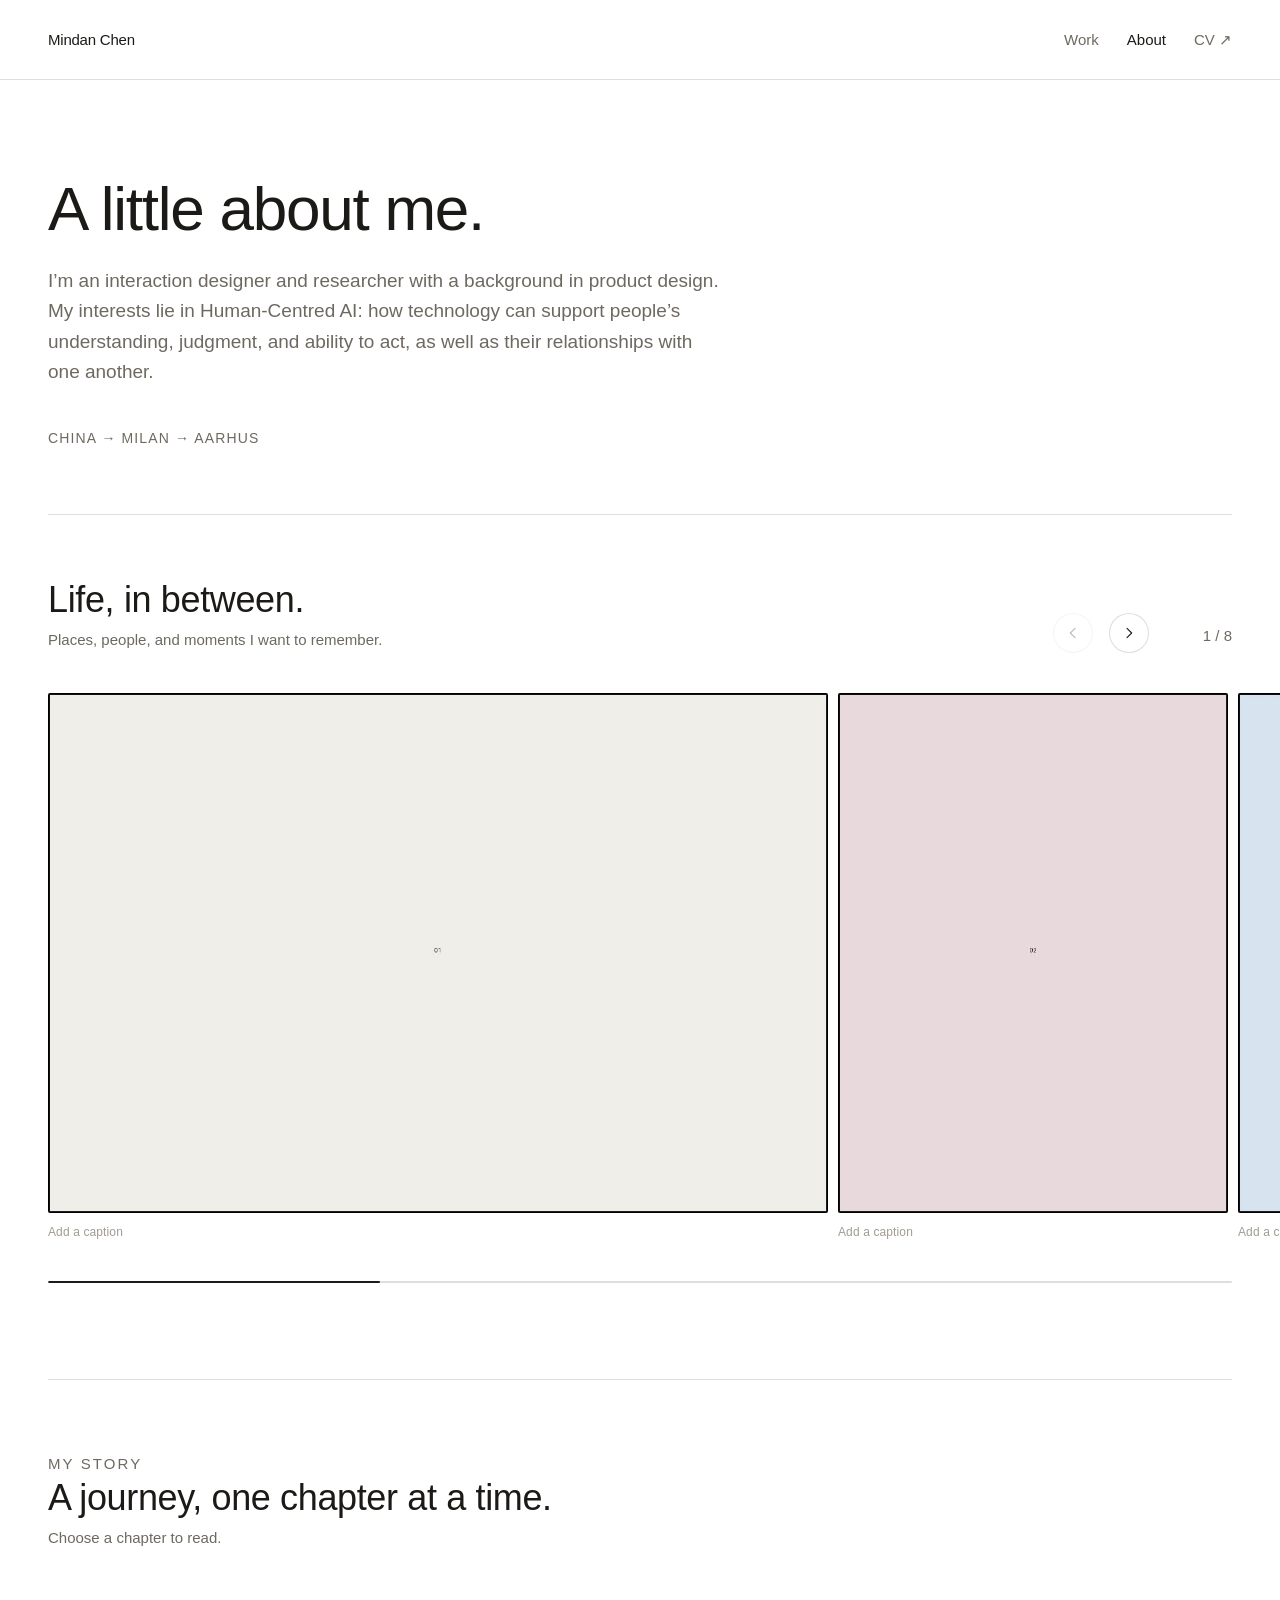
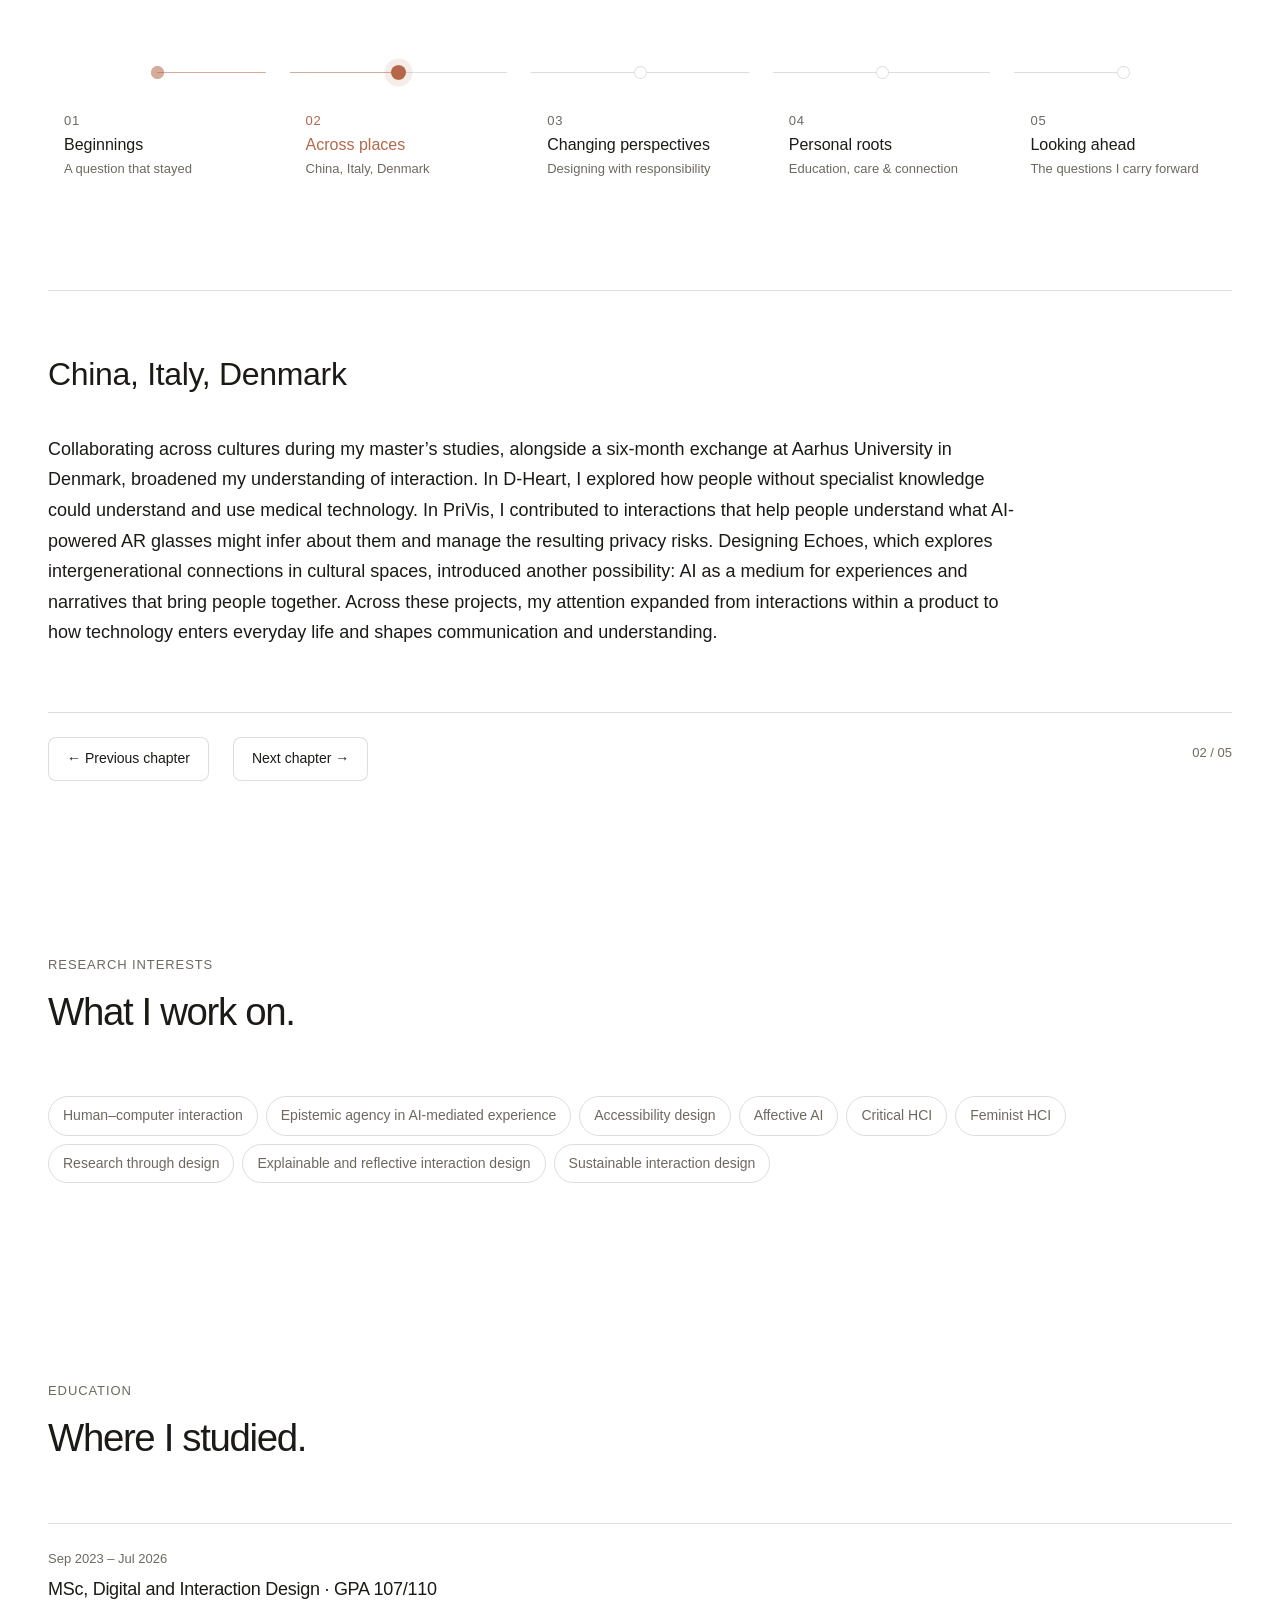
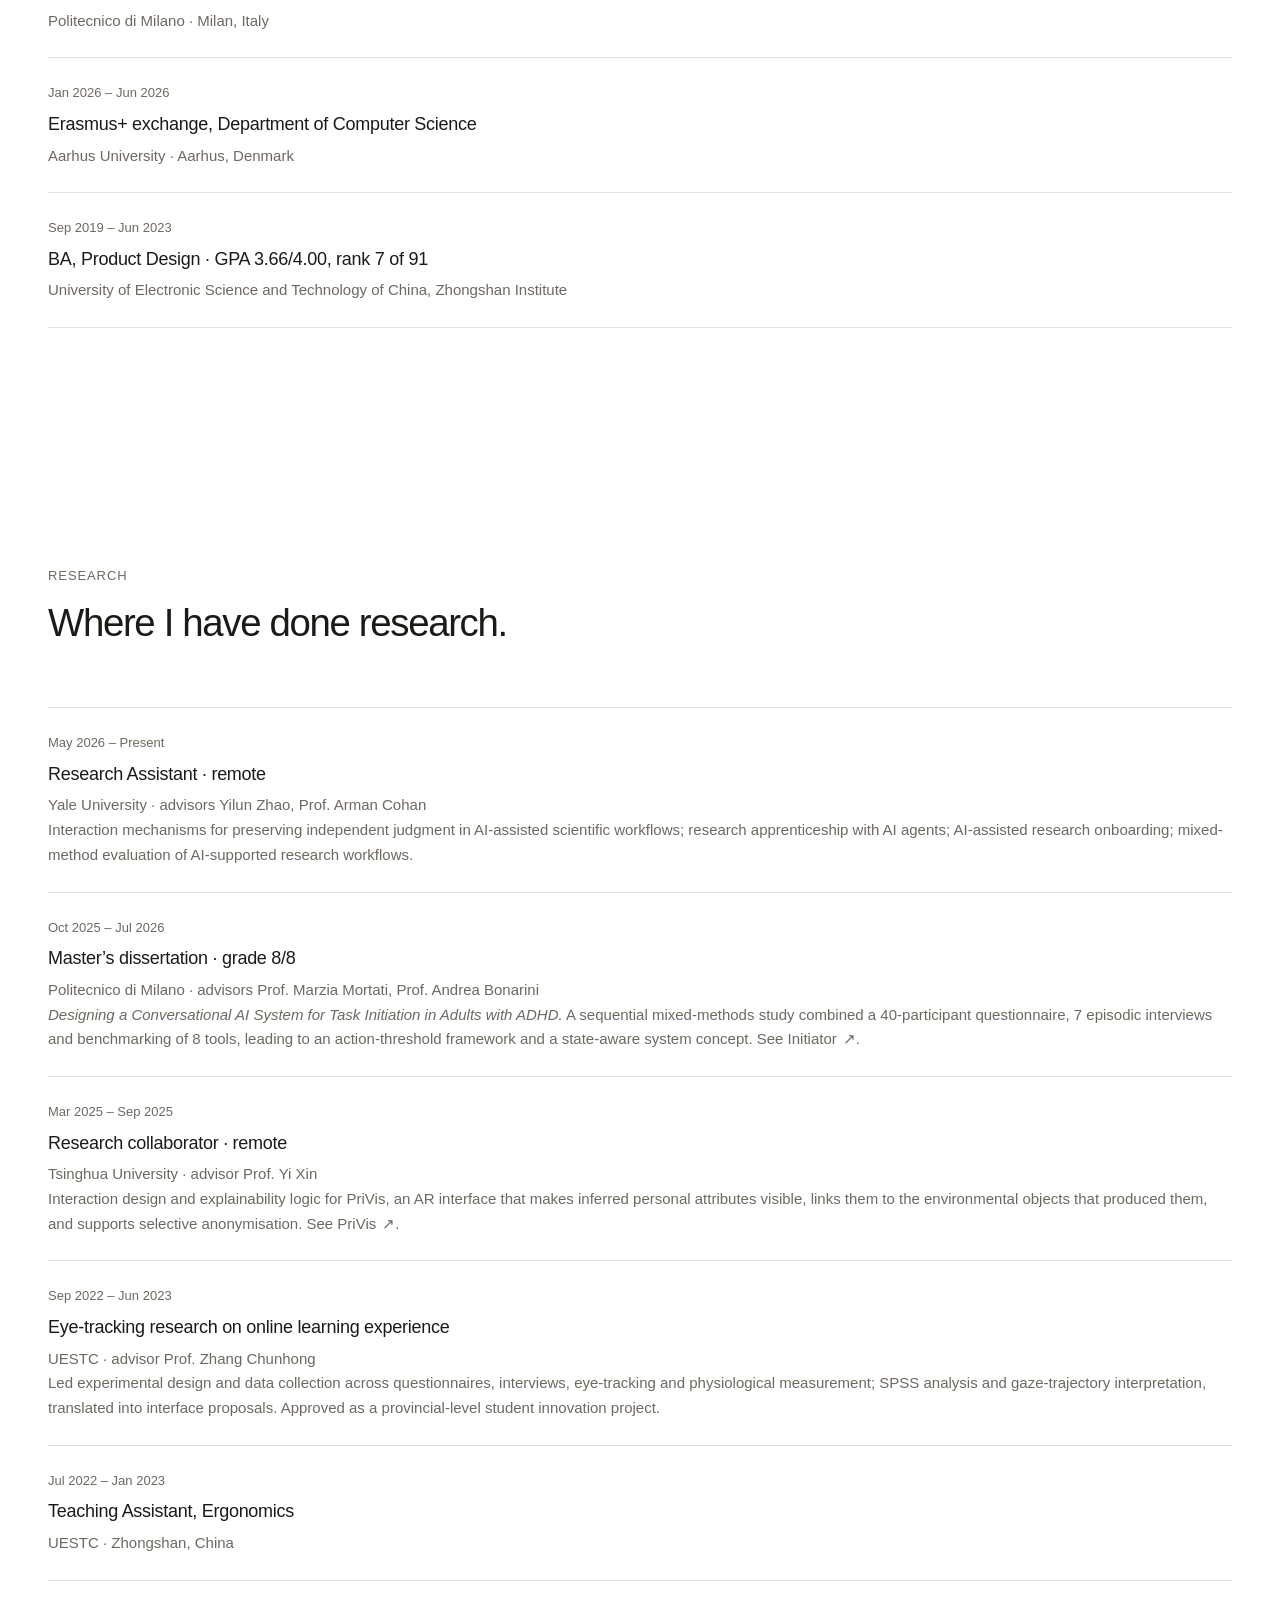
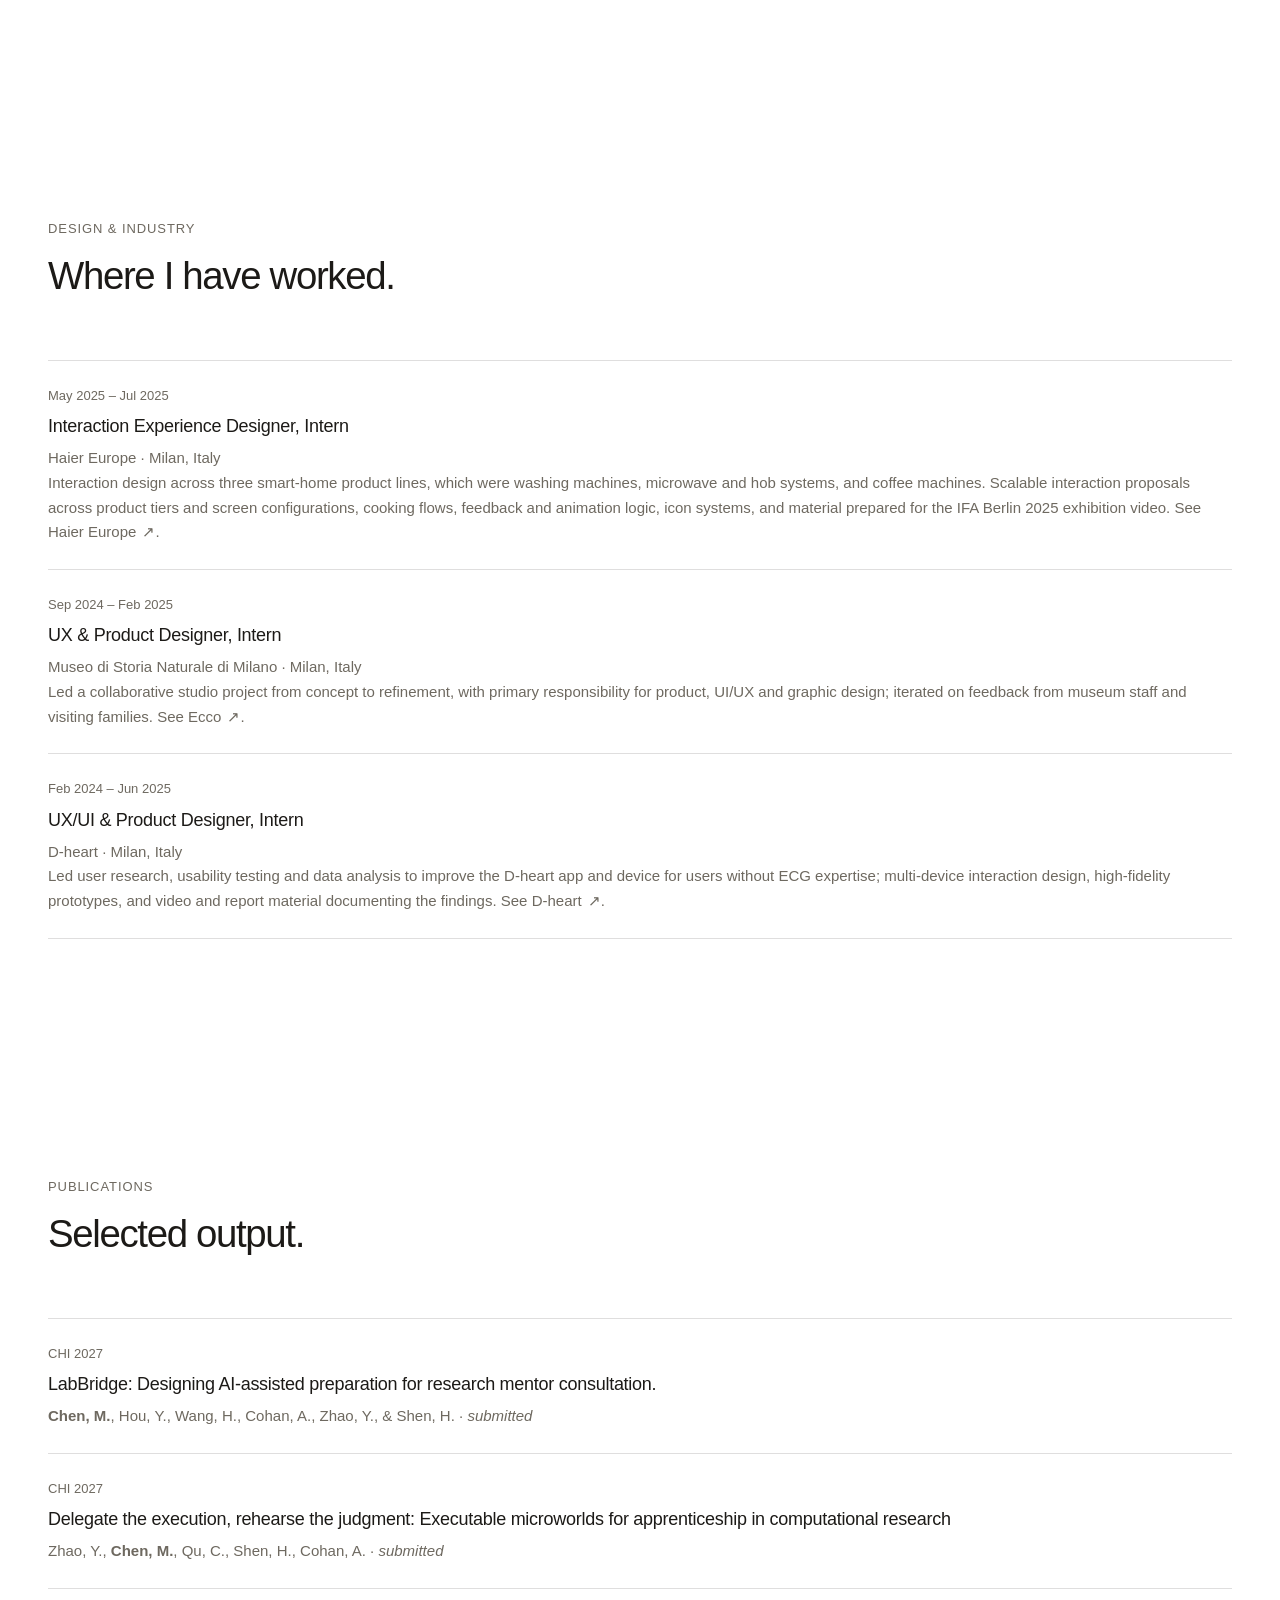
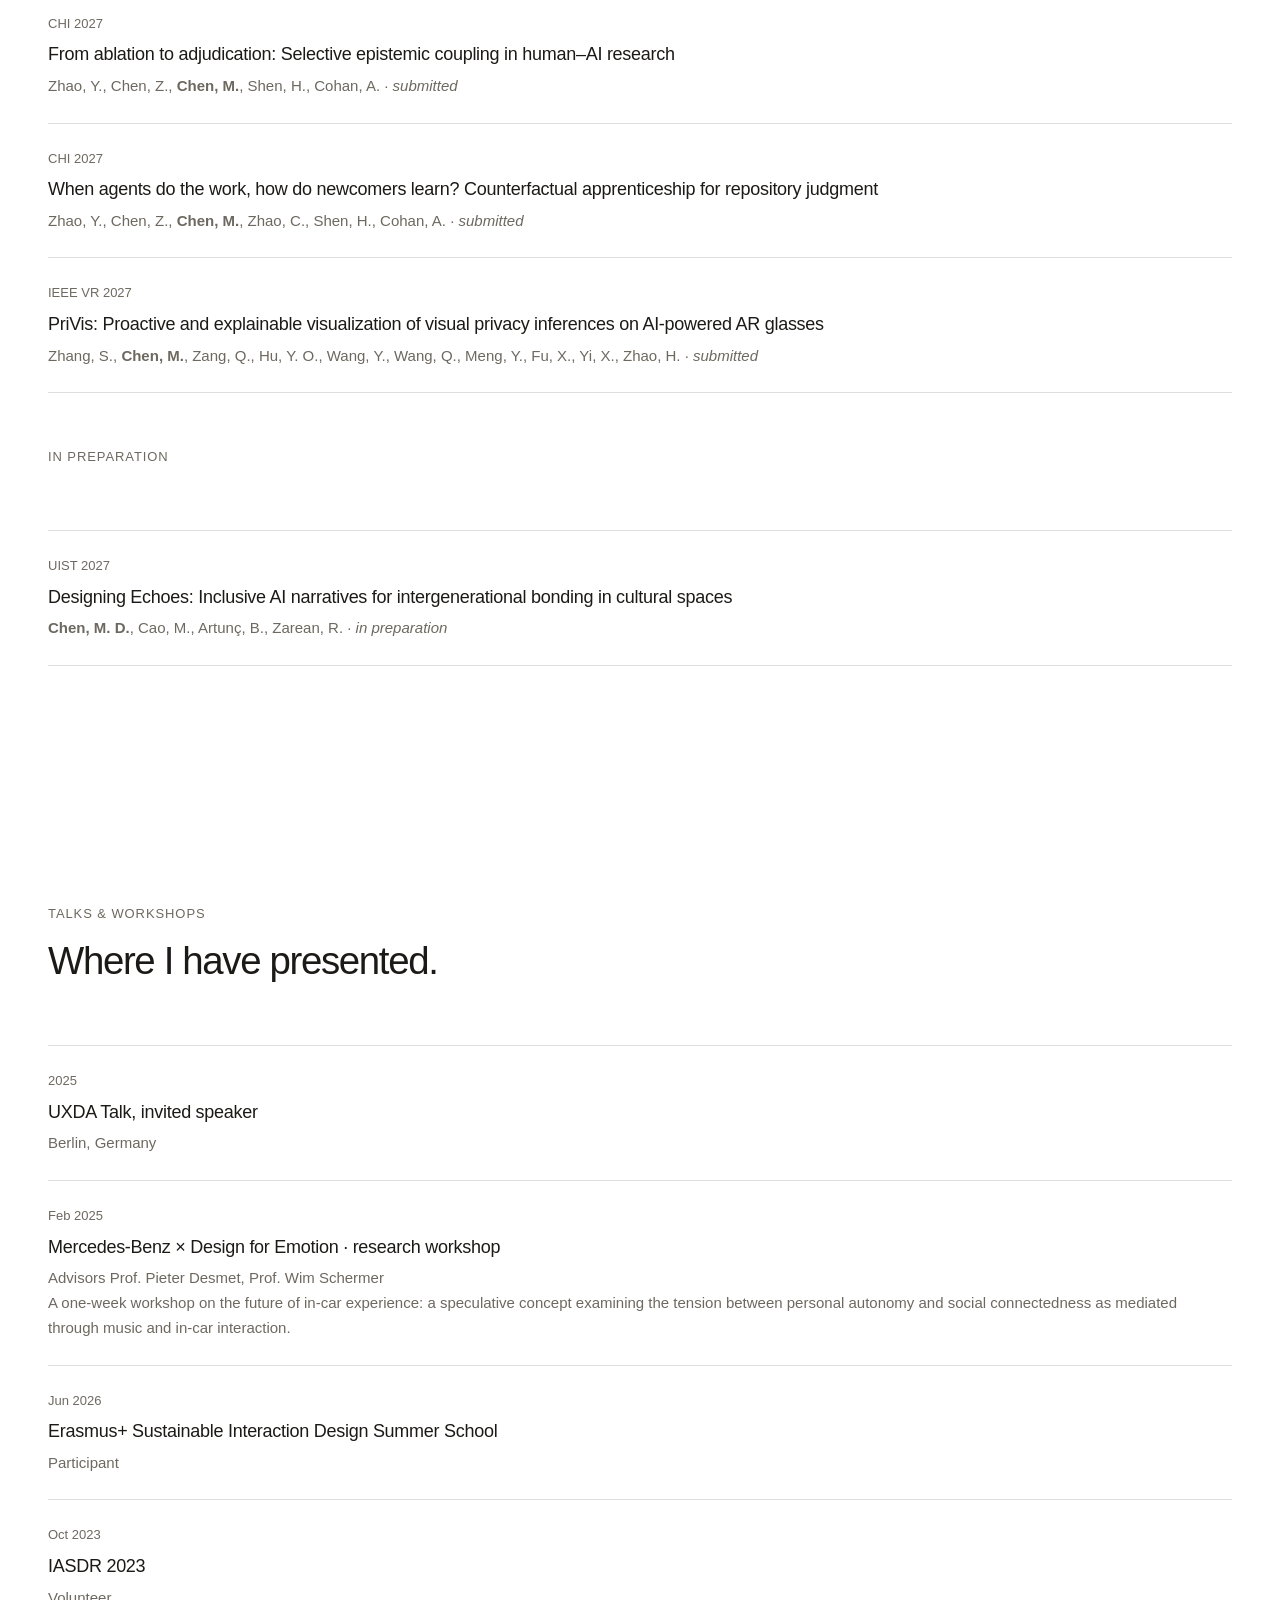
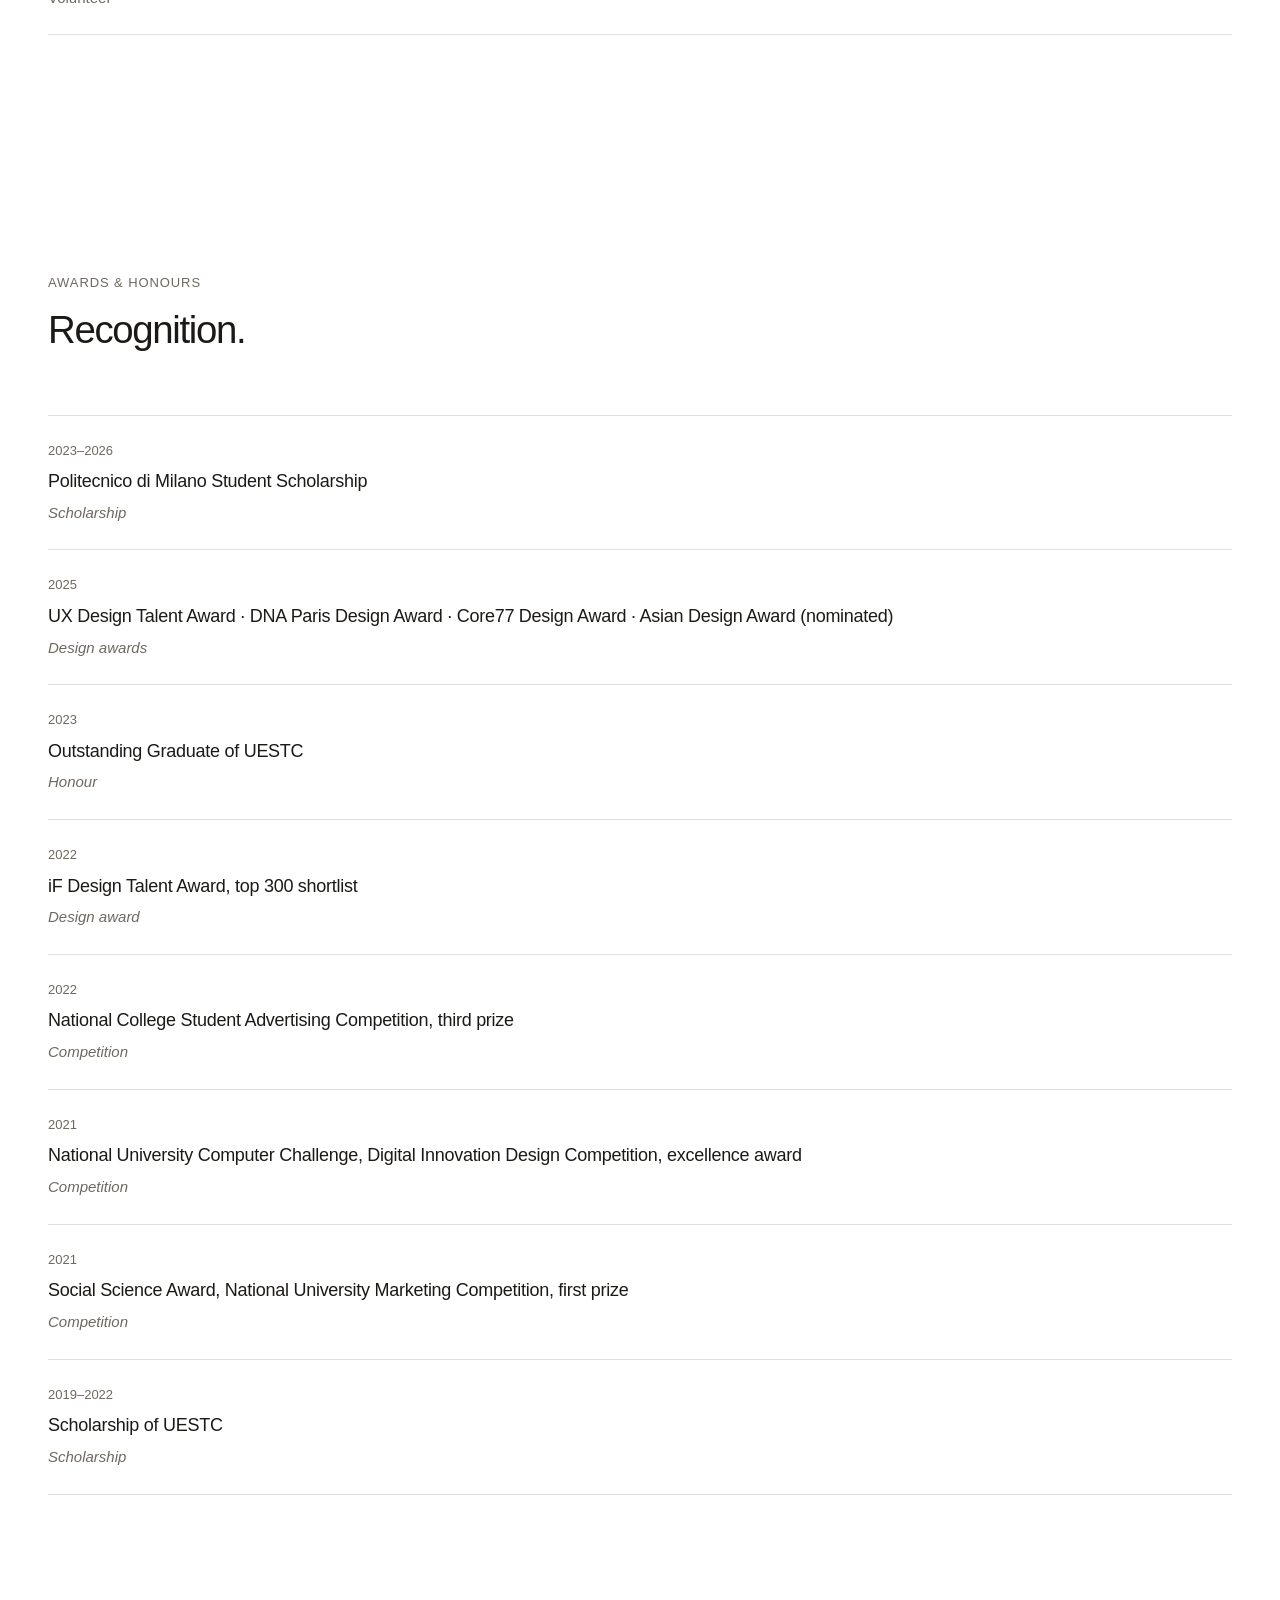
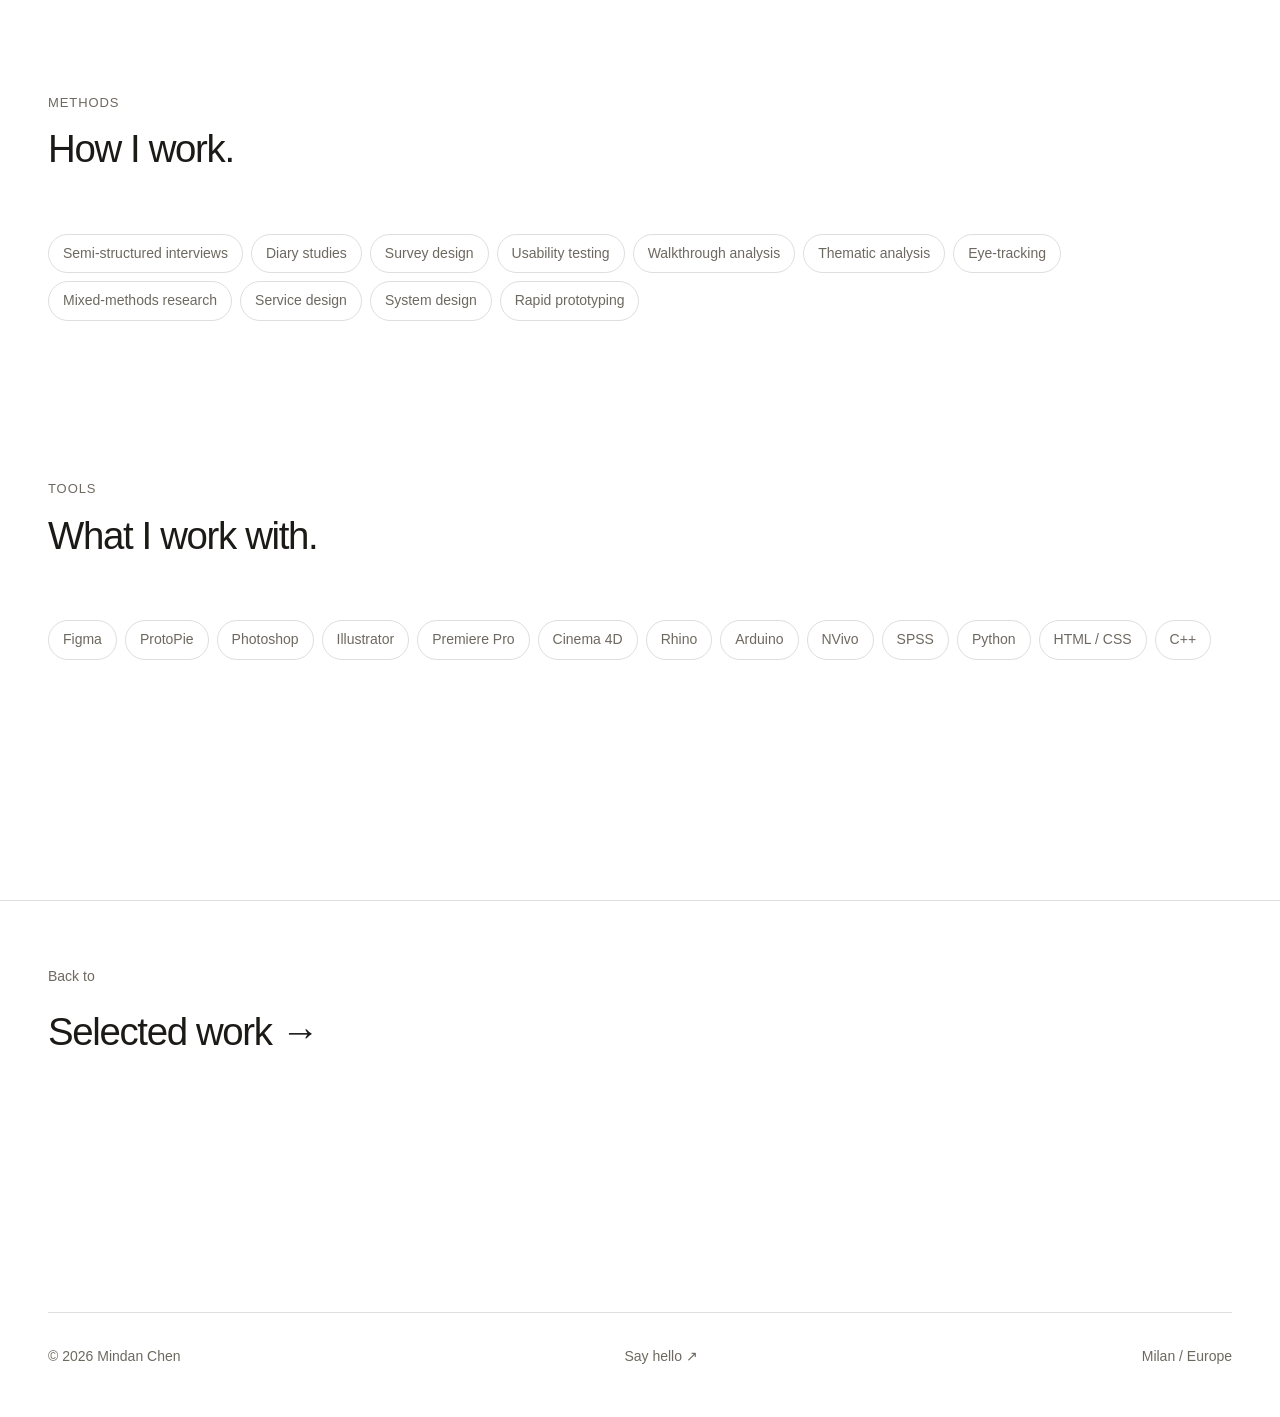
==== about.html @ dd97cf5a "Put the About background sections back Removing them was my reading of "do not duplicate my entire C" ====
<!DOCTYPE html>
<html lang="en">

<head>

  <meta charset="UTF-8">
  <meta name="viewport" content="width=device-width, initial-scale=1.0">

  <!-- Set before first paint: scoping the reveal styles to .js means
       nothing is ever hidden if this script does not run. -->
  <script>document.documentElement.className += " js";</script>

  <title>About &middot; Mindan Chen</title>
  <meta name="description" content="Mindan Chen is an interaction designer and HCAI (human-centred AI) researcher working on how technology supports people's understanding, judgment and ability to act.">

  <link rel="stylesheet" href="css/global.css">
  <link rel="stylesheet" href="css/project.css">
  <link rel="stylesheet" href="css/about.css">

</head>

<body>

<a class="skip-link" href="#main">Skip to content</a>

<header class="site-header">

  <nav class="site-nav">

    <a class="site-logo" href="index.html">Mindan Chen</a>

    <div class="nav-links">
      <a data-nav="work"  href="index.html#work">Work</a>
      <a data-nav="about" href="about.html">About</a>
      <!-- The href is written by js/about.js from the CV_URL value at the top
           of that file. With no URL set this stays plain text rather than a
           link that goes nowhere. -->
      <a data-cv-link aria-disabled="true">CV &#8599;</a>
    </div>

  </nav>

</header>


<main id="main">


<!-- ============ INTRO ============ -->

<section class="ab-intro page">

  <h1 data-reveal>A little about me.</h1>

  <p data-reveal data-delay="1">I&rsquo;m an interaction designer and researcher with a background in product design. My interests lie in Human-Centred AI: how technology can support people&rsquo;s understanding, judgment, and ability to act, as well as their relationships with one another.</p>

  <p class="ab-route" data-reveal data-delay="2">China &rarr; Milan &rarr; Aarhus</p>

</section>


<!-- ============ LIFE GALLERY ============ -->

<section class="ab-gallery page">

  <div class="ab-head" data-reveal>
    <div>
      <h2>Life, in between.</h2>
      <p>Places, people, and moments I want to remember.</p>
    </div>

    <div class="lg-controls">
      <button class="lg-arrow" type="button" data-gallery-prev aria-label="Scroll gallery left">
        <svg viewBox="0 0 24 24" fill="none" stroke="currentColor" stroke-width="1.6" aria-hidden="true">
          <path d="M15 5l-7 7 7 7" stroke-linecap="round" stroke-linejoin="round"/>
        </svg>
      </button>
      <button class="lg-arrow" type="button" data-gallery-next aria-label="Scroll gallery right">
        <svg viewBox="0 0 24 24" fill="none" stroke="currentColor" stroke-width="1.6" aria-hidden="true">
          <path d="M9 5l7 7-7 7" stroke-linecap="round" stroke-linejoin="round"/>
        </svg>
      </button>
      <p class="lg-counter" data-gallery-counter aria-live="polite">1 / 8</p>
    </div>
  </div>

  <!-- Figures are built by js/about.js from the GALLERY array in that file. -->
  <div class="lg-track" data-gallery-track role="region" aria-label="Life gallery, scrolls horizontally" tabindex="0"></div>

  <div class="lg-bar" data-gallery-bar aria-hidden="true"></div>

</section>


<!-- ============ STORY ============ -->

<section class="ab-story page">

  <div class="ab-head" data-reveal>
    <div>
      <p class="ab-eyebrow">My story</p>
      <h2>A journey, one chapter at a time.</h2>
      <p>Choose a chapter to read.</p>
    </div>
  </div>

  <div class="st-rail" data-story-rail role="tablist" aria-label="Story chapters">

    <button class="st-tab" type="button" data-story-tab role="tab"
            id="st-tab-1" aria-controls="st-panel-1" aria-selected="false" tabindex="-1">
      <span class="st-tab-num">01</span>
      <span class="st-tab-title">Beginnings</span>
      <span class="st-tab-sub">A question that stayed</span>
    </button>

    <button class="st-tab" type="button" data-story-tab role="tab"
            id="st-tab-2" aria-controls="st-panel-2" aria-selected="true" tabindex="0">
      <span class="st-tab-num">02</span>
      <span class="st-tab-title">Across places</span>
      <span class="st-tab-sub">China, Italy, Denmark</span>
    </button>

    <button class="st-tab" type="button" data-story-tab role="tab"
            id="st-tab-3" aria-controls="st-panel-3" aria-selected="false" tabindex="-1">
      <span class="st-tab-num">03</span>
      <span class="st-tab-title">Changing perspectives</span>
      <span class="st-tab-sub">Designing with responsibility</span>
    </button>

    <button class="st-tab" type="button" data-story-tab role="tab"
            id="st-tab-4" aria-controls="st-panel-4" aria-selected="false" tabindex="-1">
      <span class="st-tab-num">04</span>
      <span class="st-tab-title">Personal roots</span>
      <span class="st-tab-sub">Education, care &amp; connection</span>
    </button>

    <button class="st-tab" type="button" data-story-tab role="tab"
            id="st-tab-5" aria-controls="st-panel-5" aria-selected="false" tabindex="-1">
      <span class="st-tab-num">05</span>
      <span class="st-tab-title">Looking ahead</span>
      <span class="st-tab-sub">The questions I carry forward</span>
    </button>

  </div>

  <div class="st-panels">

    <div class="st-panel" data-story-panel role="tabpanel"
         id="st-panel-1" aria-labelledby="st-tab-1" tabindex="0" hidden>
      <h3>A question that stayed with me</h3>
      <p>My path into interaction design began while I was teaching art part-time during my undergraduate studies. Working with an autistic child made me wonder how my design skills could respond to the support he needed in everyday life. That question led me from product design towards digital and interaction design, and eventually to further study at Politecnico di Milano.</p>
    </div>

    <div class="st-panel" data-story-panel role="tabpanel"
         id="st-panel-2" aria-labelledby="st-tab-2" tabindex="0">
      <h3>China, Italy, Denmark</h3>
      <p>Collaborating across cultures during my master&rsquo;s studies, alongside a six-month exchange at Aarhus University in Denmark, broadened my understanding of interaction. In D-Heart, I explored how people without specialist knowledge could understand and use medical technology. In PriVis, I contributed to interactions that help people understand what AI-powered AR glasses might infer about them and manage the resulting privacy risks. Designing Echoes, which explores intergenerational connections in cultural spaces, introduced another possibility: AI as a medium for experiences and narratives that bring people together. Across these projects, my attention expanded from interactions within a product to how technology enters everyday life and shapes communication and understanding.</p>
    </div>

    <div class="st-panel" data-story-panel role="tabpanel"
         id="st-panel-3" aria-labelledby="st-tab-3" tabindex="0" hidden>
      <h3>Designing with responsibility</h3>
      <p>The pace of technological change has sometimes unsettled me. Just as I became comfortable with one tool, something new would emerge. Reading Don Norman&rsquo;s <em>Design for a Better World</em> and attending an EU-supported summer school in sustainable interaction design helped me reconsider how I judge the value of design. I became more attentive to what an experience means in someone&rsquo;s life, whose needs it overlooks, and the resources and consequences it carries over time. When I encounter a new technology, I now begin by understanding the problem worth addressing and considering how that technology might contribute.</p>
      <p>The Business and Innovation course helped me understand the conditions an idea needs to become viable: the value it creates, the resources it requires, and the partnerships that can sustain it. During my thesis, I also became more attentive to how policy and public research support affect whether a proposal can be implemented and accessed. Research made me more conscious of my own influence, too: the assumptions embedded in my questions, how explanations or prompts might shape participants&rsquo; responses, and the importance of respecting their pace and choices. I want people with lived experience to help define the questions and determine what support would be valuable to them.</p>
    </div>

    <div class="st-panel" data-story-panel role="tabpanel"
         id="st-panel-4" aria-labelledby="st-tab-4" tabindex="0" hidden>
      <h3>Education, care &amp; connection</h3>
      <p>My interest in education has a personal foundation. As a first-generation university graduate, I am grateful for the opportunities education has given me and have experienced how it can expand the futures a person can imagine and pursue. Studying in China, Italy, and Denmark exposed me to different ways of knowing and living, while making me more attentive to unequal access to opportunity. In my research, I want to examine the language, abilities, and resources that learning tools assume, and whether those assumptions make support harder for some people to access. I care about whose experiences are heard in the process.</p>
      <p>My interest in healthcare, ageing well, and intergenerational relationships is also closely connected to my family. In 2026, my maternal grandmother passed away after an illness. I was in Europe and learned of her death only shortly before her cremation. I attended her funeral through a phone screen. It was the first time I had faced death so personally. My paternal grandfather also suffered a sudden brain haemorrhage and remains unconscious in hospital. I am still learning how to live with loss and uncertainty, and becoming more aware of how illness and ageing affect the ways families communicate, care for one another, and remain close. Alongside my project experience, these feelings continue to shape my concern for dignity, choice, and connection as people&rsquo;s health changes.</p>
    </div>

    <div class="st-panel" data-story-panel role="tabpanel"
         id="st-panel-5" aria-labelledby="st-tab-5" tabindex="0" hidden>
      <h3>The questions I carry forward</h3>
      <p>Today, I want to continue exploring HCAI in education and healthcare. From supporting task initiation for adults with ADHD to investigating AI&rsquo;s role in helping research newcomers learn, I am interested in how people can receive assistance while continuing to develop their own capabilities and exercise independent judgment. I also want to understand how technology shapes relationships in learning, caregiving, and intergenerational interaction. Through user research, interaction prototypes, and evaluation in the settings where these technologies are used, I hope to explore support that fits people&rsquo;s lives and is accessible to more of them.</p>
      <p>Underlying these explorations is a belief I have long held: to do what I can with the knowledge, abilities, and opportunities I have to contribute to society. I know that reaching this point has depended on the support of many people. Working and spending time with friends from countries affected by war has also deepened my appreciation for the opportunities to live safely, continue learning, and have choices about the future. I feel grateful for these opportunities and a clear sense of responsibility. I want to make thoughtful use of what I have, understand other people&rsquo;s circumstances, and turn that understanding into action. Whatever the scale of my contribution, helping people access more support, participate more fully, and have greater choice is work I want to keep pursuing.</p>
    </div>

    <div class="st-nav">
      <button type="button" data-story-prev>&larr; Previous chapter</button>
      <button type="button" data-story-next>Next chapter &rarr;</button>
      <p class="st-position" data-story-position aria-live="polite">02 / 05</p>
    </div>

  </div>

</section>


<!-- ============ BACKGROUND ============
     The credentials, kept below the story rather than above it. The full
     record lives in the CV; this is the summary a reader wants without
     leaving the page.
     ============================================================ -->

<section class="project-section compact page">

    <div class="section-heading" data-reveal>
      <p class="eyebrow">Research interests</p>
      <h2>What I work on.</h2>
    </div>

    <div class="tag-row" data-reveal>
      <span class="tag">Human&ndash;computer interaction</span>
      <span class="tag">Epistemic agency in AI-mediated experience</span>
      <span class="tag">Accessibility design</span>
      <span class="tag">Affective AI</span>
      <span class="tag">Critical HCI</span>
      <span class="tag">Feminist HCI</span>
      <span class="tag">Research through design</span>
      <span class="tag">Explainable and reflective interaction design</span>
      <span class="tag">Sustainable interaction design</span>
    </div>

  </section>

  <!-- ============ EDUCATION ============ -->

  <section class="project-section page">

    <div class="section-heading" data-reveal>
      <p class="eyebrow">Education</p>
      <h2>Where I studied.</h2>
    </div>

    <ul class="about-list" data-reveal>

      <li>
        <p class="about-year">Sep 2023 &ndash; Jul 2026</p>
        <p class="about-role">MSc, Digital and Interaction Design &middot; GPA 107/110</p>
        <p class="about-place">Politecnico di Milano &middot; Milan, Italy</p>
      </li>

      <li>
        <p class="about-year">Jan 2026 &ndash; Jun 2026</p>
        <p class="about-role">Erasmus+ exchange, Department of Computer Science</p>
        <p class="about-place">Aarhus University &middot; Aarhus, Denmark</p>
      </li>

      <li>
        <p class="about-year">Sep 2019 &ndash; Jun 2023</p>
        <p class="about-role">BA, Product Design &middot; GPA 3.66/4.00, rank 7 of 91</p>
        <p class="about-place">University of Electronic Science and Technology of China, Zhongshan Institute</p>
      </li>

    </ul>

  </section>

  <!-- ============ RESEARCH ============ -->

  <section class="project-section page">

    <div class="section-heading" data-reveal>
      <p class="eyebrow">Research</p>
      <h2>Where I have done research.</h2>
    </div>

    <ul class="about-list" data-reveal>

      <li>
        <p class="about-year">May 2026 &ndash; Present</p>
        <p class="about-role">Research Assistant &middot; remote</p>
        <p class="about-place">
          Yale University &middot; advisors Yilun Zhao, Prof. Arman Cohan<br>
          Interaction mechanisms for preserving independent judgment in AI-assisted scientific workflows;
          research apprenticeship with AI agents; AI-assisted research onboarding; mixed-method evaluation
          of AI-supported research workflows.
        </p>
      </li>

      <li>
        <p class="about-year">Oct 2025 &ndash; Jul 2026</p>
        <p class="about-role">Master&rsquo;s dissertation &middot; grade 8/8</p>
        <p class="about-place">
          Politecnico di Milano &middot; advisors Prof. Marzia Mortati, Prof. Andrea Bonarini<br>
          <em>Designing a Conversational AI System for Task Initiation in Adults with ADHD.</em>
          A sequential mixed-methods study combined a 40-participant questionnaire, 7 episodic interviews and benchmarking of 8 tools, leading to an action-threshold framework and a state-aware
          system concept. See <a class="text-link" href="initiator.html">Initiator</a>.
        </p>
      </li>

      <li>
        <p class="about-year">Mar 2025 &ndash; Sep 2025</p>
        <p class="about-role">Research collaborator &middot; remote</p>
        <p class="about-place">
          Tsinghua University &middot; advisor Prof. Yi Xin<br>
          Interaction design and explainability logic for PriVis, an AR interface that makes inferred
          personal attributes visible, links them to the environmental objects that produced them, and
          supports selective anonymisation. See <a class="text-link" href="privis.html">PriVis</a>.
        </p>
      </li>

      <li>
        <p class="about-year">Sep 2022 &ndash; Jun 2023</p>
        <p class="about-role">Eye-tracking research on online learning experience</p>
        <p class="about-place">
          UESTC &middot; advisor Prof. Zhang Chunhong<br>
          Led experimental design and data collection across questionnaires, interviews, eye-tracking and
          physiological measurement; SPSS analysis and gaze-trajectory interpretation, translated into
          interface proposals. Approved as a provincial-level student innovation project.
        </p>
      </li>

      <li>
        <p class="about-year">Jul 2022 &ndash; Jan 2023</p>
        <p class="about-role">Teaching Assistant, Ergonomics</p>
        <p class="about-place">UESTC &middot; Zhongshan, China</p>
      </li>

    </ul>

  </section>

  <!-- ============ DESIGN & INDUSTRY ============ -->

  <section class="project-section page">

    <div class="section-heading" data-reveal>
      <p class="eyebrow">Design &amp; industry</p>
      <h2>Where I have worked.</h2>
    </div>

    <ul class="about-list" data-reveal>

      <li>
        <p class="about-year">May 2025 &ndash; Jul 2025</p>
        <p class="about-role">Interaction Experience Designer, Intern</p>
        <p class="about-place">
          Haier Europe &middot; Milan, Italy<br>
          Interaction design across three smart-home product lines, which were washing machines,
          microwave and hob systems, and coffee machines. Scalable interaction proposals across product tiers and screen
          configurations, cooking flows, feedback and animation logic, icon systems, and material prepared
          for the IFA Berlin 2025 exhibition video. See <a class="text-link" href="haier.html">Haier Europe</a>.
        </p>
      </li>

      <li>
        <p class="about-year">Sep 2024 &ndash; Feb 2025</p>
        <p class="about-role">UX &amp; Product Designer, Intern</p>
        <p class="about-place">
          Museo di Storia Naturale di Milano &middot; Milan, Italy<br>
          Led a collaborative studio project from concept to refinement, with primary responsibility for
          product, UI/UX and graphic design; iterated on feedback from museum staff and visiting families.
          See <a class="text-link" href="ecco.html">Ecco</a>.
        </p>
      </li>

      <li>
        <p class="about-year">Feb 2024 &ndash; Jun 2025</p>
        <p class="about-role">UX/UI &amp; Product Designer, Intern</p>
        <p class="about-place">
          D-heart &middot; Milan, Italy<br>
          Led user research, usability testing and data analysis to improve the D-heart app and device for
          users without ECG expertise; multi-device interaction design, high-fidelity prototypes, and video
          and report material documenting the findings. See <a class="text-link" href="d-heart.html">D-heart</a>.
        </p>
      </li>

    </ul>

  </section>

  <!-- ============ PUBLICATIONS ============ -->

  <section class="project-section page">

    <div class="section-heading" data-reveal>
      <p class="eyebrow">Publications</p>
      <h2>Selected output.</h2>
    </div>

    <ul class="about-list" data-reveal>

      <li>
        <p class="about-year">CHI 2027</p>
        <p class="about-role">LabBridge: Designing AI-assisted preparation for research mentor consultation.</p>
        <p class="about-place"><strong>Chen, M.</strong>, Hou, Y., Wang, H., Cohan, A., Zhao, Y., & Shen, H.  &middot; <em>submitted</em></p>
      </li>

      <li>
        <p class="about-year">CHI 2027</p>
        <p class="about-role">Delegate the execution, rehearse the judgment: Executable microworlds for apprenticeship in computational research</p>
        <p class="about-place">Zhao, Y., <strong>Chen, M.</strong>, Qu, C., Shen, H., Cohan, A. &middot; <em>submitted</em></p>
      </li>

      <li>
        <p class="about-year">CHI 2027</p>
        <p class="about-role">From ablation to adjudication: Selective epistemic coupling in human&ndash;AI research</p>
        <p class="about-place">Zhao, Y., Chen, Z., <strong>Chen, M.</strong>, Shen, H., Cohan, A. &middot; <em>submitted</em></p>
      </li>

      <li>
        <p class="about-year">CHI 2027</p>
        <p class="about-role">When agents do the work, how do newcomers learn? Counterfactual apprenticeship for repository judgment</p>
        <p class="about-place">Zhao, Y., Chen, Z., <strong>Chen, M.</strong>, Zhao, C., Shen, H., Cohan, A. &middot; <em>submitted</em></p>
      </li>

      <li>
        <p class="about-year">IEEE VR 2027</p>
        <p class="about-role">PriVis: Proactive and explainable visualization of visual privacy inferences on AI-powered AR glasses</p>
        <p class="about-place">
          Zhang, S., <strong>Chen, M.</strong>, Zang, Q., Hu, Y.&nbsp;O., Wang, Y., Wang, Q., Meng, Y., Fu, X., Yi, X., Zhao, H. &middot; <em>submitted</em>
        </p>
      </li>

    </ul>

    <div class="section-heading" data-reveal style="margin-top: 56px;">
      <p class="eyebrow">In preparation</p>
    </div>

    <ul class="about-list" data-reveal>

      <li>
        <p class="about-year">UIST 2027</p>
        <p class="about-role">Designing Echoes: Inclusive AI narratives for intergenerational bonding in cultural spaces</p>
        <p class="about-place"><strong>Chen, M.&nbsp;D.</strong>, Cao, M., Artunç, B., Zarean, R. &middot; <em>in preparation</em></p>
      </li>

    </ul>

  </section>

  <!-- ============ TALKS & WORKSHOPS ============ -->

  <section class="project-section page">

    <div class="section-heading" data-reveal>
      <p class="eyebrow">Talks &amp; workshops</p>
      <h2>Where I have presented.</h2>
    </div>

    <ul class="about-list" data-reveal>

      <li>
        <p class="about-year">2025</p>
        <p class="about-role">UXDA Talk, invited speaker</p>
        <p class="about-place">Berlin, Germany</p>
      </li>

      <li>
        <p class="about-year">Feb 2025</p>
        <p class="about-role">Mercedes-Benz &times; Design for Emotion &middot; research workshop</p>
        <p class="about-place">
          Advisors Prof. Pieter Desmet, Prof. Wim Schermer<br>
          A one-week workshop on the future of in-car experience: a speculative concept examining the
          tension between personal autonomy and social connectedness as mediated through music and
          in-car interaction.
        </p>
      </li>

      <li>
        <p class="about-year">Jun 2026</p>
        <p class="about-role">Erasmus+ Sustainable Interaction Design Summer School</p>
        <p class="about-place">Participant</p>
      </li>

      <li>
        <p class="about-year">Oct 2023</p>
        <p class="about-role">IASDR 2023</p>
        <p class="about-place">Volunteer</p>
      </li>

    </ul>

  </section>

  <!-- ============ AWARDS ============ -->

  <section class="project-section page">

    <div class="section-heading" data-reveal>
      <p class="eyebrow">Awards &amp; honours</p>
      <h2>Recognition.</h2>
    </div>

    <ul class="about-list" data-reveal>

      <li>
        <p class="about-year">2023&ndash;2026</p>
        <p class="about-role">Politecnico di Milano Student Scholarship</p>
        <p class="about-place"><em>Scholarship</em></p>
      </li>

      <li>
        <p class="about-year">2025</p>
        <p class="about-role">UX Design Talent Award &middot; DNA Paris Design Award &middot; Core77 Design Award &middot; Asian Design Award (nominated)</p>
        <p class="about-place"><em>Design awards</em></p>
      </li>

      <li>
        <p class="about-year">2023</p>
        <p class="about-role">Outstanding Graduate of UESTC</p>
        <p class="about-place"><em>Honour</em></p>
      </li>

      <li>
        <p class="about-year">2022</p>
        <p class="about-role">iF Design Talent Award, top 300 shortlist</p>
        <p class="about-place"><em>Design award</em></p>
      </li>

      <li>
        <p class="about-year">2022</p>
        <p class="about-role">National College Student Advertising Competition, third prize</p>
        <p class="about-place"><em>Competition</em></p>
      </li>

      <li>
        <p class="about-year">2021</p>
        <p class="about-role">National University Computer Challenge, Digital Innovation Design Competition, excellence award</p>
        <p class="about-place"><em>Competition</em></p>
      </li>

      <li>
        <p class="about-year">2021</p>
        <p class="about-role">Social Science Award, National University Marketing Competition, first prize</p>
        <p class="about-place"><em>Competition</em></p>
      </li>

      <li>
        <p class="about-year">2019&ndash;2022</p>
        <p class="about-role">Scholarship of UESTC</p>
        <p class="about-place"><em>Scholarship</em></p>
      </li>

    </ul>

  </section>

  <!-- ============ SKILLS ============ -->

  <section class="project-section compact page">

    <div class="section-heading" data-reveal>
      <p class="eyebrow">Methods</p>
      <h2>How I work.</h2>
    </div>

    <div class="tag-row" data-reveal>
      <span class="tag">Semi-structured interviews</span>
      <span class="tag">Diary studies</span>
      <span class="tag">Survey design</span>
      <span class="tag">Usability testing</span>
      <span class="tag">Walkthrough analysis</span>
      <span class="tag">Thematic analysis</span>
      <span class="tag">Eye-tracking</span>
      <span class="tag">Mixed-methods research</span>
      <span class="tag">Service design</span>
      <span class="tag">System design</span>
      <span class="tag">Rapid prototyping</span>
    </div>

  </section>

  <section class="project-section compact page">

    <div class="section-heading" data-reveal>
      <p class="eyebrow">Tools</p>
      <h2>What I work with.</h2>
    </div>

    <div class="tag-row" data-reveal>
      <span class="tag">Figma</span>
      <span class="tag">ProtoPie</span>
      <span class="tag">Photoshop</span>
      <span class="tag">Illustrator</span>
      <span class="tag">Premiere Pro</span>
      <span class="tag">Cinema 4D</span>
      <span class="tag">Rhino</span>
      <span class="tag">Arduino</span>
      <span class="tag">NVivo</span>
      <span class="tag">SPSS</span>
      <span class="tag">Python</span>
      <span class="tag">HTML / CSS</span>
      <span class="tag">C++</span>
    </div>

  </section>

  <a class="next-project page" href="index.html#work" data-reveal>
    <p class="next-project-label">Back to</p>
    <h2>Selected work &rarr;</h2>
  </a>


</main>


<!-- The enlarged photo view. <dialog> handles the backdrop, focus trap and
     Escape natively, so there is no focus-management code to keep correct. -->
<dialog class="lg-dialog" data-gallery-dialog aria-label="Enlarged photograph">
  <figure class="lg-dialog-inner">
    <button class="lg-close" type="button" data-gallery-dialog-close aria-label="Close enlarged photograph">
      <svg viewBox="0 0 24 24" fill="none" stroke="currentColor" stroke-width="1.6" aria-hidden="true">
        <path d="M6 6l12 12M18 6L6 18" stroke-linecap="round"/>
      </svg>
    </button>
    <img data-gallery-dialog-img alt="" width="1600" height="900">
    <figcaption data-gallery-dialog-caption></figcaption>
  </figure>
</dialog>


<footer class="site-footer page">

  <div class="footer-inner">
    <p>&copy; <span data-year>2026</span> Mindan Chen</p>
    <p><a href="mailto:mindan.chen@mail.polimi.it">Say hello &#8599;</a></p>
    <p>Milan / Europe</p>
  </div>

</footer>


<script src="js/main.js"></script>
<script src="js/about.js"></script>

</body>
</html>
---- css/global.css ----
/* ========================================
   GLOBAL
======================================== */

:root {
  /* Colors — tuned to Pantone's Cloud Dancer pastel family.
     The neutrals carry a little warmth rather than being pure grey, so they
     sit at the same temperature as the ground instead of reading cold on it. */
  --color-bg: #ffffff;
  --color-surface: #fbfaf7;             /* a faint warm tint, so cards read against the white */
  --color-text: #1c1a17;
  --color-secondary: #6e6960;           /* 5.13:1 on white */
  --color-tertiary: #a29c92;            /* decorative bar fill, never text */
  --color-line: rgba(28, 26, 23, 0.14);

  /* The pastels Pantone pairs with Cloud Dancer. Available for use;
     applied sparingly, because the project pages carry their own palettes. */
  --pantone-cloud-dancer: #f0eee9;      /* 11-4201 */
  --pantone-lemon-icing:  #f4eccc;      /* 11-0515 */
  --pantone-nimbus-cloud: #d5d5d7;      /* 13-4108 */
  --pantone-raindrops:    #e8d9dc;      /* 11-1400 Raindrops on Roses */
  --pantone-ice-melt:     #d7e4f0;      /* 13-4306 */
  --pantone-peach-dust:   #ecdace;      /* 12-1107 */
  --pantone-almost-aqua:  #cbd3c2;      /* 13-6006 */
  --pantone-orchid-tint:  #dad4dc;      /* 13-3802 */

  --color-accent: var(--pantone-almost-aqua);

  /* Layout */
  --page-max: 1600px;
  --page-padding: 48px;

  --reading-width: 680px;
  --content-width: 1120px;

  /* Spacing */
  --space-xxs: 4px;
  --space-xs: 8px;
  --space-sm: 16px;
  --space-md: 24px;
  --space-lg: 40px;
  --space-xl: 64px;
  --space-2xl: 96px;
  --space-3xl: 120px;
  --space-4xl: 160px;

  /* Figures. Many boards and charts are white artwork on a white page, so each
     one needs its own edge: a rounded corner, a hairline to draw the boundary,
     and a soft shadow to lift it off the paper. */
  --radius-figure: 12px;
  --ring-figure: 0 0 0 1px rgba(28, 26, 23, 0.11);
  --shadow-figure: 0 1px 2px rgba(28, 26, 23, 0.05), 0 12px 32px rgba(28, 26, 23, 0.10);

  /* Radius */
  --radius-sm: 8px;
  --radius-md: 14px;
  --radius-lg: 20px;

  /* Motion */
  --ease: cubic-bezier(0.22, 1, 0.36, 1);
}


/* ========================================
   RESET
======================================== */

*,
*::before,
*::after {
  box-sizing: border-box;
}

html {
  scroll-behavior: smooth;
}

body {
  margin: 0;
  background: var(--color-bg);
  color: var(--color-text);

  font-family:
    "Helvetica Neue",
    Helvetica,
    Arial,
    "PingFang SC",
    "Hiragino Sans GB",
    sans-serif;

  font-size: 17px;
  line-height: 1.55;

  -webkit-font-smoothing: antialiased;
  text-rendering: optimizeLegibility;
}

img,
video {
  display: block;
  max-width: 100%;
}

img {
  height: auto;
}

a {
  color: inherit;
  text-decoration: none;
}

button,
input,
textarea {
  font: inherit;
}

h1,
h2,
h3,
h4,
p {
  margin-top: 0;
}

::selection {
  background: #111;
  color: #fff;
}


/* ========================================
   PAGE CONTAINER
======================================== */

.page {
  width: 100%;
  max-width: var(--page-max);
  margin: 0 auto;
  padding-left: var(--page-padding);
  padding-right: var(--page-padding);
}

.reading {
  width: 100%;
  max-width: var(--reading-width);
}

.content-width {
  width: 100%;
  max-width: var(--content-width);
  margin-left: auto;
  margin-right: auto;
}


/* ========================================
   NAVIGATION
======================================== */

.site-header {
  width: 100%;
  height: 80px;

  /* Sticky from the start; only the surface changes on scroll, so the page
     never jumps when the header changes position. */
  position: sticky;
  top: 0;
  z-index: 100;

  background: transparent;
  border-bottom: 1px solid transparent;

  transition:
    background 0.3s ease,
    backdrop-filter 0.3s ease,
    border-color 0.3s ease;
}

.site-header.scrolled {
  /* Must track --color-bg: alpha means it cannot use the variable directly. */
  background: rgba(255, 255, 255, 0.85);
  border-bottom-color: var(--color-line);

  backdrop-filter: blur(16px);
  -webkit-backdrop-filter: blur(16px);
}

.site-nav {
  width: 100%;
  max-width: var(--page-max);
  height: 100%;

  margin: 0 auto;

  padding-left: var(--page-padding);
  padding-right: var(--page-padding);

  display: flex;
  align-items: center;
  justify-content: space-between;
}

.site-logo {
  font-size: 15px;
  font-weight: 500;
  letter-spacing: -0.015em;
}

.nav-links {
  display: flex;
  gap: 28px;
  align-items: center;

  font-size: 15px;
}

.nav-links a {
  color: var(--color-secondary);

  transition:
    color 0.25s ease,
    opacity 0.25s ease;
}

.nav-links a:hover,
.nav-links a.active {
  color: var(--color-text);
}


/* ========================================
   TYPOGRAPHY
======================================== */

.display {
  font-size: clamp(54px, 6vw, 92px);
  line-height: 0.96;
  letter-spacing: -0.048em;
  font-weight: 500;
}

.display-small {
  font-size: clamp(42px, 4.5vw, 68px);
  line-height: 1;
  letter-spacing: -0.042em;
  font-weight: 500;
}

h1 {
  font-size: clamp(48px, 5vw, 80px);
  line-height: 0.98;
  letter-spacing: -0.045em;
  font-weight: 500;
}

h2 {
  font-size: clamp(34px, 3vw, 46px);
  line-height: 1.05;
  letter-spacing: -0.035em;
  font-weight: 500;
}

h3 {
  font-size: 26px;
  line-height: 1.2;
  letter-spacing: -0.025em;
  font-weight: 500;
}

h4 {
  font-size: 18px;
  line-height: 1.35;
  letter-spacing: -0.015em;
  font-weight: 500;
}

p {
  font-size: 17px;
  line-height: 1.65;
  color: var(--color-text);
}

.text-large {
  font-size: 22px;
  line-height: 1.5;
  letter-spacing: -0.02em;
}

.text-small {
  font-size: 14px;
  line-height: 1.5;
}

.caption {
  margin-top: 12px;

  font-size: 13px;
  line-height: 1.45;

  color: var(--color-secondary);
}

.eyebrow {
  margin-bottom: 18px;

  font-size: 13px;
  line-height: 1.3;

  color: var(--color-secondary);

  text-transform: uppercase;
  letter-spacing: 0.07em;
}

.muted {
  color: var(--color-secondary);
}


/* ========================================
   LINKS / BUTTONS
======================================== */

.text-link {
  display: inline-flex;
  align-items: center;
  gap: 6px;

  font-size: 15px;

  white-space: nowrap;
}

.text-link::after {
  content: "\2197";
  transition: transform 0.25s ease;
}

.text-link:hover::after {
  transform: translate(2px, -2px);
}

.button {
  display: inline-flex;
  justify-content: center;
  align-items: center;

  min-height: 46px;

  padding: 0 22px;

  border-radius: 999px;

  background: var(--color-text);
  color: #fff;

  font-size: 15px;

  transition:
    transform 0.25s var(--ease),
    opacity 0.25s ease;
}

.button:hover {
  transform: translateY(-2px);
  opacity: 0.9;
}

.button-secondary {
  background: transparent;
  color: var(--color-text);

  border: 1px solid var(--color-line);
}


/* ========================================
   DIVIDER
======================================== */

.divider {
  width: 100%;
  height: 1px;
  background: var(--color-line);
}


/* ========================================
   FOOTER
======================================== */

.site-footer {
  margin-top: 160px;
  padding-bottom: 48px;
}

.footer-inner {
  padding-top: 32px;
  border-top: 1px solid var(--color-line);

  display: flex;
  justify-content: space-between;
  gap: 32px;
}

.footer-inner p {
  margin: 0;

  font-size: 14px;
  color: var(--color-secondary);
}


/* ========================================
   ACCESSIBILITY
======================================== */

.skip-link {
  position: absolute;
  left: -9999px;
  top: 0;
  z-index: 200;

  padding: 12px 18px;

  background: var(--color-surface);
  border: 1px solid var(--color-line);
  border-radius: var(--radius-sm);

  font-size: 14px;
}

.skip-link:focus {
  left: 16px;
  top: 16px;
}

:focus-visible {
  outline: 2px solid var(--color-text);
  outline-offset: 3px;
}

@media (prefers-reduced-motion: reduce) {

  html {
    scroll-behavior: auto;
  }

  *,
  *::before,
  *::after {
    animation-duration: 0.001ms !important;
    transition-duration: 0.001ms !important;
  }

}


/* ========================================
   MOTION

   Purely additive. The `.js` class is set by an inline script in <head>, so
   with JavaScript off nothing is ever hidden — the page just renders static.
   Reduced-motion users get the final state immediately.
======================================== */

.js [data-reveal] {
  opacity: 0;
  transform: translateY(18px);

  transition:
    opacity 0.65s var(--ease),
    transform 0.65s var(--ease);

  will-change: opacity, transform;
}

.js [data-reveal].is-visible {
  opacity: 1;
  transform: none;

  will-change: auto;
}

/* Stagger siblings: data-delay="1" | "2" | "3" */
.js [data-reveal][data-delay="1"] { transition-delay: 0.09s; }
.js [data-reveal][data-delay="2"] { transition-delay: 0.18s; }
.js [data-reveal][data-delay="3"] { transition-delay: 0.27s; }

/* Image reveal — the frame holds still while the picture settles back to 1.
   Only used on case-study media, never on home cards (those own their
   transform for the hover state). */
.js [data-reveal-image] {
  overflow: hidden;
}

.js [data-reveal-image] img {
  transform: scale(1.06);
  transition: transform 1.1s var(--ease);
}

.js [data-reveal-image].is-visible img {
  transform: scale(1);
}

@media (prefers-reduced-motion: reduce) {

  .js [data-reveal],
  .js [data-reveal].is-visible {
    opacity: 1 !important;
    transform: none !important;
  }

  .js [data-reveal-image] img {
    transform: none !important;
  }

}


/* ========================================
   RESPONSIVE
======================================== */

@media (max-width: 900px) {

  :root {
    --page-padding: 28px;
  }

  .site-header {
    height: 72px;
  }

  .display {
    font-size: clamp(46px, 9vw, 68px);
  }

  h1 {
    font-size: clamp(44px, 8vw, 64px);
  }

}


@media (max-width: 640px) {

  :root {
    --page-padding: 20px;

    --space-3xl: 80px;
    --space-4xl: 110px;
  }

  body {
    font-size: 16px;
  }

  .nav-links {
    gap: 16px;
    font-size: 14px;
  }

  .display {
    font-size: 46px;
  }

  h1 {
    font-size: 44px;
  }

  h2 {
    font-size: 32px;
  }

  h3 {
    font-size: 23px;
  }

  p {
    font-size: 16px;
  }

  .text-large {
    font-size: 19px;
  }

  .site-footer {
    margin-top: 110px;
  }

  .footer-inner {
    flex-direction: column;
    gap: 12px;
  }

}
---- css/project.css ----
/* ========================================
   PROJECT HERO
======================================== */

.project-hero {
  padding-top: 110px;
  padding-bottom: 80px;
}

.project-hero-meta {
  margin-bottom: 44px;

  display: flex;
  justify-content: space-between;
  gap: 40px;

  font-size: 14px;
  color: var(--color-secondary);
}

.project-hero-title {
  max-width: 1180px;

  margin-bottom: 56px;
}

.project-hero-description {
  max-width: 720px;

  margin: 0;

  font-size: 22px;
  line-height: 1.5;

  letter-spacing: -0.02em;

  color: var(--color-secondary);
}

.project-hero-image {
  width: 100%;

  margin-top: 88px;
}

.project-hero-image img {
  width: 100%;
}


/* ========================================
   PROJECT INFO
======================================== */

.project-info-block {
  padding-top: 64px;
  padding-bottom: 120px;
}

.project-info-grid {
  display: grid;
  grid-template-columns: 4fr 8fr;
  gap: 80px;
}

.project-meta-list {
  display: grid;
  gap: 28px;

  align-content: start;
}

.meta-item p {
  margin-bottom: 4px;

  font-size: 13px;
  color: var(--color-secondary);
}

.meta-item strong {
  font-size: 15px;
  font-weight: 500;
}


/* ========================================
   SECTIONS
======================================== */

.project-section {
  padding-top: 120px;
  padding-bottom: 120px;
}

.project-section.major {
  padding-top: 160px;
  padding-bottom: 160px;
}

.project-section.compact {
  padding-top: 80px;
  padding-bottom: 80px;
}

.section-heading {
  margin-bottom: 64px;
}

.section-heading .eyebrow {
  margin-bottom: 18px;
}

.section-heading h2 {
  max-width: 900px;
  margin-bottom: 24px;
}

.section-heading p {
  max-width: var(--reading-width);
  margin-bottom: 0;

  color: var(--color-secondary);
}


/* ========================================
   TEXT
======================================== */

.project-copy {
  width: 100%;
  max-width: var(--reading-width);
}

.project-copy.center {
  margin-left: auto;
  margin-right: auto;
}

.project-copy p + p {
  margin-top: 24px;
}

.project-copy p:last-child {
  margin-bottom: 0;
}

.project-copy h3 {
  margin-top: 56px;
  margin-bottom: 20px;
}


/* ========================================
   MEDIA WIDTH SYSTEM

   One of four widths, always. Never size an image inline.
======================================== */

.media {
  /* Most .media blocks are <figure>, which the browser gives a default
     40px side margin — enough to shunt the block right and hang it past
     the page margin. The width variants below re-centre with auto. */
  margin-inline: 0;

  margin-top: 56px;
  margin-bottom: 56px;
}

.media img,
.media video,
.media-stack img,
.text-media img,
.project-hero-image img {
  border-radius: var(--radius-figure);
  box-shadow: var(--ring-figure), var(--shadow-figure);
}

.media img,
.media video {
  width: 100%;
}

.media-full {
  width: 100%;
}

.media-wide {
  width: 88%;
  margin-left: auto;
  margin-right: auto;
}

.media-medium {
  width: 68%;
  margin-left: auto;
  margin-right: auto;
}

.media-small {
  width: 48%;
  margin-left: auto;
  margin-right: auto;
}


/* ========================================
   MEDIA GRIDS
======================================== */

.media-pair {
  margin-top: 56px;
  margin-bottom: 56px;

  display: grid;
  grid-template-columns: 1fr 1fr;
  gap: 20px;
}

/* Grid items default to min-width:auto, so a wide image forces its track
   past the column. Let the tracks shrink instead. */
.media-pair > *,
.media-triplet > * {
  min-width: 0;
}

.media-triplet {
  margin-top: 56px;
  margin-bottom: 56px;

  display: grid;
  grid-template-columns: repeat(3, 1fr);
  gap: 20px;
}

.media-stack {
  display: flex;
  flex-direction: column;
  gap: 32px;
}

/* ========================================
   INITIATOR — RESEARCH
======================================== */

.initiator-research .research-grid {
  display: grid;
  grid-template-columns: repeat(2, minmax(0, 1fr));

  column-gap: 28px;
  row-gap: 32px;

  max-width: 1280px;
  margin: 56px auto 0;

  align-items: start;
}

.initiator-research .research-grid img {
  display: block;
  width: 100%;
  height: auto;
}

/* Benchmarking becomes the synthesis row */
.initiator-research .research-grid img:nth-child(3) {
  grid-column: 1 / -1;

  width: 100%;
  max-width: none;

  margin: 0;
  justify-self: stretch;
}

/* =============================
   RESEARCH FINDINGS
============================= */

.research-grid {
  display: grid;
  grid-template-columns: repeat(2, minmax(0, 1fr));
  gap: 24px;
  margin-top: 48px;
  align-items: start;
}

.research-grid img {
  display: block;
  width: 100%;
  height: auto;
}

.initiator-research .research-grid img:nth-child(3) {
  grid-column: 1 / -1;
  width: 100%;
  justify-self: stretch;
  margin: 0;
}


/* ========================================
   TEXT + MEDIA
======================================== */

.text-media {
  display: grid;
  grid-template-columns: 4fr 8fr;

  gap: 80px;

  align-items: start;
}

/* .reverse puts the image on the left and narrows the copy.
   Order is set explicitly so the DOM stays copy-first for screen readers. */
.text-media.reverse {
  grid-template-columns: 8fr 4fr;
}

.text-media.reverse .text-media-copy {
  order: 2;
}

.text-media-copy {
  max-width: 480px;
}

.text-media-copy p {
  color: var(--color-secondary);
}

.text-media-copy p:last-child {
  margin-bottom: 0;
}


/* ========================================
   FINDINGS / INSIGHTS
======================================== */

.insight-grid {
  display: grid;
  grid-template-columns: repeat(3, 1fr);

  gap: 20px;
}

/* Four cards in three columns strand the fourth alone on its own row with two
   empty columns beside it. Two columns give a balanced 2x2 block instead.
   The 900px rule below still drops everything to a single column. */
.insight-grid:has(> :nth-child(4)):not(:has(> :nth-child(5))) {
  grid-template-columns: repeat(2, minmax(0, 1fr));
}

/* ========================================
   TEXT SPLIT
   Heading left, body right. A .project-copy block led by a heading otherwise
   stops at --reading-width and leaves most of the column empty beside it.
   Same 80px gutter as .text-media.
   ======================================== */

.text-split {
  display: grid;
  grid-template-columns: 5fr 7fr;

  column-gap: 80px;
  row-gap: 24px;

  max-width: none;
  align-items: start;
}

/* .project-copy h3 sets a 56px top margin at equal specificity, so the reset
   has to name the element or the heading drops below its own prose. */
.text-split > h3 {
  grid-column: 1;
  margin-top: 0;
}

.text-split > :not(h3) {
  grid-column: 2;
  margin-top: 0;
}

@media (max-width: 900px) {

  .text-split {
    grid-template-columns: 1fr;
    row-gap: 20px;
  }

  .text-split > h3,
  .text-split > :not(h3) {
    grid-column: 1;
  }
}

/* Lead paragraph left, the elaboration right. Same grid as .text-split, for
   blocks that have no heading to put in the left column. */

.copy-split {
  display: grid;
  grid-template-columns: 5fr 7fr;

  column-gap: 80px;
  row-gap: 24px;

  max-width: none;
  align-items: start;
}

/* The trailing paragraphs are wrapped in .copy-split-body so the right column
   is a single grid item that flows continuously. Left as separate items they
   each take their own row, and a tall lead opens a gap in the middle. */
.copy-split > :first-child {
  grid-column: 1;
  margin-top: 0;
}

.copy-split > :not(:first-child) {
  grid-column: 2;
  margin-top: 0;
}

/* One paragraph has nothing to split against, so it just runs wider. */
.copy-wide {
  max-width: 1000px;
}

@media (max-width: 900px) {

  .copy-split {
    grid-template-columns: 1fr;
    row-gap: 20px;
  }

  .copy-split > :first-child,
  .copy-split > :not(:first-child) {
    grid-column: 1;
  }

  .copy-wide {
    max-width: var(--reading-width);
  }
}

.insight-card {
  min-height: 280px;

  padding: 32px;

  background: var(--color-surface);

  border-radius: var(--radius-md);

  display: flex;
  flex-direction: column;
}

.insight-number {
  display: block;

  margin-bottom: 72px;

  font-size: 13px;
  color: var(--color-secondary);
}

.insight-card h3 {
  margin-bottom: 20px;
}

.insight-card p {
  margin-bottom: 0;

  color: var(--color-secondary);
}


/* ========================================
   QUOTE
======================================== */

.quote-block {
  max-width: 1000px;

  margin: 120px auto;

  text-align: center;
}

.quote-block blockquote {
  margin: 0;

  font-size: clamp(34px, 4vw, 58px);
  line-height: 1.12;

  letter-spacing: -0.035em;
}

.quote-source {
  margin-top: 24px;

  font-size: 14px;
  color: var(--color-secondary);
}


/* ========================================
   NUMBER / STAT
======================================== */

.stat-grid {
  display: grid;
  grid-template-columns: repeat(3, 1fr);

  border-top: 1px solid var(--color-line);
}

.stat {
  padding: 32px 32px 60px 0;
}

.stat + .stat {
  padding-left: 32px;
  border-left: 1px solid var(--color-line);
}

.stat-number {
  margin-bottom: 10px;

  font-size: clamp(44px, 4vw, 64px);
  line-height: 1;

  letter-spacing: -0.04em;
}

.stat-label {
  max-width: 220px;

  font-size: 14px;

  color: var(--color-secondary);
}


/* ========================================
   NEXT PROJECT
======================================== */

.next-project {
  display: block;

  margin-top: 160px;
  padding-top: 64px;
  padding-bottom: 100px;

  border-top: 1px solid var(--color-line);
}

.next-project-label {
  margin-bottom: 24px;

  font-size: 14px;
  color: var(--color-secondary);
}

.next-project h2 {
  max-width: 900px;
  margin-bottom: 0;

  transition: opacity 0.25s ease;
}

.next-project:hover h2 {
  opacity: 0.55;
}


/* ========================================
   ABOUT PAGE
   (reuses the same grid + spacing system)
======================================== */

.about-portrait {
  width: 100%;

  border-radius: var(--radius-md);

  background: #e5e3de;

  aspect-ratio: 4 / 5;

  overflow: hidden;
}

.about-portrait img {
  width: 100%;
  height: 100%;

  object-fit: cover;
}

.about-list {
  margin: 0;
  padding: 0;

  list-style: none;
}

.about-list li {
  padding: 24px 0;

  border-bottom: 1px solid var(--color-line);
}

.about-list li:first-child {
  border-top: 1px solid var(--color-line);
}

.about-year {
  margin-bottom: 6px;

  font-size: 13px;
  color: var(--color-secondary);
}

.about-role {
  margin-bottom: 4px;

  font-size: 18px;
  font-weight: 500;
  letter-spacing: -0.015em;
}

.about-place {
  margin: 0;

  font-size: 15px;
  color: var(--color-secondary);
}

.tag-row {
  display: flex;
  flex-wrap: wrap;
  gap: 8px;
}

.tag {
  padding: 8px 14px;

  border: 1px solid var(--color-line);
  border-radius: 999px;

  font-size: 14px;
  color: var(--color-secondary);
}


/* ========================================
   RESPONSIVE
======================================== */

@media (max-width: 900px) {

  .project-hero {
    padding-top: 90px;
  }

  .project-info-grid,
  .text-media,
  .text-media.reverse {
    grid-template-columns: 1fr;
    gap: 48px;
  }

  .text-media.reverse .text-media-copy {
    order: 0;
  }

  .text-media-copy {
    max-width: var(--reading-width);
  }

  .insight-grid,
  /* The 2x2 rule above is more specific than this one, so it has to be
     repeated here or a four-card grid stays two-up on a phone. */
  .insight-grid:has(> :nth-child(4)):not(:has(> :nth-child(5))) {
    grid-template-columns: 1fr;
  }

  .insight-card {
    min-height: 0;
  }

  .insight-number {
    margin-bottom: 40px;
  }

  .media-wide {
    width: 94%;
  }

  .media-medium {
    width: 82%;
  }

  .media-small {
    width: 64%;
  }

  .quote-block {
    margin: 88px auto;
  }

  .next-project {
    margin-top: 110px;
  }

}


@media (max-width: 640px) {

  .project-hero {
    padding-top: 64px;
    padding-bottom: 60px;
  }

  .project-hero-meta {
    margin-bottom: 32px;
  }

  .project-hero-title {
    margin-bottom: 32px;
  }

  .project-hero-description {
    font-size: 19px;
  }

  .project-hero-image {
    margin-top: 56px;
  }

  .project-info-block {
    padding-bottom: 80px;
  }

  .project-section,
  .project-section.major {
    padding-top: 88px;
    padding-bottom: 88px;
  }

  .section-heading {
    margin-bottom: 44px;
  }

  .media,
  .media-pair,
  .media-triplet {
    margin-top: 40px;
    margin-bottom: 40px;
  }

  .media-wide,
  .media-medium,
  .media-small {
    width: 100%;
  }

  .media-pair,
  .media-triplet {
    grid-template-columns: 1fr;
  }

  .stat-grid {
    grid-template-columns: 1fr;
  }

  .stat {
    padding: 28px 0 32px;
  }

  .stat + .stat {
    padding-left: 0;
    border-left: 0;
    border-top: 1px solid var(--color-line);
  }

  .next-project {
    padding-bottom: 72px;
  }

}


/* ========================================
   INITIATOR — CASE STUDY BLOCKS
   Scoped to .initiator-* so nothing here can
   reach another project page.
======================================== */

/* --- Accent, local to this project --- */

.initiator-page {
  --ini-accent: #f08a3c;
  --ini-accent-soft: #fbe3d0;
  --ini-tint: #fdf2e9;
}


/* --- Research phases --- */

.ini-phases {
  display: grid;
  grid-template-columns: repeat(3, 1fr);
  gap: 0;

  margin-top: 56px;
}

.ini-phase {
  padding: 0 32px;
  border-left: 1px solid var(--color-line);
}

.ini-phase:first-child {
  padding-left: 0;
  border-left: 0;
}

.ini-phase-step {
  display: block;
  margin-bottom: 10px;

  font-size: 13px;
  text-transform: uppercase;
  letter-spacing: 0.06em;
  color: var(--ini-accent);
}

.ini-phase h3 {
  margin: 0 0 18px;
  font-size: 19px;
}

.ini-phase-figure {
  display: block;

  font-size: 40px;
  line-height: 1.1;
  letter-spacing: -0.02em;
}

.ini-phase p {
  margin: 10px 0 0;

  font-size: 15px;
  color: var(--color-secondary);
}


/* --- Number callouts --- */

.ini-figures {
  display: grid;
  grid-template-columns: repeat(3, 1fr);
  gap: 20px;

  margin-top: 48px;
}

.ini-figure {
  padding: 32px 28px 34px;

  background: var(--ini-tint);
  border-radius: var(--radius-md);
}

.ini-figure-number {
  display: block;

  font-size: 52px;
  line-height: 1;
  letter-spacing: -0.03em;
  color: var(--ini-accent);
}

.ini-figure-number sup {
  font-size: 22px;
  top: -0.7em;
}

.ini-figure p {
  margin: 16px 0 0;

  font-size: 15px;
  line-height: 1.5;
}


/* --- Interview types --- */

.ini-types {
  display: grid;
  grid-template-columns: repeat(3, 1fr);
  gap: 20px;

  margin-top: 48px;
}

.ini-type {
  padding: 30px 28px 32px;

  background: var(--color-surface);
  border-radius: var(--radius-md);

  display: flex;
  flex-direction: column;
}

.ini-type h3 {
  margin: 0 0 8px;
  font-size: 18px;
}

.ini-type-mech {
  margin: 0 0 20px;

  font-size: 14px;
  color: var(--ini-accent);
}

.ini-type p {
  margin: 0;

  font-size: 15px;
  line-height: 1.55;
  color: var(--color-secondary);
}

.ini-type blockquote {
  margin: 20px 0 0;
  padding-top: 20px;
  border-top: 1px solid var(--color-line);

  font-size: 15px;
  line-height: 1.55;
}


/* --- Three-layer architecture --- */

.ini-layers {
  margin-top: 56px;

  display: flex;
  flex-direction: column;
  gap: 20px;
}

.ini-layer {
  display: grid;
  grid-template-columns: 240px 1fr;
  gap: 32px;

  padding: 28px 30px 30px;

  background: var(--color-surface);
  border-radius: var(--radius-md);
}

.ini-layer-name {
  margin: 0;
  font-size: 18px;
}

.ini-layer-name span {
  display: block;
  margin-bottom: 8px;

  font-size: 13px;
  color: var(--color-secondary);
}

.ini-layer-body p {
  margin: 0 0 16px;

  font-size: 15px;
  line-height: 1.55;
  color: var(--color-secondary);
}

.ini-chips {
  display: flex;
  flex-wrap: wrap;
  gap: 8px;

  margin: 0;
  padding: 0;
}

.ini-chips li {
  list-style: none;

  padding: 7px 14px;

  font-size: 14px;

  background: var(--color-bg);
  border-radius: 999px;
}

.ini-chips.is-states li {
  background: var(--ini-tint);
}


/* --- Language rules --- */

.ini-rules {
  margin: 28px 0 0;
  padding: 0;
}

.ini-rules li {
  list-style: none;

  padding: 14px 0;
  border-top: 1px solid var(--color-line);

  font-size: 16px;
}

.ini-rules li:last-child {
  border-bottom: 1px solid var(--color-line);
}


/* --- Numbered findings --- */

.ini-findings {
  margin: 48px 0 0;
  padding: 0;
  counter-reset: ini-finding;
}

.ini-findings > li {
  list-style: none;
  counter-increment: ini-finding;

  padding: 26px 0 28px;
  border-top: 1px solid var(--color-line);
}

.ini-findings > li:last-child {
  border-bottom: 1px solid var(--color-line);
}

.ini-findings h3 {
  margin: 0;
  font-size: 19px;
}

.ini-findings h3::before {
  content: counter(ini-finding) " — ";
  color: var(--color-secondary);
}

.ini-findings blockquote {
  margin: 16px 0 0;
  padding-left: 22px;
  border-left: 2px solid var(--ini-accent-soft);

  font-size: 16px;
  line-height: 1.55;
  color: var(--color-secondary);
}


/* --- UI stills: never upscale past their native size --- */

.initiator-page .text-media img {
  max-width: 100%;
  margin-inline: auto;
}

/* UI stills are small natively — never upscale them */
.initiator-page img.ini-ui-still {
  max-width: min(100%, 500px);
}


/* --- Figma artwork: rounded frames, hairline to separate
       white slide exports from the off-white page --- */

.initiator-page .media img,
.initiator-page .media-stack img,
.initiator-page .text-media img,
.initiator-page .project-hero-image img,
.initiator-page .project-hero-image img {
  border-radius: var(--radius-lg);
}

/* Dense appendix diagrams read better edge to edge */
.initiator-page .ini-wide-figure {
  margin-top: 40px;
}

.initiator-page .ini-wide-figure img {
  width: 100%;
}


/* ========================================
   INITIATOR — RESPONSIVE
======================================== */

@media (max-width: 900px) {

  .ini-phases,
  .ini-figures,
  .ini-types {
    grid-template-columns: 1fr;
  }

  .ini-phase {
    padding: 26px 0;
    border-left: 0;
    border-top: 1px solid var(--color-line);
  }

  .ini-phase:first-child {
    padding-top: 0;
    border-top: 0;
  }

  .ini-phases {
    margin-top: 40px;
  }

  .ini-layer {
    grid-template-columns: 1fr;
    gap: 20px;
  }

}


@media (max-width: 640px) {

  /* Wide diagrams stay legible by scrolling inside their own
     container instead of shrinking to phone width. */
  .initiator-page .ini-scroll {
    width: 100%;
    overflow-x: auto;
    -webkit-overflow-scrolling: touch;
  }

  .initiator-page .ini-scroll img {
    width: 860px;
    max-width: none;
  }

}


@media (max-width: 640px) {

  .ini-figure-number {
    font-size: 44px;
  }

}


/* ========================================
   INITIATOR — REBUILT DIAGRAMS
   Real elements, not slide exports: these scale
   to any width and stay sharp at any zoom.
======================================== */

/* Let a block use the full page column instead of 88% */
.initiator-page .ini-bleed {
  width: 100%;
  margin-top: 64px;
  margin-bottom: 24px;
}


/* --- Benchmarking scatter --- */

.ini-plot {
  position: relative;

  aspect-ratio: 16 / 9;
  min-height: 420px;

  margin-top: 8px;
  padding: 34px 40px;

  background: var(--color-surface);
  border-radius: var(--radius-lg);
}

.ini-plot-axis {
  position: absolute;
  background: var(--color-text);
}

.ini-plot-axis.is-x {
  left: 6%;
  right: 4%;
  top: 51%;
  height: 1px;
}

.ini-plot-axis.is-y {
  top: 14%;
  bottom: 12%;
  left: 52.1%;
  width: 1px;
}

.ini-plot-cap {
  position: absolute;

  font-size: 15px;
  color: var(--color-secondary);
  white-space: nowrap;
}

.ini-plot-cap.is-top    { left: 52.1%; top: 5%;    transform: translateX(-50%); }
.ini-plot-cap.is-bottom { left: 52.1%; bottom: 3%; transform: translateX(-50%); }
.ini-plot-cap.is-left   { left: 4%;  top: 51%; transform: translateY(-140%); }
.ini-plot-cap.is-right  { right: 4%; top: 51%; transform: translateY(-140%); }

.ini-plot-item {
  position: absolute;
  transform: translate(-50%, -50%);

  display: flex;
  flex-direction: column;
  align-items: center;
  gap: 6px;

  text-align: center;
}

.ini-plot-item img {
  display: block;
  width: 38px;
  height: auto;

  border-radius: 9px;
}

.ini-plot-item.is-wordmark img {
  width: 96px;
  border-radius: 0;
}

.ini-plot-item span {
  font-size: 12px;
  line-height: 1.2;
  color: var(--color-secondary);
}

.ini-plot-item.is-selected span {
  color: var(--color-text);
}

/* Taken forward for deeper case analysis */
.ini-plot-item.is-selected::after {
  content: "";

  width: 7px;
  height: 7px;
  margin-top: 1px;

  background: var(--ini-accent);
  border-radius: 50%;
}


/* --- Support profiles --- */

.ini-profiles {
  display: grid;
  grid-template-columns: repeat(4, minmax(0, 1fr));
  gap: 20px;

  margin-top: 12px;
}

.ini-profile {
  padding: 28px 26px 30px;
  border-radius: var(--radius-lg);
}

.ini-profile-mech {
  display: block;
  margin-bottom: 20px;

  font-size: 12px;
  letter-spacing: 0.06em;
  text-transform: uppercase;
  color: rgba(28, 26, 23, 0.55);
}

.ini-profile h3 {
  margin: 0 0 6px;
  font-size: 21px;
}

.ini-profile p {
  margin: 0;

  font-size: 15px;
  line-height: 1.5;
  color: rgba(28, 26, 23, 0.68);
}

.ini-profile-basis {
  display: block;
  margin-top: 22px;
  padding-top: 16px;
  border-top: 1px solid rgba(28, 26, 23, 0.14);

  font-size: 13px;
  line-height: 1.45;
  color: rgba(28, 26, 23, 0.55);
}


/* --- Palette swatches --- */

.ini-palette {
  margin-top: 12px;
}

.ini-palette + .ini-palette {
  margin-top: 40px;
}

.ini-palette-label {
  margin: 0 0 14px;

  font-size: 12px;
  letter-spacing: 0.06em;
  text-transform: uppercase;
  color: var(--color-secondary);
}

/* One 7-column rack for every row, so the three palettes
   line up and a 2-swatch row does not stretch to fill. */
.ini-chips-row {
  display: grid;
  grid-template-columns: repeat(7, minmax(0, 1fr));
  gap: 12px;

  margin: 0;
  padding: 0;
}

.ini-chips-row li {
  list-style: none;
}

.ini-chip {
  height: 76px;
  border-radius: var(--radius-md);
  box-shadow: inset 0 0 0 1px rgba(28, 26, 23, 0.08);
}

.ini-chips-row code {
  display: block;
  margin-top: 8px;

  font-size: 12px;
  letter-spacing: 0.02em;
  color: var(--color-secondary);
}


/* --- Type facts --- */

.ini-typefacts {
  display: grid;
  grid-template-columns: repeat(3, minmax(0, 1fr));
  gap: 28px;

  margin-top: 40px;
  padding-top: 32px;
  border-top: 1px solid var(--color-line);
}

.ini-typefacts dt {
  margin-bottom: 8px;

  font-size: 12px;
  letter-spacing: 0.06em;
  text-transform: uppercase;
  color: var(--color-secondary);
}

.ini-typefacts dd {
  margin: 0;
  font-size: 16px;
  line-height: 1.5;
}


/* ========================================
   INITIATOR — REBUILT DIAGRAMS, RESPONSIVE
======================================== */

@media (max-width: 1100px) {

  .ini-profiles {
    grid-template-columns: repeat(2, minmax(0, 1fr));
  }

}


@media (max-width: 900px) {


  .ini-plot {
    aspect-ratio: 4 / 3;
  }

  .ini-plot-item img { width: 30px; }
  .ini-plot-item.is-wordmark img { width: 74px; }
  .ini-plot-item span { font-size: 11px; }

  .ini-typefacts {
    grid-template-columns: 1fr;
    gap: 22px;
  }

  .ini-chips-row {
    grid-template-columns: repeat(4, minmax(0, 1fr));
  }

}


@media (max-width: 640px) {

  .ini-profiles {
    grid-template-columns: 1fr;
  }

  .ini-chips-row {
    grid-template-columns: repeat(3, minmax(0, 1fr));
  }

  .ini-chip {
    height: 60px;
  }

  /* The scatter needs width to stay legible — let it scroll */
  .ini-plot-wrap {
    width: 100%;
    overflow-x: auto;
    -webkit-overflow-scrolling: touch;
  }

  .ini-plot {
    width: 640px;
    aspect-ratio: 16 / 11;
    min-height: 0;
  }

}

/* ---------------------------------------------------------------
   Embedded video. A 16:9 box so the iframe reserves its space
   before the player loads, matching the width of .media figures.
   --------------------------------------------------------------- */

.video-frame {
  position: relative;

  box-shadow: var(--shadow-figure);

  /* Each embed sets --ratio to its source aspect, so the player fills the
     box instead of letterboxing inside a assumed 16:9. */
  aspect-ratio: var(--ratio, 16 / 9);

  border-radius: 12px;
  overflow: hidden;

  background: #111;
}

/* Works for an embedded player and for a self-hosted <video> alike. */
.video-frame iframe,
.video-frame video {
  position: absolute;
  inset: 0;

  width: 100%;
  height: 100%;

  border: 0;
}
---- css/about.css ----
/* ==========================================================================
   ABOUT
   The intro, the horizontal life gallery, and the horizontal story timeline.
   Everything here sits on the tokens in global.css; the only new colour is a
   restrained terracotta, used for the selected story node and nowhere else.
   ========================================================================== */

:root {
  --about-accent: #b4674a;              /* terracotta, selected node only */
  --about-accent-soft: rgba(180, 103, 74, 0.12);
}


/* ========================================
   INTRO
   Compact on purpose: the gallery should start before the first scroll ends.
======================================== */

.ab-intro {
  padding-top: var(--space-2xl);
  padding-bottom: var(--space-xl);
}

.ab-intro h1 {
  margin: 0 0 var(--space-md);
  font-size: clamp(38px, 5vw, 62px);
  line-height: 1.06;
  letter-spacing: -0.02em;
  font-weight: 400;
}

.ab-intro p {
  max-width: var(--reading-width);
  margin: 0;
  font-size: 19px;
  line-height: 1.6;
  color: var(--color-secondary);
}

/* Specific enough to beat `.ab-intro p { margin: 0 }`, which otherwise
   flattens the gap above this line. */
.ab-intro .ab-route {
  margin-top: var(--space-lg);
  font-size: 14px;
  letter-spacing: 0.08em;
  text-transform: uppercase;
  color: var(--color-secondary);
}


/* ========================================
   SECTION HEADS
======================================== */

.ab-head {
  display: flex;
  flex-wrap: wrap;
  align-items: flex-end;
  justify-content: space-between;
  gap: var(--space-md);

  padding-top: var(--space-xl);
  border-top: 1px solid var(--color-line);
}

.ab-head h2 {
  margin: 0;
  font-size: clamp(26px, 3vw, 36px);
  line-height: 1.15;
  letter-spacing: -0.01em;
  font-weight: 400;
}

.ab-head p {
  margin: var(--space-xs) 0 0;
  font-size: 15px;
  color: var(--color-secondary);
}

.ab-eyebrow {
  margin: 0 0 var(--space-sm);
  font-size: 12px;
  letter-spacing: 0.14em;
  text-transform: uppercase;
  color: var(--color-secondary);
}


/* ========================================
   LIFE GALLERY
   One row, scrolled sideways. The track is the only thing that overflows;
   the page itself never scrolls horizontally.
======================================== */

.ab-gallery { padding-bottom: var(--space-2xl); }

.lg-controls {
  display: flex;
  align-items: center;
  gap: var(--space-sm);
}

.lg-arrow {
  width: 40px;
  height: 40px;
  display: grid;
  place-items: center;

  border: 1px solid var(--color-line);
  border-radius: 50%;
  background: var(--color-bg);
  color: var(--color-text);

  cursor: pointer;
  transition: background 0.2s var(--ease), border-color 0.2s var(--ease);
}

.lg-arrow:hover:not(:disabled) { background: var(--color-surface); }
.lg-arrow:disabled { opacity: 0.3; cursor: default; }
.lg-arrow svg { width: 16px; height: 16px; display: block; }

.lg-counter {
  font-size: 13px;
  font-variant-numeric: tabular-nums;
  color: var(--color-secondary);
  min-width: 4.5em;
  text-align: right;
}

/* The track. `scroll-padding` keeps a snapped item off the very edge, and the
   right-hand padding is what lets the next photo peek in. */
.lg-track {
  --row-h: 520px;                       /* the one place the row height lives */
  margin-top: var(--space-lg);

  display: flex;
  gap: 10px;                            /* tight, so the row reads as a feed */

  overflow-x: auto;
  overflow-y: hidden;
  scroll-snap-type: x proximity;
  scroll-padding-left: var(--page-padding);

  /* Bleed to the page edges so the row reads as continuing past the screen. */
  margin-left: calc(-1 * var(--page-padding));
  margin-right: calc(-1 * var(--page-padding));
  padding: 0 var(--page-padding) var(--space-sm);

  scrollbar-width: none;                /* the custom bar below replaces it */
  -ms-overflow-style: none;
  cursor: grab;
}

.lg-track::-webkit-scrollbar { display: none; }
.lg-track.is-dragging { cursor: grabbing; scroll-snap-type: none; }
.lg-track.is-dragging .lg-shot { pointer-events: none; }

.lg-item {
  flex: 0 0 auto;
  margin: 0;
  scroll-snap-align: start;
}

/* Photo-forward: no frame, no shadow, just the picture. The only chrome is
   a 2px radius, so a row of photographs reads as photographs. */
/* One height for the whole row; each photo's own ratio sets its width. */
.lg-shot {
  display: block;
  height: var(--row-h);
  aspect-ratio: var(--ar, 3 / 2);
  max-width: 86vw;
  padding: 0;
  border: 0;
  background: var(--color-surface);
  cursor: zoom-in;
  border-radius: 2px;
  overflow: hidden;
}

.lg-shot img {
  display: block;
  width: 100%;
  height: 100%;
  object-fit: cover;
  user-select: none;
  -webkit-user-drag: none;
  transition: transform 0.6s var(--ease), filter 0.4s var(--ease);
}

.lg-shot:hover img { transform: scale(1.03); }

/* Captions sit quietly under the picture and only come forward on hover,
   so the row is a run of images rather than a run of labelled cards. */
.lg-caption {
  margin-top: 10px;
  font-size: 12px;
  line-height: 1.5;
  letter-spacing: 0.01em;
  color: var(--color-tertiary);
  transition: color 0.3s var(--ease);
}

.lg-item:hover .lg-caption { color: var(--color-secondary); }

.lg-location {
  display: block;
  color: var(--color-tertiary);
}

/* The scroll indicator: a hairline with a filled portion tracking position. */
.lg-bar {
  position: relative;
  height: 2px;
  margin-top: var(--space-md);
  background: var(--color-line);
  border-radius: 2px;
  overflow: hidden;
}

.lg-bar::after {
  content: "";
  position: absolute;
  inset: 0 auto 0 0;
  width: 28%;
  background: var(--color-text);
  border-radius: 2px;
  transform: translateX(calc(var(--progress, 0) * (100cqw - 100%)));
  transition: transform 0.12s linear;
}

.lg-bar { container-type: inline-size; }


/* ========================================
   ENLARGED VIEW
======================================== */

.lg-dialog {
  width: min(94vw, 1200px);
  max-width: none;
  padding: 0;
  border: 0;
  background: transparent;
}

.lg-dialog::backdrop { background: rgba(28, 26, 23, 0.82); }

.lg-dialog-inner {
  position: relative;
  background: var(--color-bg);
  border-radius: var(--radius-md);
  overflow: hidden;
}

.lg-dialog img {
  display: block;
  width: 100%;
  height: auto;
  max-height: 78vh;
  object-fit: contain;
  background: var(--color-surface);
}

.lg-dialog figcaption {
  padding: var(--space-md);
  font-size: 14px;
  color: var(--color-secondary);
}

.lg-close {
  position: absolute;
  top: var(--space-sm);
  right: var(--space-sm);

  width: 36px;
  height: 36px;
  display: grid;
  place-items: center;

  border: 0;
  border-radius: 50%;
  background: rgba(255, 255, 255, 0.92);
  color: var(--color-text);
  cursor: pointer;
}


/* ========================================
   STORY TIMELINE
   One rail, five nodes, one reading panel. The rail scrolls sideways on
   narrow screens rather than stacking, so it stays a timeline.
======================================== */

.ab-story { padding-bottom: var(--space-2xl); }

.st-rail {
  margin-top: var(--space-2xl);

  display: flex;
  gap: var(--space-md);

  overflow-x: auto;
  scrollbar-width: none;
  -ms-overflow-style: none;

  margin-left: calc(-1 * var(--page-padding));
  margin-right: calc(-1 * var(--page-padding));
  padding: 0 var(--page-padding) var(--space-sm);
}

.st-rail::-webkit-scrollbar { display: none; }

.st-tab {
  flex: 1 0 200px;
  position: relative;

  display: block;
  padding: var(--space-xl) var(--space-sm) 0;
  border: 0;
  background: none;
  text-align: left;
  cursor: pointer;
  color: var(--color-secondary);
}

/* The line runs through every node, so it reads as one timeline rather than
   five separate cards. The first and last stop at their own node.
   Chapters already passed carry the accent, so the rail doubles as a
   progress bar through the story. */
.st-tab::before {
  content: "";
  position: absolute;
  top: 25px;
  left: 0;
  right: 0;
  height: 1px;
  background: var(--color-line);
  transition: background 0.4s var(--ease);
}

.st-tab:first-child::before { left: 50%; }
.st-tab:last-child::before { right: 50%; }

.st-tab.is-past::before { background: var(--about-accent); opacity: 0.55; }

/* On the selected node the line arrives in colour and leaves in grey. */
.st-tab.is-selected::before {
  background: linear-gradient(
    to right,
    rgba(180, 103, 74, 0.55) 0%,
    rgba(180, 103, 74, 0.55) 50%,
    var(--color-line) 50%,
    var(--color-line) 100%
  );
}

.st-tab:first-child.is-selected::before { background: var(--color-line); }

.st-tab::after {
  content: "";
  position: absolute;
  top: 19px;
  left: calc(50% - 6px);

  width: 13px;
  height: 13px;
  border-radius: 50%;
  background: var(--color-bg);
  box-shadow: inset 0 0 0 1px var(--color-line);

  transition: background 0.25s var(--ease), box-shadow 0.25s var(--ease),
              transform 0.25s var(--ease);
}

/* A passed node is filled but quiet; the selected one gets the halo. */
.st-tab.is-past::after {
  background: var(--about-accent);
  box-shadow: inset 0 0 0 1px var(--about-accent);
  opacity: 0.55;
}

.st-tab.is-selected::after {
  background: var(--about-accent);
  box-shadow: inset 0 0 0 1px var(--about-accent),
              0 0 0 6px var(--about-accent-soft);
  transform: scale(1.12);
}

/* A slow pulse on the selected node, purely decorative, and off for anyone
   who has asked for less motion. */
.st-tab.is-selected .st-tab-num::before {
  content: "";
  position: absolute;
  top: 19px;
  left: calc(50% - 6px);

  width: 13px;
  height: 13px;
  border-radius: 50%;
  border: 1px solid var(--about-accent);

  animation: st-pulse 2.6s var(--ease) infinite;
  pointer-events: none;
}

@keyframes st-pulse {
  0%   { transform: scale(1);   opacity: 0.55; }
  70%  { transform: scale(2.3); opacity: 0; }
  100% { transform: scale(2.3); opacity: 0; }
}

.st-tab-num {
  display: block;
  position: static;
  font-size: 13px;
  font-variant-numeric: tabular-nums;
  letter-spacing: 0.06em;
}

.st-tab-title {
  display: block;
  margin-top: 2px;
  font-size: 16px;
  color: var(--color-text);
}

.st-tab-sub {
  display: block;
  margin-top: 2px;
  font-size: 13px;
  line-height: 1.45;
}

.st-tab.is-selected .st-tab-num,
.st-tab.is-selected .st-tab-title { color: var(--about-accent); }

.st-tab:hover:not(.is-selected)::after { box-shadow: inset 0 0 0 1px var(--color-text); }

/* --- the reading panel --- */

.st-panels {
  margin-top: var(--space-2xl);
  padding-top: var(--space-xl);
  border-top: 1px solid var(--color-line);
}

.st-panel h3 {
  margin: 0 0 var(--space-lg);
  font-size: clamp(24px, 2.6vw, 32px);
  line-height: 1.2;
  letter-spacing: -0.01em;
  font-weight: 400;
}

/* A wide measure on purpose: these chapters are long, and a narrow column
   turned each one into a tall stack of short lines. Held at 54em rather than
   the full column because past roughly 110 characters the eye starts losing
   its place on the return sweep. */
.st-panel p {
  max-width: 54em;
  margin: 0 0 var(--space-lg);
  font-size: 18px;
  line-height: 1.7;
  color: var(--color-text);
}

.st-panel p:last-child { margin-bottom: 0; }

.st-nav {
  display: flex;
  align-items: center;
  gap: var(--space-md);

  margin-top: var(--space-xl);
  padding-top: var(--space-md);
  border-top: 1px solid var(--color-line);
}

.st-nav button {
  padding: 10px 18px;
  border: 1px solid var(--color-line);
  border-radius: var(--radius-sm);
  background: var(--color-bg);
  color: var(--color-text);
  font-size: 14px;
  cursor: pointer;
  transition: background 0.2s var(--ease);
}

.st-nav button:hover:not(:disabled) { background: var(--color-surface); }
.st-nav button:disabled { opacity: 0.35; cursor: default; }

.st-position {
  margin-left: auto;
  font-size: 13px;
  font-variant-numeric: tabular-nums;
  color: var(--color-secondary);
}


/* ========================================
   FOCUS
   Visible on keyboard, quiet on mouse.
======================================== */

.lg-arrow:focus-visible,
.lg-shot:focus-visible,
.st-tab:focus-visible,
.st-nav button:focus-visible,
.lg-close:focus-visible {
  outline: 2px solid var(--about-accent);
  outline-offset: 3px;
  border-radius: var(--radius-sm);
}


/* ========================================
   RESPONSIVE
   The gallery and the rail stay horizontal at every width. That is the point
   of both, so neither collapses into a stack.
======================================== */

@media (max-width: 900px) {
  .ab-intro { padding-top: var(--space-xl); }
  .lg-track { --row-h: 320px; }
  .st-tab { flex: 0 0 168px; }
  .st-panel p { font-size: 16px; }
}

@media (max-width: 560px) {
  .lg-track { --row-h: 250px; }
  .st-tab { flex: 0 0 150px; }
  .st-nav { flex-wrap: wrap; }
  .st-position { margin-left: 0; width: 100%; }
}


/* ========================================
   REDUCED MOTION
======================================== */

@media (prefers-reduced-motion: reduce) {
  .lg-track { scroll-behavior: auto; }
  .lg-shot img,
  .st-tab::before,
  .st-tab::after,
  .lg-bar::after { transition: none; }
  .lg-shot:hover img { transform: none; }
  .st-tab.is-selected .st-tab-num::before { animation: none; display: none; }
}
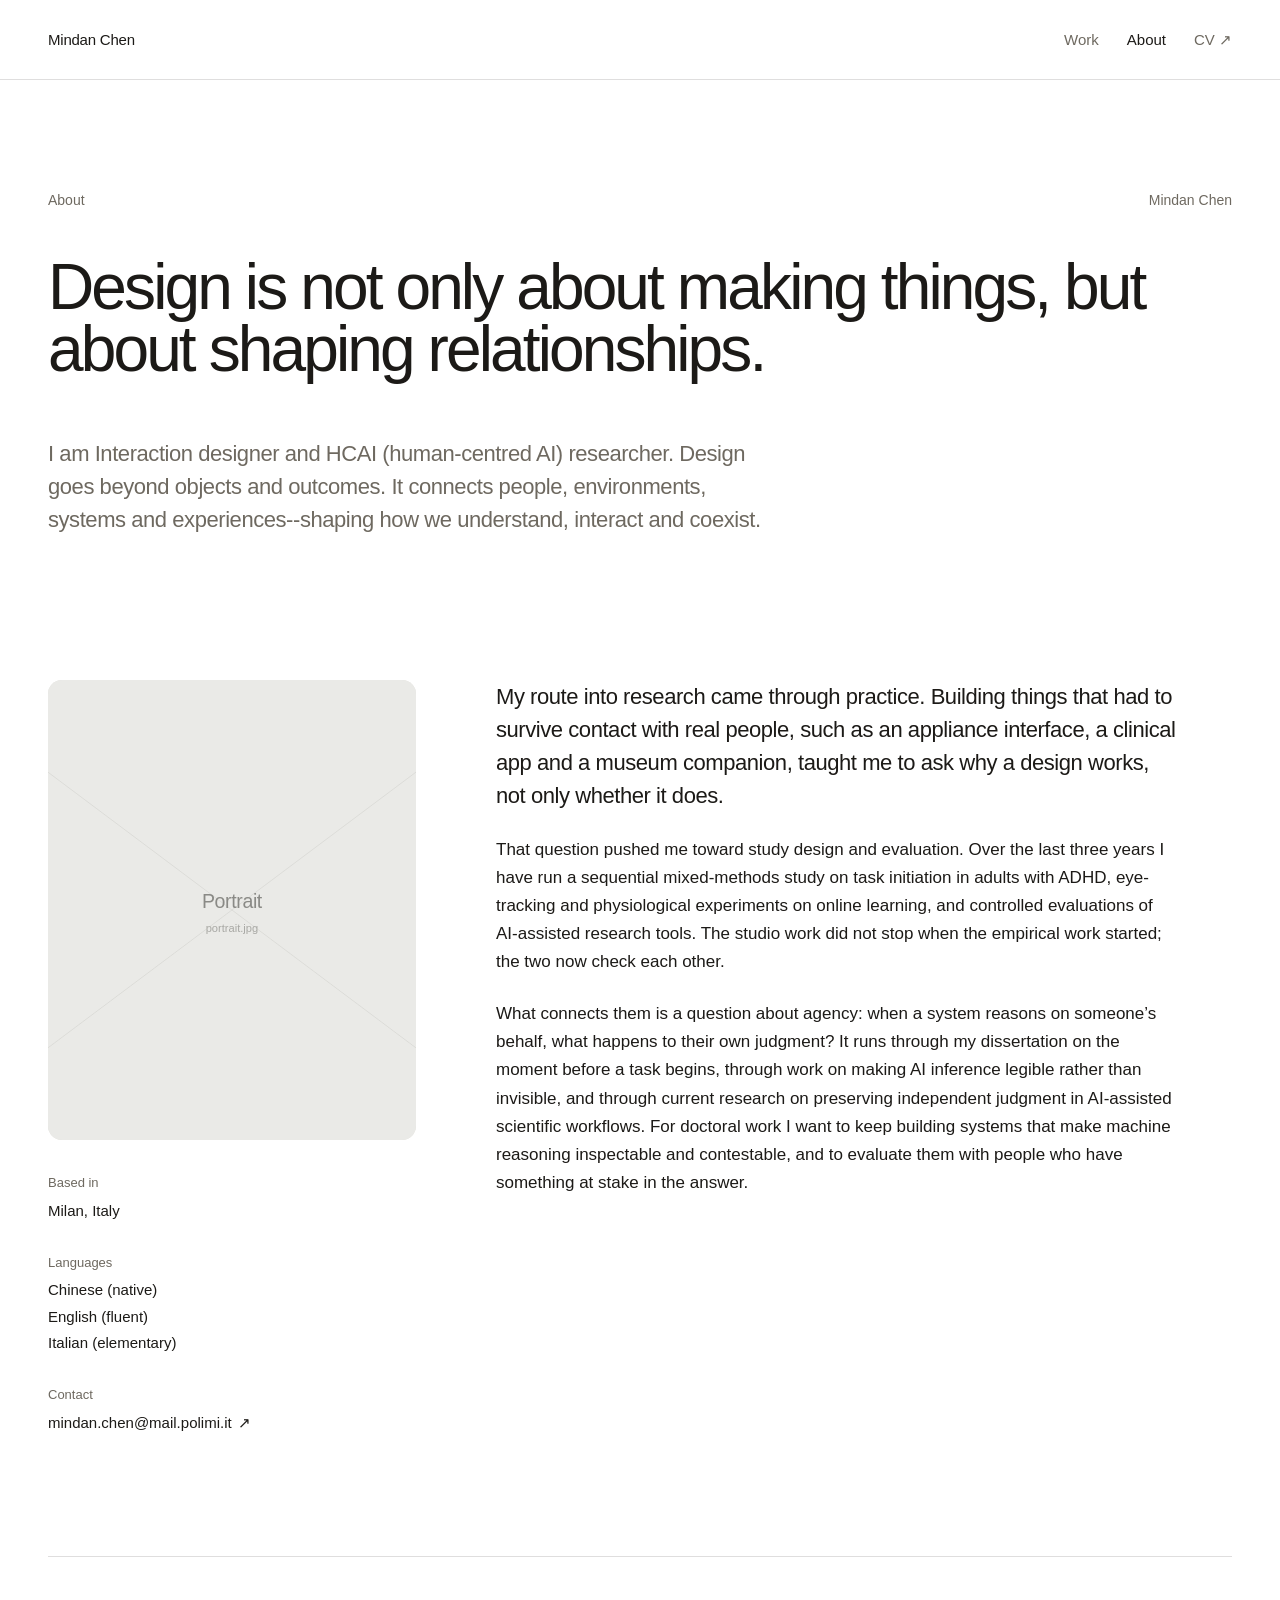
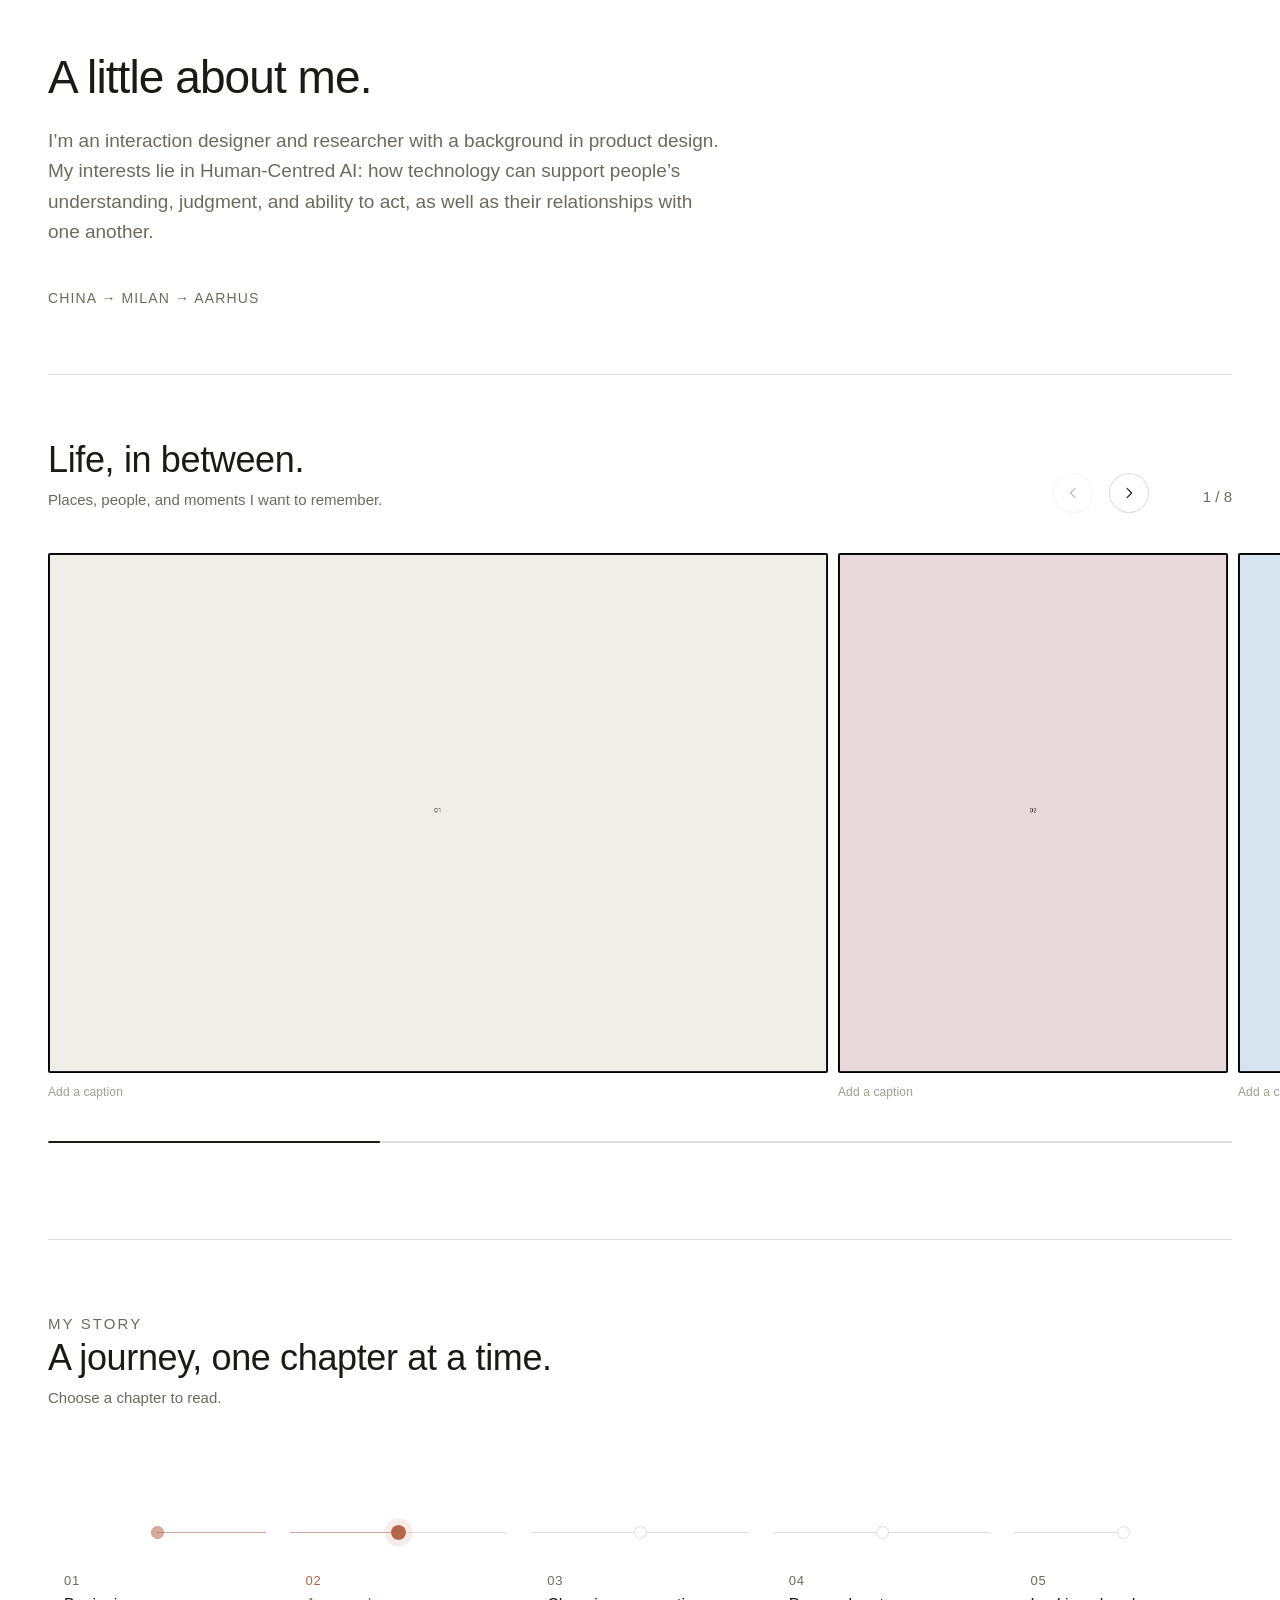
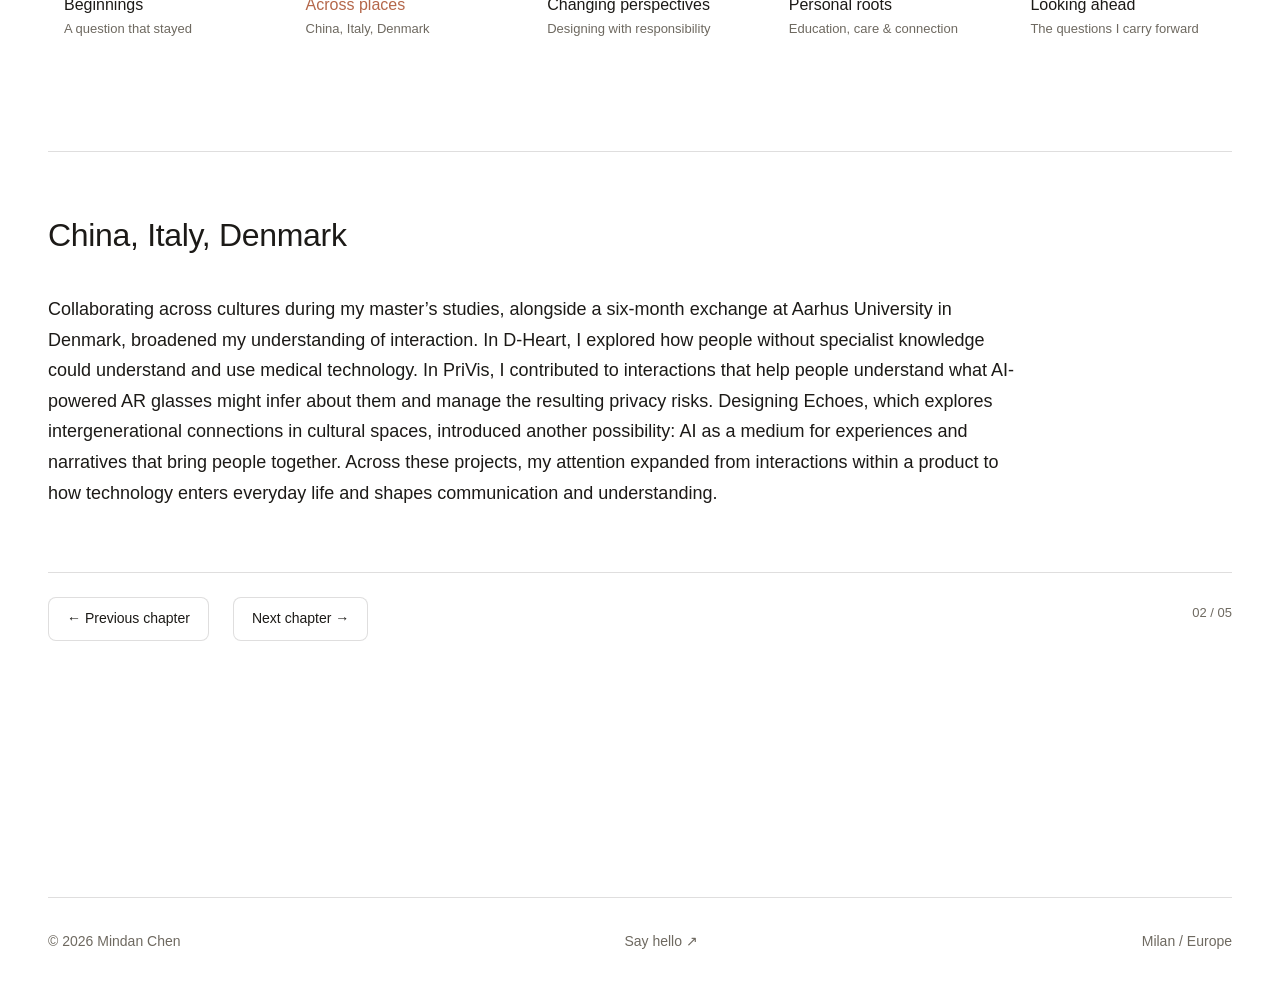
==== commit 3af7d932: "Restore the About opening; drop the CV-duplicate sections The block that mattered was the one at the" ====
--- a/about.html
+++ b/about.html
@@ -46,11 +46,92 @@
 <main id="main">
 
 
+<section class="project-hero page">
+
+    <div class="project-hero-meta" data-reveal>
+      <span>About</span>
+      <span>Mindan Chen</span>
+    </div>
+
+    <h1 class="project-hero-title" data-reveal data-delay="1">
+      Design is not only about making things, but about shaping relationships.
+    </h1>
+
+    <p class="project-hero-description" data-reveal data-delay="2">
+      I am Interaction designer and HCAI (human-centred AI) researcher. Design goes beyond objects and outcomes. It connects people, environments, systems and experiences--shaping how we understand, interact and coexist.
+    </p>
+
+  </section>
+
+  <section class="project-info-block page">
+
+    <div class="project-info-grid">
+
+      <div>
+        <div class="about-portrait" data-reveal-image>
+          <img src="assets/about/portrait.svg" alt="Portrait of Mindan Chen">
+        </div>
+
+        <div class="project-meta-list" data-reveal data-delay="1" style="margin-top: 32px;">
+
+          <div class="meta-item">
+            <p>Based in</p>
+            <strong>Milan, Italy</strong>
+          </div>
+
+          <div class="meta-item">
+            <p>Languages</p>
+            <strong>Chinese (native)<br>English (fluent)<br>Italian (elementary)</strong>
+          </div>
+
+          <div class="meta-item">
+            <p>Contact</p>
+            <strong><a class="text-link" href="mailto:mindan.chen@mail.polimi.it">mindan.chen@mail.polimi.it</a></strong>
+          </div>
+
+        </div>
+      </div>
+
+      <div class="project-copy" data-reveal data-delay="1">
+
+        <p class="text-large">
+          My route into research came through practice. Building things that had to survive contact
+          with real people, such as an appliance interface, a clinical app and a museum companion, taught me to ask why a design works, not only whether it does.
+        </p>
+
+        <p>
+          That question pushed me toward study design and evaluation. Over the last three years I have
+          run a sequential mixed-methods study on task initiation in adults with ADHD, eye-tracking and
+          physiological experiments on online learning, and controlled evaluations of AI-assisted
+          research tools. The studio work did not stop when the empirical work started; the two now
+          check each other.
+        </p>
+
+        <p>
+          What connects them is a question about agency: when a system reasons on someone&rsquo;s behalf,
+          what happens to their own judgment? It runs through my dissertation on the moment before a task
+          begins, through work on making AI inference legible rather than invisible, and through current
+          research on preserving independent judgment in AI-assisted scientific workflows. For doctoral
+          work I want to keep building systems that make machine reasoning inspectable and contestable,
+          and to evaluate them with people who have something at stake in the answer.
+        </p>
+
+      </div>
+
+    </div>
+
+  </section>
+
+  <div class="page">
+    <div class="divider"></div>
+  </div>
+
+
 <!-- ============ INTRO ============ -->
 
 <section class="ab-intro page">
 
-  <h1 data-reveal>A little about me.</h1>
+  <h2 data-reveal>A little about me.</h2>
 
   <p data-reveal data-delay="1">I&rsquo;m an interaction designer and researcher with a background in product design. My interests lie in Human-Centred AI: how technology can support people&rsquo;s understanding, judgment, and ability to act, as well as their relationships with one another.</p>
 
@@ -188,405 +269,6 @@
 
 </section>
 
-
-<!-- ============ BACKGROUND ============
-     The credentials, kept below the story rather than above it. The full
-     record lives in the CV; this is the summary a reader wants without
-     leaving the page.
-     ============================================================ -->
-
-<section class="project-section compact page">
-
-    <div class="section-heading" data-reveal>
-      <p class="eyebrow">Research interests</p>
-      <h2>What I work on.</h2>
-    </div>
-
-    <div class="tag-row" data-reveal>
-      <span class="tag">Human&ndash;computer interaction</span>
-      <span class="tag">Epistemic agency in AI-mediated experience</span>
-      <span class="tag">Accessibility design</span>
-      <span class="tag">Affective AI</span>
-      <span class="tag">Critical HCI</span>
-      <span class="tag">Feminist HCI</span>
-      <span class="tag">Research through design</span>
-      <span class="tag">Explainable and reflective interaction design</span>
-      <span class="tag">Sustainable interaction design</span>
-    </div>
-
-  </section>
-
-  <!-- ============ EDUCATION ============ -->
-
-  <section class="project-section page">
-
-    <div class="section-heading" data-reveal>
-      <p class="eyebrow">Education</p>
-      <h2>Where I studied.</h2>
-    </div>
-
-    <ul class="about-list" data-reveal>
-
-      <li>
-        <p class="about-year">Sep 2023 &ndash; Jul 2026</p>
-        <p class="about-role">MSc, Digital and Interaction Design &middot; GPA 107/110</p>
-        <p class="about-place">Politecnico di Milano &middot; Milan, Italy</p>
-      </li>
-
-      <li>
-        <p class="about-year">Jan 2026 &ndash; Jun 2026</p>
-        <p class="about-role">Erasmus+ exchange, Department of Computer Science</p>
-        <p class="about-place">Aarhus University &middot; Aarhus, Denmark</p>
-      </li>
-
-      <li>
-        <p class="about-year">Sep 2019 &ndash; Jun 2023</p>
-        <p class="about-role">BA, Product Design &middot; GPA 3.66/4.00, rank 7 of 91</p>
-        <p class="about-place">University of Electronic Science and Technology of China, Zhongshan Institute</p>
-      </li>
-
-    </ul>
-
-  </section>
-
-  <!-- ============ RESEARCH ============ -->
-
-  <section class="project-section page">
-
-    <div class="section-heading" data-reveal>
-      <p class="eyebrow">Research</p>
-      <h2>Where I have done research.</h2>
-    </div>
-
-    <ul class="about-list" data-reveal>
-
-      <li>
-        <p class="about-year">May 2026 &ndash; Present</p>
-        <p class="about-role">Research Assistant &middot; remote</p>
-        <p class="about-place">
-          Yale University &middot; advisors Yilun Zhao, Prof. Arman Cohan<br>
-          Interaction mechanisms for preserving independent judgment in AI-assisted scientific workflows;
-          research apprenticeship with AI agents; AI-assisted research onboarding; mixed-method evaluation
-          of AI-supported research workflows.
-        </p>
-      </li>
-
-      <li>
-        <p class="about-year">Oct 2025 &ndash; Jul 2026</p>
-        <p class="about-role">Master&rsquo;s dissertation &middot; grade 8/8</p>
-        <p class="about-place">
-          Politecnico di Milano &middot; advisors Prof. Marzia Mortati, Prof. Andrea Bonarini<br>
-          <em>Designing a Conversational AI System for Task Initiation in Adults with ADHD.</em>
-          A sequential mixed-methods study combined a 40-participant questionnaire, 7 episodic interviews and benchmarking of 8 tools, leading to an action-threshold framework and a state-aware
-          system concept. See <a class="text-link" href="initiator.html">Initiator</a>.
-        </p>
-      </li>
-
-      <li>
-        <p class="about-year">Mar 2025 &ndash; Sep 2025</p>
-        <p class="about-role">Research collaborator &middot; remote</p>
-        <p class="about-place">
-          Tsinghua University &middot; advisor Prof. Yi Xin<br>
-          Interaction design and explainability logic for PriVis, an AR interface that makes inferred
-          personal attributes visible, links them to the environmental objects that produced them, and
-          supports selective anonymisation. See <a class="text-link" href="privis.html">PriVis</a>.
-        </p>
-      </li>
-
-      <li>
-        <p class="about-year">Sep 2022 &ndash; Jun 2023</p>
-        <p class="about-role">Eye-tracking research on online learning experience</p>
-        <p class="about-place">
-          UESTC &middot; advisor Prof. Zhang Chunhong<br>
-          Led experimental design and data collection across questionnaires, interviews, eye-tracking and
-          physiological measurement; SPSS analysis and gaze-trajectory interpretation, translated into
-          interface proposals. Approved as a provincial-level student innovation project.
-        </p>
-      </li>
-
-      <li>
-        <p class="about-year">Jul 2022 &ndash; Jan 2023</p>
-        <p class="about-role">Teaching Assistant, Ergonomics</p>
-        <p class="about-place">UESTC &middot; Zhongshan, China</p>
-      </li>
-
-    </ul>
-
-  </section>
-
-  <!-- ============ DESIGN & INDUSTRY ============ -->
-
-  <section class="project-section page">
-
-    <div class="section-heading" data-reveal>
-      <p class="eyebrow">Design &amp; industry</p>
-      <h2>Where I have worked.</h2>
-    </div>
-
-    <ul class="about-list" data-reveal>
-
-      <li>
-        <p class="about-year">May 2025 &ndash; Jul 2025</p>
-        <p class="about-role">Interaction Experience Designer, Intern</p>
-        <p class="about-place">
-          Haier Europe &middot; Milan, Italy<br>
-          Interaction design across three smart-home product lines, which were washing machines,
-          microwave and hob systems, and coffee machines. Scalable interaction proposals across product tiers and screen
-          configurations, cooking flows, feedback and animation logic, icon systems, and material prepared
-          for the IFA Berlin 2025 exhibition video. See <a class="text-link" href="haier.html">Haier Europe</a>.
-        </p>
-      </li>
-
-      <li>
-        <p class="about-year">Sep 2024 &ndash; Feb 2025</p>
-        <p class="about-role">UX &amp; Product Designer, Intern</p>
-        <p class="about-place">
-          Museo di Storia Naturale di Milano &middot; Milan, Italy<br>
-          Led a collaborative studio project from concept to refinement, with primary responsibility for
-          product, UI/UX and graphic design; iterated on feedback from museum staff and visiting families.
-          See <a class="text-link" href="ecco.html">Ecco</a>.
-        </p>
-      </li>
-
-      <li>
-        <p class="about-year">Feb 2024 &ndash; Jun 2025</p>
-        <p class="about-role">UX/UI &amp; Product Designer, Intern</p>
-        <p class="about-place">
-          D-heart &middot; Milan, Italy<br>
-          Led user research, usability testing and data analysis to improve the D-heart app and device for
-          users without ECG expertise; multi-device interaction design, high-fidelity prototypes, and video
-          and report material documenting the findings. See <a class="text-link" href="d-heart.html">D-heart</a>.
-        </p>
-      </li>
-
-    </ul>
-
-  </section>
-
-  <!-- ============ PUBLICATIONS ============ -->
-
-  <section class="project-section page">
-
-    <div class="section-heading" data-reveal>
-      <p class="eyebrow">Publications</p>
-      <h2>Selected output.</h2>
-    </div>
-
-    <ul class="about-list" data-reveal>
-
-      <li>
-        <p class="about-year">CHI 2027</p>
-        <p class="about-role">LabBridge: Designing AI-assisted preparation for research mentor consultation.</p>
-        <p class="about-place"><strong>Chen, M.</strong>, Hou, Y., Wang, H., Cohan, A., Zhao, Y., & Shen, H.  &middot; <em>submitted</em></p>
-      </li>
-
-      <li>
-        <p class="about-year">CHI 2027</p>
-        <p class="about-role">Delegate the execution, rehearse the judgment: Executable microworlds for apprenticeship in computational research</p>
-        <p class="about-place">Zhao, Y., <strong>Chen, M.</strong>, Qu, C., Shen, H., Cohan, A. &middot; <em>submitted</em></p>
-      </li>
-
-      <li>
-        <p class="about-year">CHI 2027</p>
-        <p class="about-role">From ablation to adjudication: Selective epistemic coupling in human&ndash;AI research</p>
-        <p class="about-place">Zhao, Y., Chen, Z., <strong>Chen, M.</strong>, Shen, H., Cohan, A. &middot; <em>submitted</em></p>
-      </li>
-
-      <li>
-        <p class="about-year">CHI 2027</p>
-        <p class="about-role">When agents do the work, how do newcomers learn? Counterfactual apprenticeship for repository judgment</p>
-        <p class="about-place">Zhao, Y., Chen, Z., <strong>Chen, M.</strong>, Zhao, C., Shen, H., Cohan, A. &middot; <em>submitted</em></p>
-      </li>
-
-      <li>
-        <p class="about-year">IEEE VR 2027</p>
-        <p class="about-role">PriVis: Proactive and explainable visualization of visual privacy inferences on AI-powered AR glasses</p>
-        <p class="about-place">
-          Zhang, S., <strong>Chen, M.</strong>, Zang, Q., Hu, Y.&nbsp;O., Wang, Y., Wang, Q., Meng, Y., Fu, X., Yi, X., Zhao, H. &middot; <em>submitted</em>
-        </p>
-      </li>
-
-    </ul>
-
-    <div class="section-heading" data-reveal style="margin-top: 56px;">
-      <p class="eyebrow">In preparation</p>
-    </div>
-
-    <ul class="about-list" data-reveal>
-
-      <li>
-        <p class="about-year">UIST 2027</p>
-        <p class="about-role">Designing Echoes: Inclusive AI narratives for intergenerational bonding in cultural spaces</p>
-        <p class="about-place"><strong>Chen, M.&nbsp;D.</strong>, Cao, M., Artunç, B., Zarean, R. &middot; <em>in preparation</em></p>
-      </li>
-
-    </ul>
-
-  </section>
-
-  <!-- ============ TALKS & WORKSHOPS ============ -->
-
-  <section class="project-section page">
-
-    <div class="section-heading" data-reveal>
-      <p class="eyebrow">Talks &amp; workshops</p>
-      <h2>Where I have presented.</h2>
-    </div>
-
-    <ul class="about-list" data-reveal>
-
-      <li>
-        <p class="about-year">2025</p>
-        <p class="about-role">UXDA Talk, invited speaker</p>
-        <p class="about-place">Berlin, Germany</p>
-      </li>
-
-      <li>
-        <p class="about-year">Feb 2025</p>
-        <p class="about-role">Mercedes-Benz &times; Design for Emotion &middot; research workshop</p>
-        <p class="about-place">
-          Advisors Prof. Pieter Desmet, Prof. Wim Schermer<br>
-          A one-week workshop on the future of in-car experience: a speculative concept examining the
-          tension between personal autonomy and social connectedness as mediated through music and
-          in-car interaction.
-        </p>
-      </li>
-
-      <li>
-        <p class="about-year">Jun 2026</p>
-        <p class="about-role">Erasmus+ Sustainable Interaction Design Summer School</p>
-        <p class="about-place">Participant</p>
-      </li>
-
-      <li>
-        <p class="about-year">Oct 2023</p>
-        <p class="about-role">IASDR 2023</p>
-        <p class="about-place">Volunteer</p>
-      </li>
-
-    </ul>
-
-  </section>
-
-  <!-- ============ AWARDS ============ -->
-
-  <section class="project-section page">
-
-    <div class="section-heading" data-reveal>
-      <p class="eyebrow">Awards &amp; honours</p>
-      <h2>Recognition.</h2>
-    </div>
-
-    <ul class="about-list" data-reveal>
-
-      <li>
-        <p class="about-year">2023&ndash;2026</p>
-        <p class="about-role">Politecnico di Milano Student Scholarship</p>
-        <p class="about-place"><em>Scholarship</em></p>
-      </li>
-
-      <li>
-        <p class="about-year">2025</p>
-        <p class="about-role">UX Design Talent Award &middot; DNA Paris Design Award &middot; Core77 Design Award &middot; Asian Design Award (nominated)</p>
-        <p class="about-place"><em>Design awards</em></p>
-      </li>
-
-      <li>
-        <p class="about-year">2023</p>
-        <p class="about-role">Outstanding Graduate of UESTC</p>
-        <p class="about-place"><em>Honour</em></p>
-      </li>
-
-      <li>
-        <p class="about-year">2022</p>
-        <p class="about-role">iF Design Talent Award, top 300 shortlist</p>
-        <p class="about-place"><em>Design award</em></p>
-      </li>
-
-      <li>
-        <p class="about-year">2022</p>
-        <p class="about-role">National College Student Advertising Competition, third prize</p>
-        <p class="about-place"><em>Competition</em></p>
-      </li>
-
-      <li>
-        <p class="about-year">2021</p>
-        <p class="about-role">National University Computer Challenge, Digital Innovation Design Competition, excellence award</p>
-        <p class="about-place"><em>Competition</em></p>
-      </li>
-
-      <li>
-        <p class="about-year">2021</p>
-        <p class="about-role">Social Science Award, National University Marketing Competition, first prize</p>
-        <p class="about-place"><em>Competition</em></p>
-      </li>
-
-      <li>
-        <p class="about-year">2019&ndash;2022</p>
-        <p class="about-role">Scholarship of UESTC</p>
-        <p class="about-place"><em>Scholarship</em></p>
-      </li>
-
-    </ul>
-
-  </section>
-
-  <!-- ============ SKILLS ============ -->
-
-  <section class="project-section compact page">
-
-    <div class="section-heading" data-reveal>
-      <p class="eyebrow">Methods</p>
-      <h2>How I work.</h2>
-    </div>
-
-    <div class="tag-row" data-reveal>
-      <span class="tag">Semi-structured interviews</span>
-      <span class="tag">Diary studies</span>
-      <span class="tag">Survey design</span>
-      <span class="tag">Usability testing</span>
-      <span class="tag">Walkthrough analysis</span>
-      <span class="tag">Thematic analysis</span>
-      <span class="tag">Eye-tracking</span>
-      <span class="tag">Mixed-methods research</span>
-      <span class="tag">Service design</span>
-      <span class="tag">System design</span>
-      <span class="tag">Rapid prototyping</span>
-    </div>
-
-  </section>
-
-  <section class="project-section compact page">
-
-    <div class="section-heading" data-reveal>
-      <p class="eyebrow">Tools</p>
-      <h2>What I work with.</h2>
-    </div>
-
-    <div class="tag-row" data-reveal>
-      <span class="tag">Figma</span>
-      <span class="tag">ProtoPie</span>
-      <span class="tag">Photoshop</span>
-      <span class="tag">Illustrator</span>
-      <span class="tag">Premiere Pro</span>
-      <span class="tag">Cinema 4D</span>
-      <span class="tag">Rhino</span>
-      <span class="tag">Arduino</span>
-      <span class="tag">NVivo</span>
-      <span class="tag">SPSS</span>
-      <span class="tag">Python</span>
-      <span class="tag">HTML / CSS</span>
-      <span class="tag">C++</span>
-    </div>
-
-  </section>
-
-  <a class="next-project page" href="index.html#work" data-reveal>
-    <p class="next-project-label">Back to</p>
-    <h2>Selected work &rarr;</h2>
-  </a>
-
-
 </main>
 
 
--- a/css/about.css
+++ b/css/about.css
@@ -21,9 +21,11 @@
   padding-bottom: var(--space-xl);
 }
 
-.ab-intro h1 {
+/* An h2, not an h1: the hero statement above is the page's title. Sized
+   below it so the two do not compete. */
+.ab-intro h2 {
   margin: 0 0 var(--space-md);
-  font-size: clamp(38px, 5vw, 62px);
+  font-size: clamp(30px, 3.6vw, 46px);
   line-height: 1.06;
   letter-spacing: -0.02em;
   font-weight: 400;
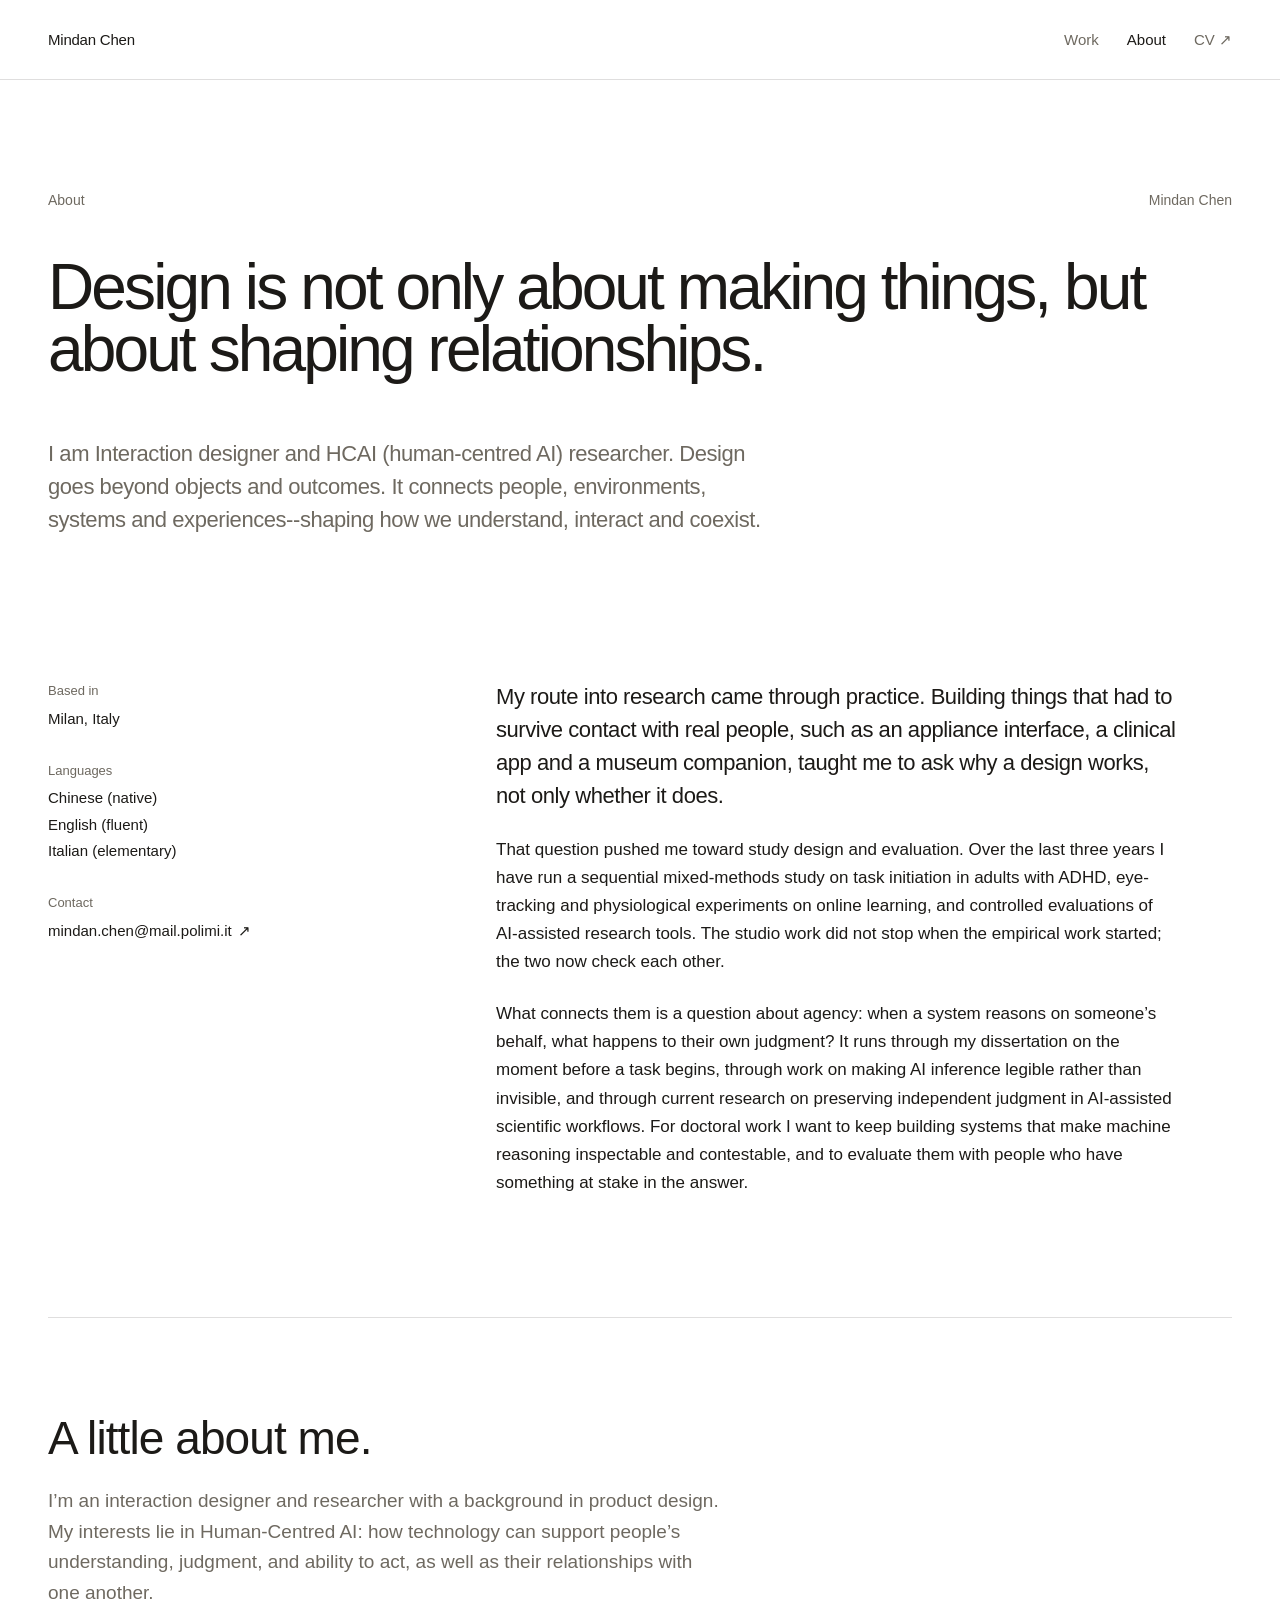
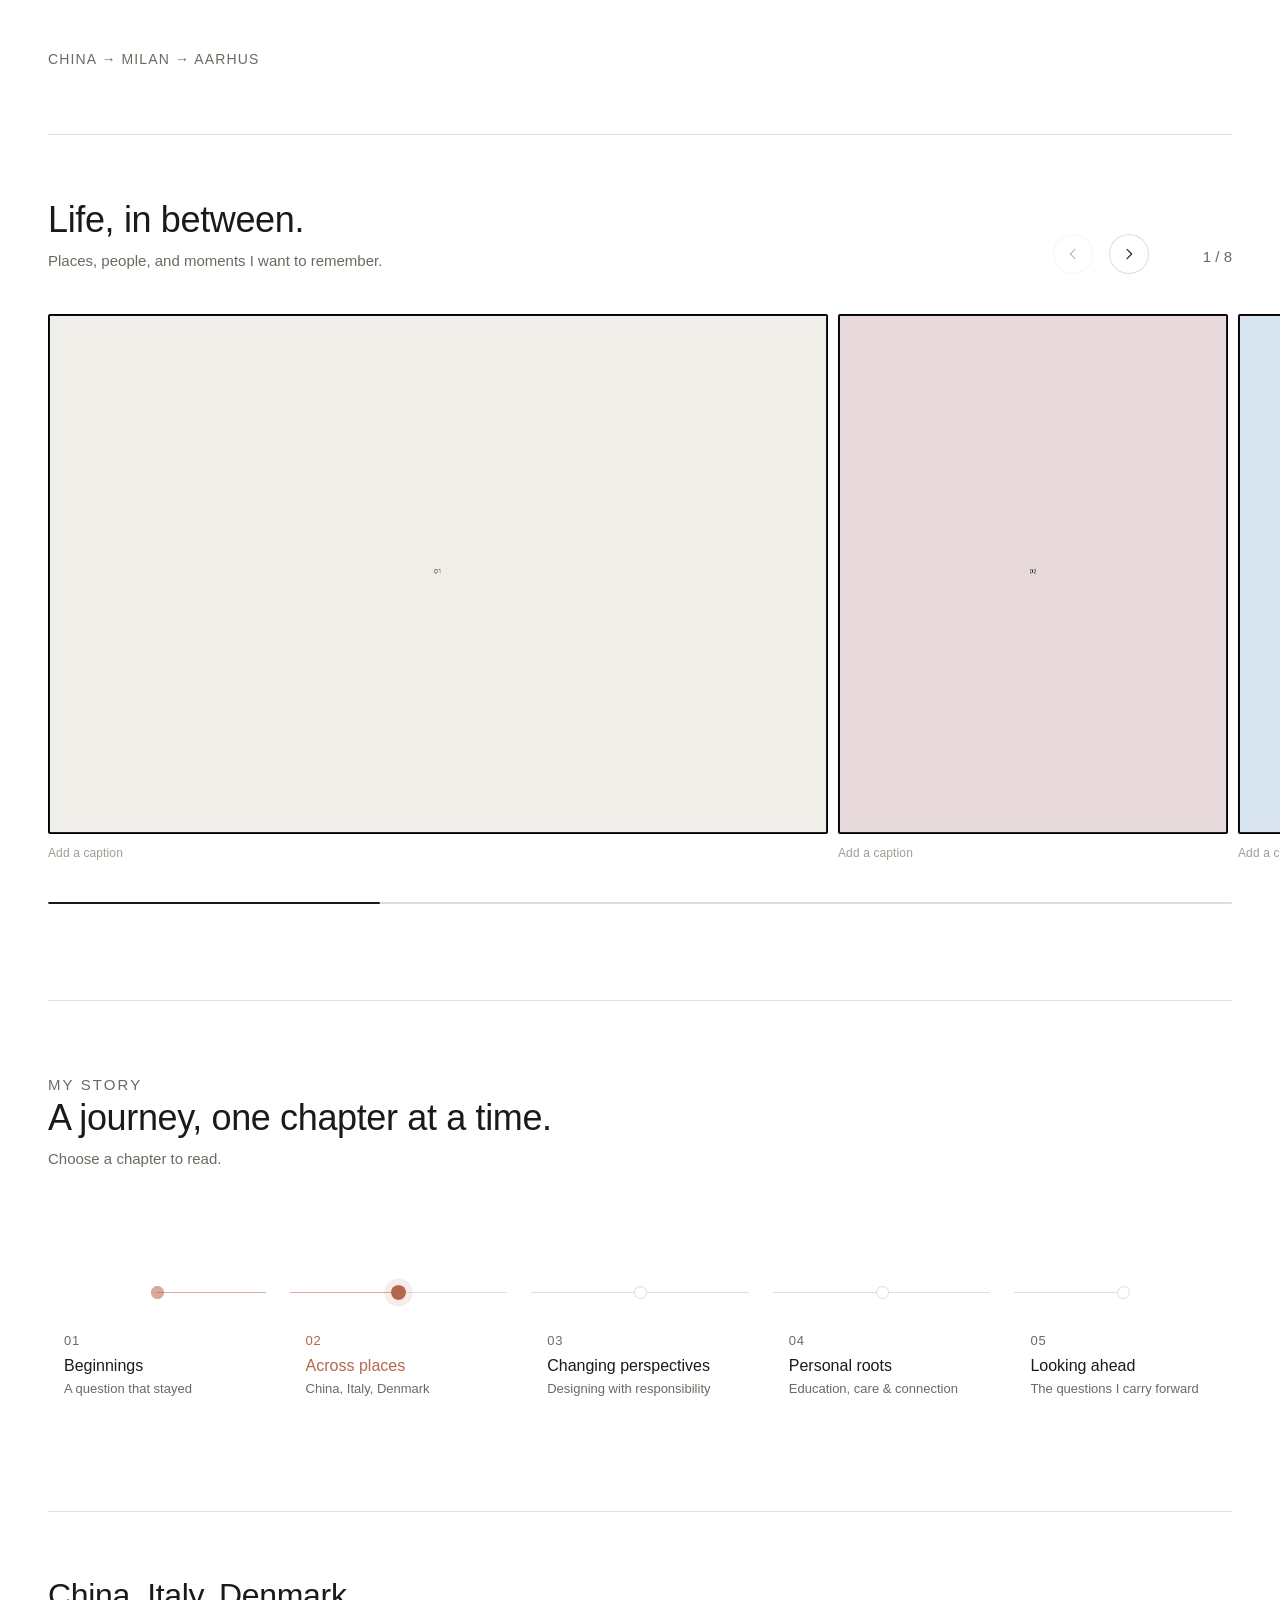
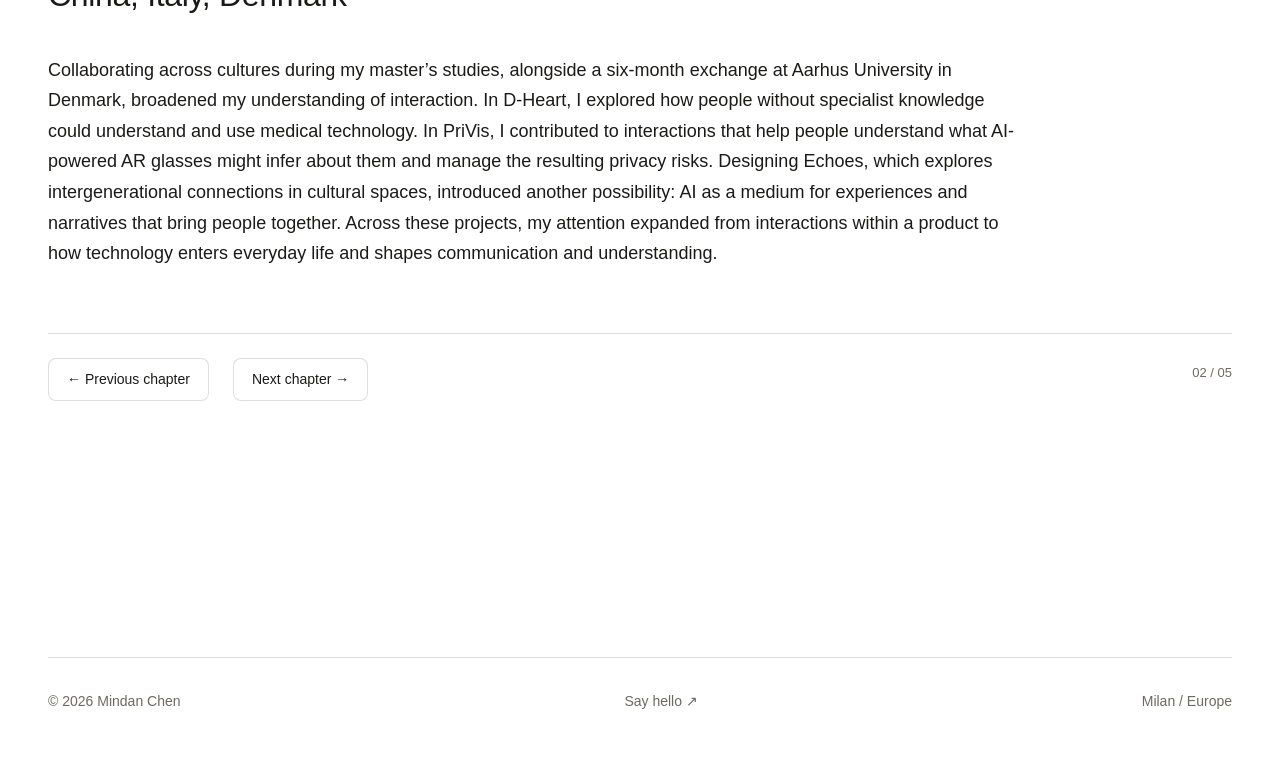
==== commit aae18c9a: "Drop the portrait placeholder from About It was an empty grey box roughly 900px tall standing in for" ====
--- a/about.html
+++ b/about.html
@@ -68,11 +68,7 @@
     <div class="project-info-grid">
 
       <div>
-        <div class="about-portrait" data-reveal-image>
-          <img src="assets/about/portrait.svg" alt="Portrait of Mindan Chen">
-        </div>
-
-        <div class="project-meta-list" data-reveal data-delay="1" style="margin-top: 32px;">
+        <div class="project-meta-list" data-reveal data-delay="1">
 
           <div class="meta-item">
             <p>Based in</p>
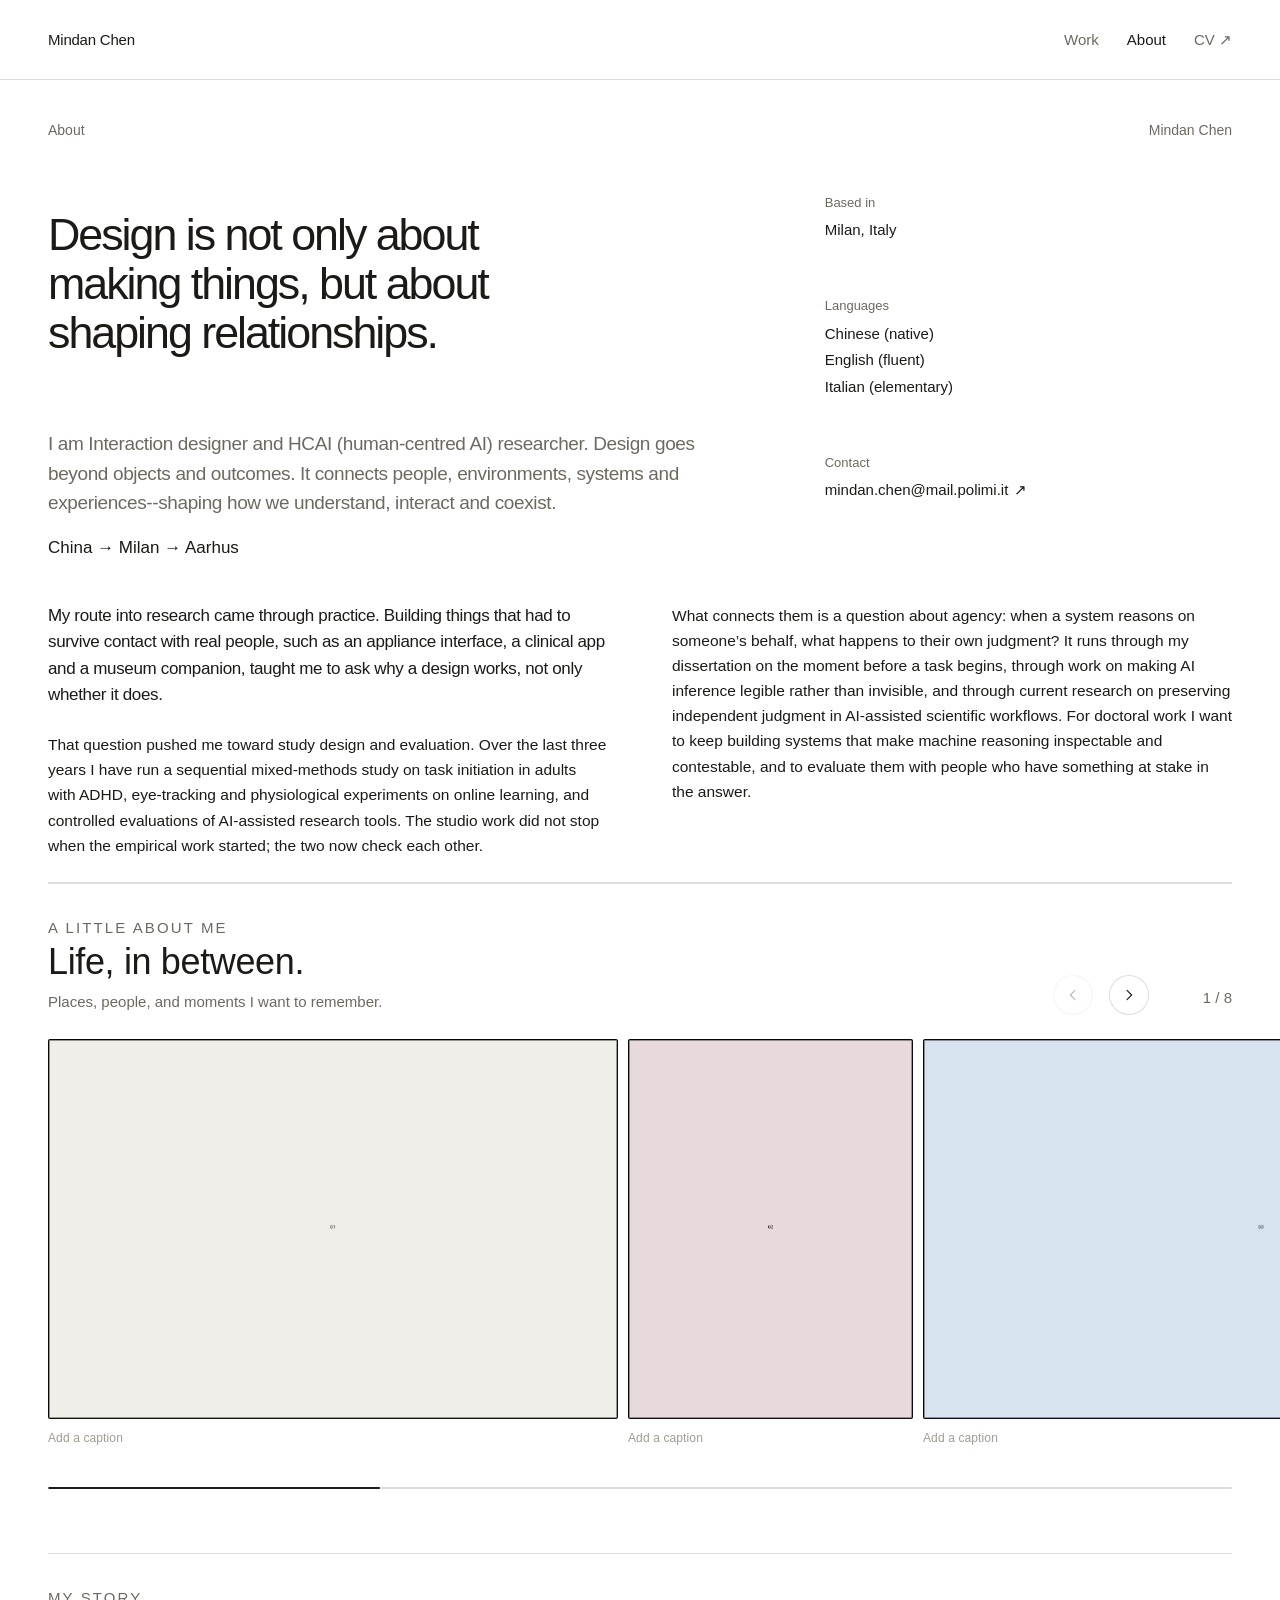
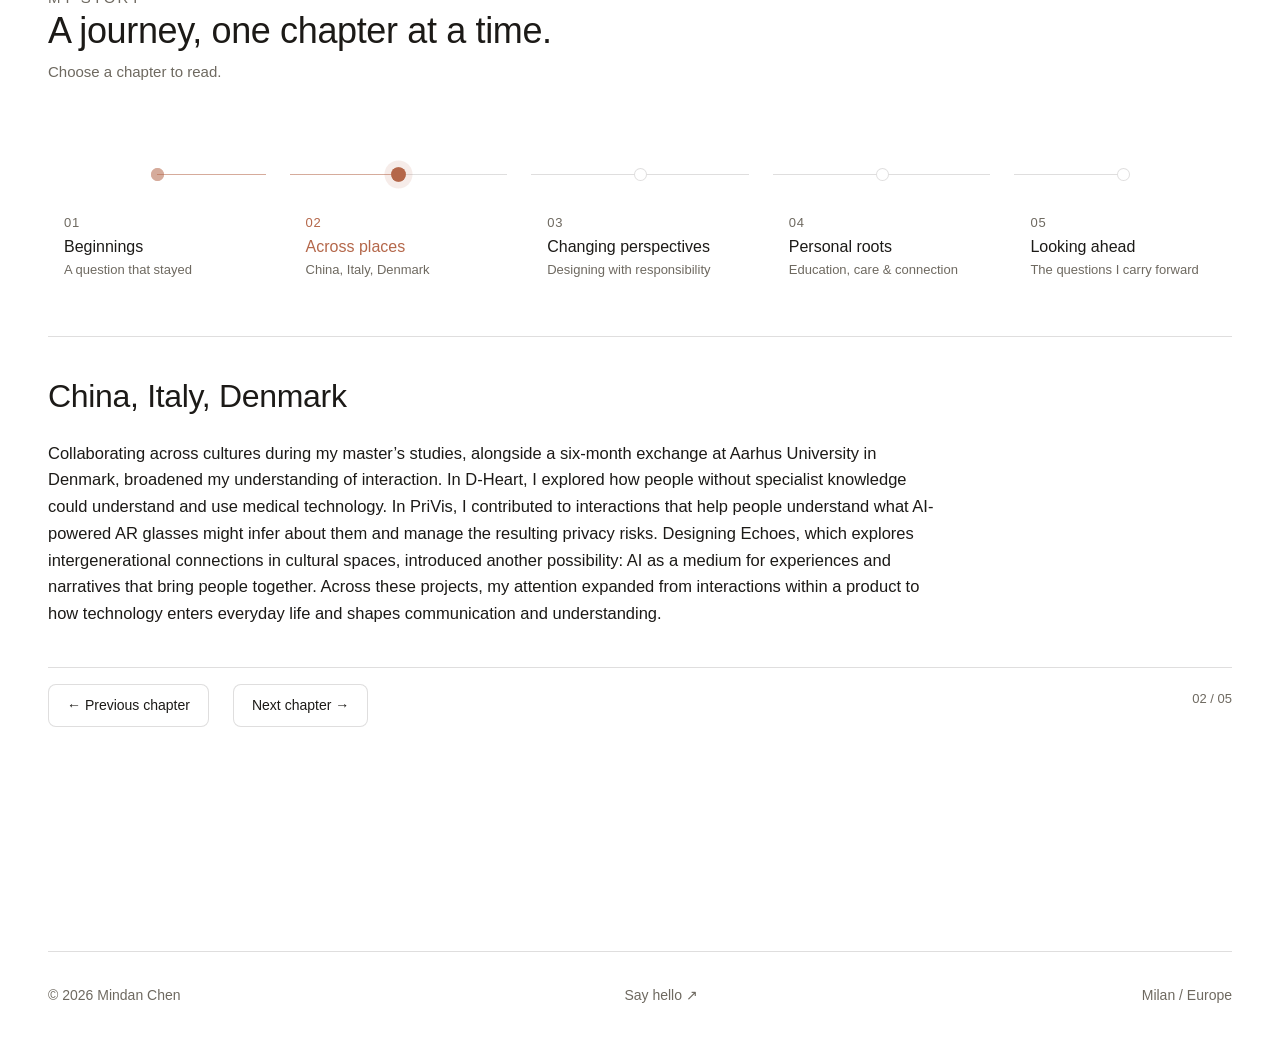
==== commit cb9e2bcd: "Compact the About page from 4.5 screens to 3.1 The page made you hunt for its own content. Changes, " ====
--- a/about.html
+++ b/about.html
@@ -19,7 +19,7 @@
 
 </head>
 
-<body>
+<body class="about-page">
 
 <a class="skip-link" href="#main">Skip to content</a>
 
@@ -61,32 +61,32 @@
       I am Interaction designer and HCAI (human-centred AI) researcher. Design goes beyond objects and outcomes. It connects people, environments, systems and experiences--shaping how we understand, interact and coexist.
     </p>
 
+    <p class="ab-route" data-reveal data-delay="3">China &rarr; Milan &rarr; Aarhus</p>
+
+    <div class="project-meta-list" data-reveal data-delay="1">
+
+      <div class="meta-item">
+        <p>Based in</p>
+        <strong>Milan, Italy</strong>
+      </div>
+
+      <div class="meta-item">
+        <p>Languages</p>
+        <strong>Chinese (native)<br>English (fluent)<br>Italian (elementary)</strong>
+      </div>
+
+      <div class="meta-item">
+        <p>Contact</p>
+        <strong><a class="text-link" href="mailto:mindan.chen@mail.polimi.it">mindan.chen@mail.polimi.it</a></strong>
+      </div>
+
+    </div>
+
   </section>
 
   <section class="project-info-block page">
 
     <div class="project-info-grid">
-
-      <div>
-        <div class="project-meta-list" data-reveal data-delay="1">
-
-          <div class="meta-item">
-            <p>Based in</p>
-            <strong>Milan, Italy</strong>
-          </div>
-
-          <div class="meta-item">
-            <p>Languages</p>
-            <strong>Chinese (native)<br>English (fluent)<br>Italian (elementary)</strong>
-          </div>
-
-          <div class="meta-item">
-            <p>Contact</p>
-            <strong><a class="text-link" href="mailto:mindan.chen@mail.polimi.it">mindan.chen@mail.polimi.it</a></strong>
-          </div>
-
-        </div>
-      </div>
 
       <div class="project-copy" data-reveal data-delay="1">
 
@@ -123,25 +123,13 @@
   </div>
 
 
-<!-- ============ INTRO ============ -->
-
-<section class="ab-intro page">
-
-  <h2 data-reveal>A little about me.</h2>
-
-  <p data-reveal data-delay="1">I&rsquo;m an interaction designer and researcher with a background in product design. My interests lie in Human-Centred AI: how technology can support people&rsquo;s understanding, judgment, and ability to act, as well as their relationships with one another.</p>
-
-  <p class="ab-route" data-reveal data-delay="2">China &rarr; Milan &rarr; Aarhus</p>
-
-</section>
-
-
 <!-- ============ LIFE GALLERY ============ -->
 
 <section class="ab-gallery page">
 
   <div class="ab-head" data-reveal>
     <div>
+      <p class="ab-eyebrow">A little about me</p>
       <h2>Life, in between.</h2>
       <p>Places, people, and moments I want to remember.</p>
     </div>
--- a/css/about.css
+++ b/css/about.css
@@ -550,3 +550,149 @@
   .lg-shot:hover img { transform: none; }
   .st-tab.is-selected .st-tab-num::before { animation: none; display: none; }
 }
+
+
+/* ==========================================================================
+   COMPACT
+   The page was 4.5 screens tall, most of it air. These rules are scoped to
+   .about-page so the project pages keep the roomier rhythm they were tuned
+   for. The aim is that the opening statement, the facts, the research
+   paragraphs and the start of the gallery all arrive without hunting.
+   ========================================================================== */
+
+/* --- opening: title, description and facts in one screen --- */
+
+/* The opening is one row: the statement on the left, the facts on the right,
+   so the two do not stack into a screen and a half. */
+.about-page .project-hero {
+  padding-top: var(--space-lg);
+  padding-bottom: var(--space-md);
+
+  display: grid;
+  grid-template-columns: minmax(0, 7fr) minmax(0, 4fr);
+  column-gap: var(--space-xl);
+  align-items: start;
+}
+
+/* The About / Mindan Chen label row belongs to the page edges, not to the
+   text column, or the right-hand label lands in the middle of the screen. */
+.about-page .project-hero-meta { grid-column: 1 / -1; }
+
+.about-page .project-hero-title,
+.about-page .project-hero-description,
+.about-page .ab-route { grid-column: 1; }
+
+.about-page .project-hero .project-meta-list {
+  grid-column: 2;
+  grid-row: 2 / span 3;          /* alongside the title, not under the label */
+  padding-top: 6px;              /* optically level with the title's cap height */
+  margin: 0;
+}
+
+@media (max-width: 900px) {
+  .about-page .project-hero { grid-template-columns: minmax(0, 1fr); }
+  .about-page .project-hero .project-meta-list {
+    grid-column: 1;
+    grid-row: auto;
+    margin-top: var(--space-lg);
+  }
+}
+
+/* project.css leaves a 93px gap above this title, which is right on a case
+   study opening and too much here. */
+.about-page .project-hero-title {
+  margin-top: var(--space-md);
+  font-size: clamp(30px, 3.5vw, 46px);
+  line-height: 1.1;
+  max-width: 21ch;
+}
+
+.about-page .project-hero-description {
+  margin-top: var(--space-sm);
+  font-size: 19px;
+  line-height: 1.55;
+  max-width: 62ch;
+}
+
+.about-page .ab-route {
+  margin-top: var(--space-sm);
+}
+
+.about-page .project-info-block {
+  padding-top: 0;
+  padding-bottom: var(--space-md);
+}
+
+/* Facts on the left, the research paragraphs on the right, and the
+   paragraphs set in two columns so three of them do not become a tall
+   ribbon down one side. */
+/* The meta column moved up into the hero, so the paragraphs get the whole
+   width here and set themselves in two columns. */
+.about-page .project-info-grid {
+  display: block;
+}
+
+.about-page .project-meta-list .meta-item + .meta-item {
+  margin-top: var(--space-md);
+}
+
+.about-page .project-copy {
+  columns: 2;
+  column-gap: var(--space-xl);
+  max-width: none;
+}
+
+.about-page .project-copy p {
+  break-inside: avoid;
+  margin: 0 0 var(--space-md);
+  font-size: 15.5px;
+  line-height: 1.62;
+}
+
+.about-page .project-copy p.text-large {
+  font-size: 17px;
+  line-height: 1.55;
+}
+
+/* --- gallery and story: tighter, and the pictures a little shorter --- */
+
+.about-page .ab-gallery,
+.about-page .ab-story { padding-bottom: var(--space-xl); }
+
+.about-page .ab-head { padding-top: var(--space-md); }
+
+.about-page .lg-track {
+  --row-h: 380px;
+  margin-top: var(--space-md);
+}
+
+.about-page .st-rail { margin-top: var(--space-xl); }
+
+.about-page .st-panels {
+  margin-top: var(--space-lg);
+  padding-top: var(--space-lg);
+}
+
+.about-page .st-panel h3 { margin-bottom: var(--space-md); }
+
+.about-page .st-panel p {
+  font-size: 16.5px;
+  line-height: 1.62;
+  margin-bottom: var(--space-md);
+}
+
+.about-page .st-nav {
+  margin-top: var(--space-lg);
+  padding-top: var(--space-sm);
+}
+
+/* Two columns of prose only make sense when there is room for two. */
+@media (max-width: 900px) {
+  .about-page .project-copy { columns: 1; }
+  .about-page .lg-track { --row-h: 300px; }
+  .about-page .project-hero-title { max-width: none; }
+}
+
+@media (max-width: 560px) {
+  .about-page .lg-track { --row-h: 240px; }
+}
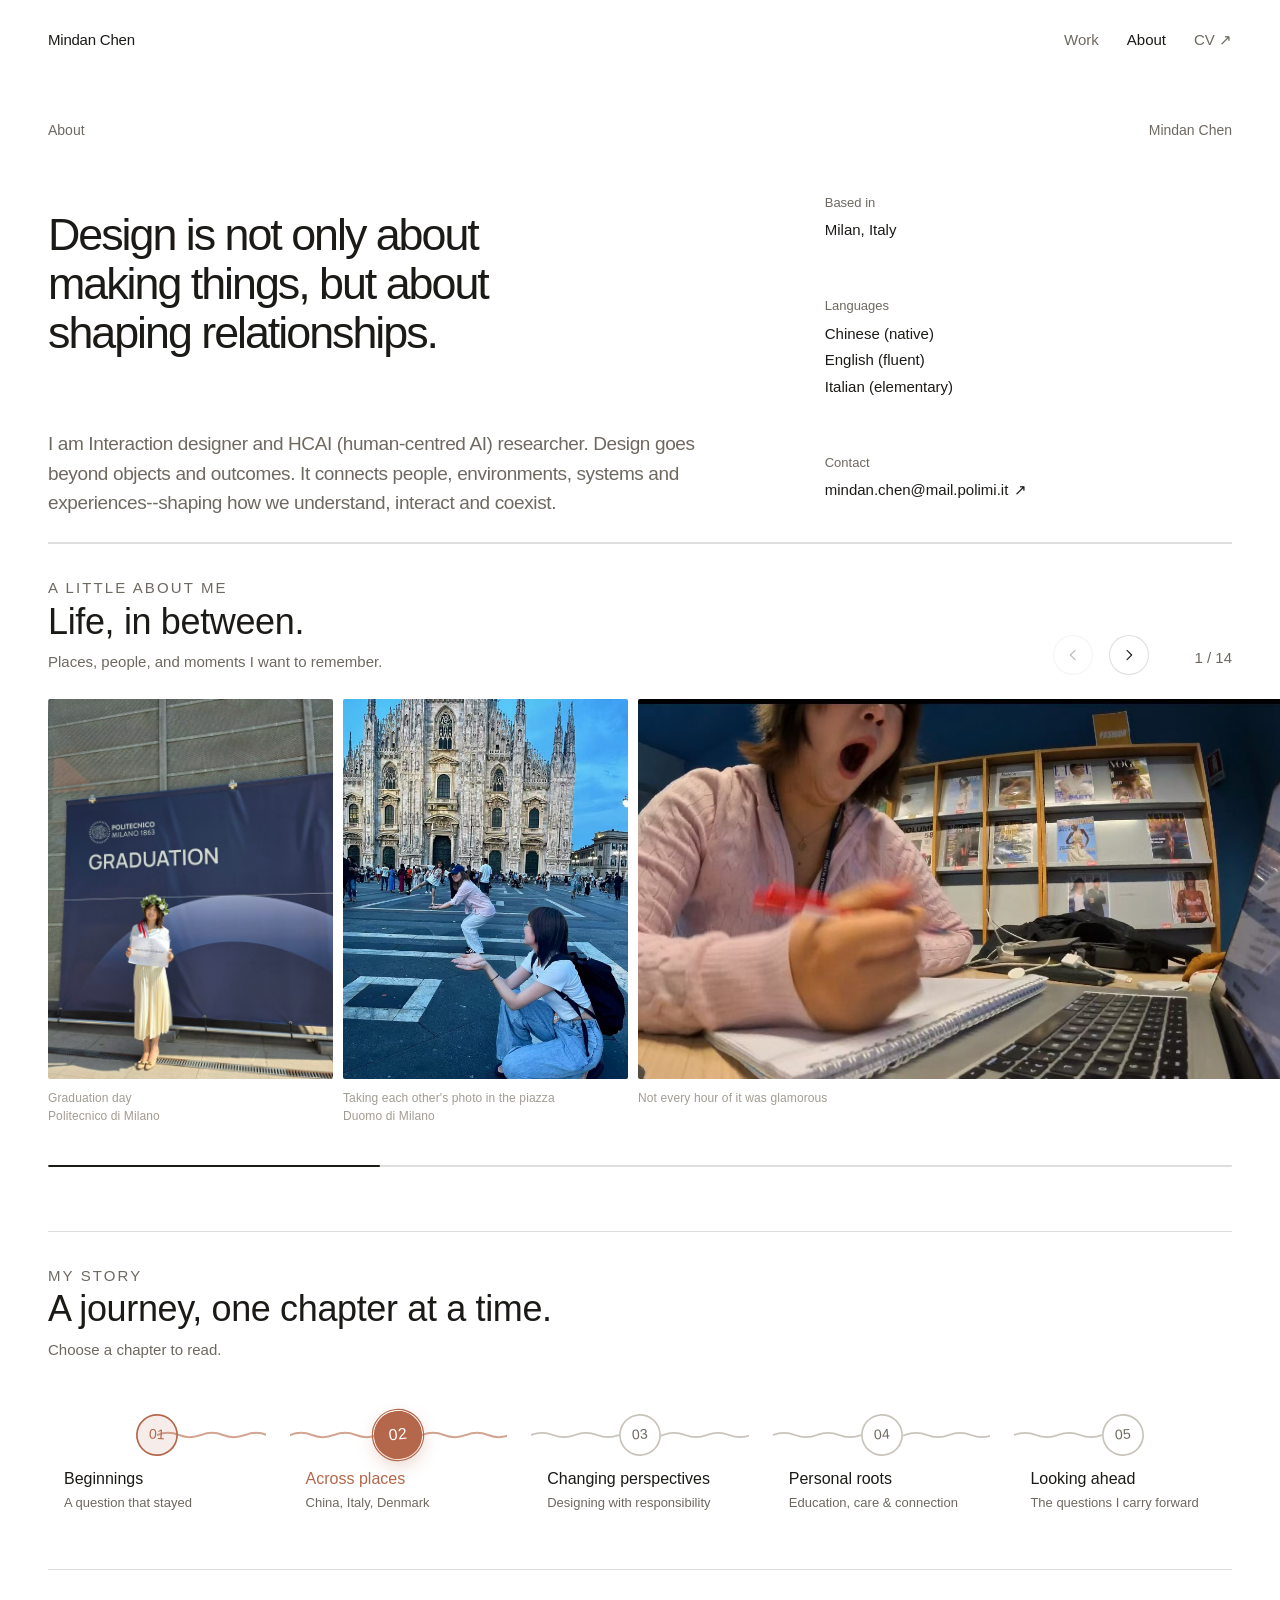
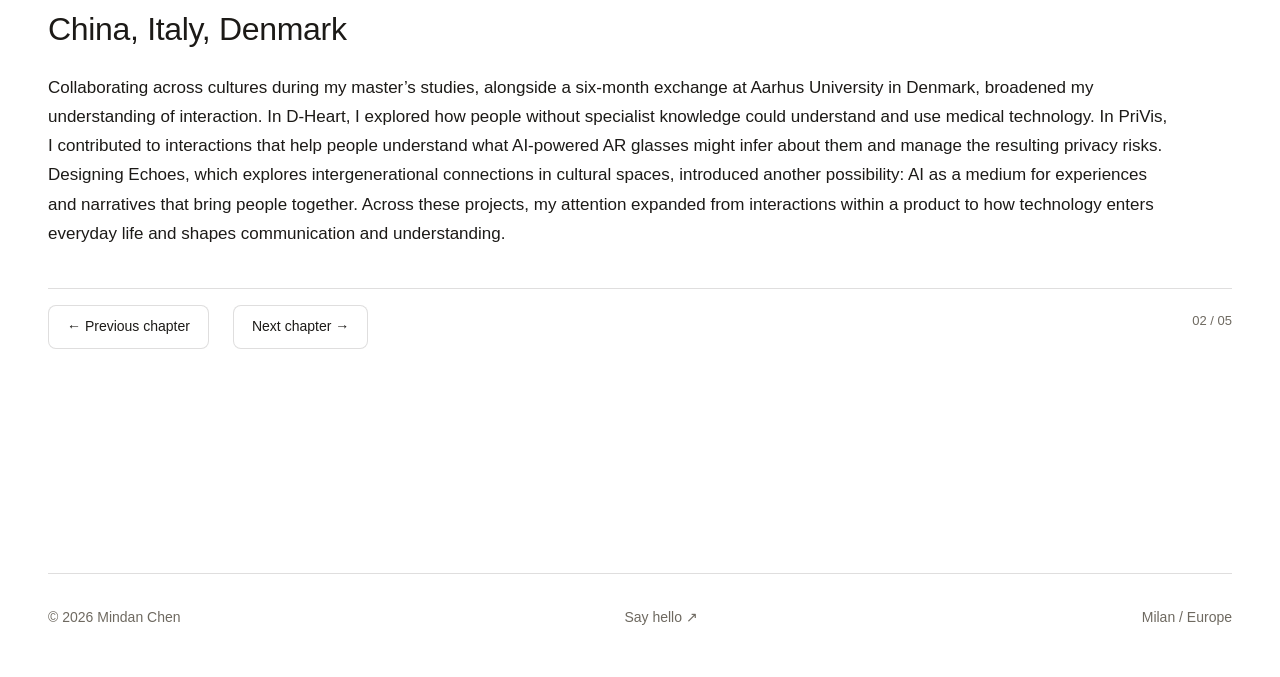
==== commit 8b290079: "Redraw the story timeline, and widen the reading measure The timeline was five grey dots on a ruled " ====
--- a/about.html
+++ b/about.html
@@ -61,8 +61,6 @@
       I am Interaction designer and HCAI (human-centred AI) researcher. Design goes beyond objects and outcomes. It connects people, environments, systems and experiences--shaping how we understand, interact and coexist.
     </p>
 
-    <p class="ab-route" data-reveal data-delay="3">China &rarr; Milan &rarr; Aarhus</p>
-
     <div class="project-meta-list" data-reveal data-delay="1">
 
       <div class="meta-item">
@@ -84,39 +82,6 @@
 
   </section>
 
-  <section class="project-info-block page">
-
-    <div class="project-info-grid">
-
-      <div class="project-copy" data-reveal data-delay="1">
-
-        <p class="text-large">
-          My route into research came through practice. Building things that had to survive contact
-          with real people, such as an appliance interface, a clinical app and a museum companion, taught me to ask why a design works, not only whether it does.
-        </p>
-
-        <p>
-          That question pushed me toward study design and evaluation. Over the last three years I have
-          run a sequential mixed-methods study on task initiation in adults with ADHD, eye-tracking and
-          physiological experiments on online learning, and controlled evaluations of AI-assisted
-          research tools. The studio work did not stop when the empirical work started; the two now
-          check each other.
-        </p>
-
-        <p>
-          What connects them is a question about agency: when a system reasons on someone&rsquo;s behalf,
-          what happens to their own judgment? It runs through my dissertation on the moment before a task
-          begins, through work on making AI inference legible rather than invisible, and through current
-          research on preserving independent judgment in AI-assisted scientific workflows. For doctoral
-          work I want to keep building systems that make machine reasoning inspectable and contestable,
-          and to evaluate them with people who have something at stake in the answer.
-        </p>
-
-      </div>
-
-    </div>
-
-  </section>
 
   <div class="page">
     <div class="divider"></div>
--- a/css/about.css
+++ b/css/about.css
@@ -313,11 +313,11 @@
 .st-rail::-webkit-scrollbar { display: none; }
 
 .st-tab {
-  flex: 1 0 200px;
+  flex: 1 0 210px;
   position: relative;
 
   display: block;
-  padding: var(--space-xl) var(--space-sm) 0;
+  padding: 62px var(--space-sm) 0;
   border: 0;
   background: none;
   text-align: left;
@@ -325,98 +325,91 @@
   color: var(--color-secondary);
 }
 
-/* The line runs through every node, so it reads as one timeline rather than
-   five separate cards. The first and last stop at their own node.
-   Chapters already passed carry the accent, so the rail doubles as a
-   progress bar through the story. */
+/* A hand-drawn wave rather than a ruled hairline. The SVG is one period of a
+   sine-ish curve, repeated across the tab, so the path reads as drawn instead
+   of plotted. Chapters already read carry it in colour. */
 .st-tab::before {
   content: "";
   position: absolute;
-  top: 25px;
+  top: 27px;
   left: 0;
   right: 0;
-  height: 1px;
-  background: var(--color-line);
-  transition: background 0.4s var(--ease);
+  height: 10px;
+
+  background-image: url("data:image/svg+xml,%3Csvg xmlns='http://www.w3.org/2000/svg' width='44' height='10' viewBox='0 0 44 10'%3E%3Cpath d='M0 5 Q11 0.6 22 5 T44 5' fill='none' stroke='%23c9c4bb' stroke-width='1.7' stroke-linecap='round'/%3E%3C/svg%3E");
+  background-repeat: repeat-x;
+  background-position: left center;
 }
 
 .st-tab:first-child::before { left: 50%; }
 .st-tab:last-child::before { right: 50%; }
 
-.st-tab.is-past::before { background: var(--about-accent); opacity: 0.55; }
-
-/* On the selected node the line arrives in colour and leaves in grey. */
+.st-tab.is-past::before,
 .st-tab.is-selected::before {
-  background: linear-gradient(
-    to right,
-    rgba(180, 103, 74, 0.55) 0%,
-    rgba(180, 103, 74, 0.55) 50%,
-    var(--color-line) 50%,
-    var(--color-line) 100%
-  );
-}
-
-.st-tab:first-child.is-selected::before { background: var(--color-line); }
-
-.st-tab::after {
+  background-image: url("data:image/svg+xml,%3Csvg xmlns='http://www.w3.org/2000/svg' width='44' height='10' viewBox='0 0 44 10'%3E%3Cpath d='M0 5 Q11 0.6 22 5 T44 5' fill='none' stroke='%23b4674a' stroke-width='1.9' stroke-linecap='round' opacity='0.6'/%3E%3C/svg%3E");
+}
+
+/* The number becomes the stop on the map: a round, slightly tilted badge you
+   could imagine stamping. */
+.st-tab-num {
+  position: absolute;
+  top: 11px;
+  left: calc(50% - 21px);
+
+  width: 42px;
+  height: 42px;
+  display: grid;
+  place-items: center;
+
+  border-radius: 50%;
+  background: var(--color-bg);
+  box-shadow: inset 0 0 0 1.7px #c9c4bb;
+
+  font-size: 14px;
+  font-variant-numeric: tabular-nums;
+  letter-spacing: 0.02em;
+  color: var(--color-secondary);
+
+  transform: rotate(-4deg);
+  transition: background 0.3s var(--ease), box-shadow 0.3s var(--ease),
+              transform 0.3s var(--ease), color 0.3s var(--ease);
+}
+
+.st-tab.is-past .st-tab-num {
+  background: var(--about-accent-soft);
+  box-shadow: inset 0 0 0 1.7px var(--about-accent);
+  color: var(--about-accent);
+  transform: rotate(3deg);
+}
+
+.st-tab.is-selected .st-tab-num {
+  background: var(--about-accent);
+  box-shadow: inset 0 0 0 1.7px var(--about-accent),
+              0 6px 16px rgba(180, 103, 74, 0.28);
+  color: #fff;
+  transform: rotate(-6deg) scale(1.14);
+}
+
+/* A ring that breathes out of the selected badge. Decorative only. */
+.st-tab.is-selected .st-tab-num::after {
   content: "";
   position: absolute;
-  top: 19px;
-  left: calc(50% - 6px);
-
-  width: 13px;
-  height: 13px;
+  inset: -2px;
   border-radius: 50%;
-  background: var(--color-bg);
-  box-shadow: inset 0 0 0 1px var(--color-line);
-
-  transition: background 0.25s var(--ease), box-shadow 0.25s var(--ease),
-              transform 0.25s var(--ease);
-}
-
-/* A passed node is filled but quiet; the selected one gets the halo. */
-.st-tab.is-past::after {
-  background: var(--about-accent);
-  box-shadow: inset 0 0 0 1px var(--about-accent);
-  opacity: 0.55;
-}
-
-.st-tab.is-selected::after {
-  background: var(--about-accent);
-  box-shadow: inset 0 0 0 1px var(--about-accent),
-              0 0 0 6px var(--about-accent-soft);
-  transform: scale(1.12);
-}
-
-/* A slow pulse on the selected node, purely decorative, and off for anyone
-   who has asked for less motion. */
-.st-tab.is-selected .st-tab-num::before {
-  content: "";
-  position: absolute;
-  top: 19px;
-  left: calc(50% - 6px);
-
-  width: 13px;
-  height: 13px;
-  border-radius: 50%;
-  border: 1px solid var(--about-accent);
-
-  animation: st-pulse 2.6s var(--ease) infinite;
-  pointer-events: none;
+  border: 1.6px solid var(--about-accent);
+  animation: st-pulse 2.8s var(--ease) infinite;
 }
 
 @keyframes st-pulse {
-  0%   { transform: scale(1);   opacity: 0.55; }
-  70%  { transform: scale(2.3); opacity: 0; }
-  100% { transform: scale(2.3); opacity: 0; }
-}
-
-.st-tab-num {
-  display: block;
-  position: static;
-  font-size: 13px;
-  font-variant-numeric: tabular-nums;
-  letter-spacing: 0.06em;
+  0%   { transform: scale(1);   opacity: 0.5; }
+  70%  { transform: scale(1.7); opacity: 0; }
+  100% { transform: scale(1.7); opacity: 0; }
+}
+
+.st-tab:hover:not(.is-selected) .st-tab-num {
+  box-shadow: inset 0 0 0 1.7px var(--about-accent);
+  color: var(--about-accent);
+  transform: rotate(4deg) scale(1.06);
 }
 
 .st-tab-title {
@@ -428,15 +421,12 @@
 
 .st-tab-sub {
   display: block;
-  margin-top: 2px;
+  margin-top: 3px;
   font-size: 13px;
   line-height: 1.45;
 }
 
-.st-tab.is-selected .st-tab-num,
 .st-tab.is-selected .st-tab-title { color: var(--about-accent); }
-
-.st-tab:hover:not(.is-selected)::after { box-shadow: inset 0 0 0 1px var(--color-text); }
 
 /* --- the reading panel --- */
 
@@ -548,7 +538,7 @@
   .st-tab::after,
   .lg-bar::after { transition: none; }
   .lg-shot:hover img { transform: none; }
-  .st-tab.is-selected .st-tab-num::before { animation: none; display: none; }
+  .st-tab.is-selected .st-tab-num::after { animation: none; display: none; }
 }
 
 
@@ -666,7 +656,7 @@
   margin-top: var(--space-md);
 }
 
-.about-page .st-rail { margin-top: var(--space-xl); }
+.about-page .st-rail { margin-top: var(--space-lg); }
 
 .about-page .st-panels {
   margin-top: var(--space-lg);
@@ -676,8 +666,9 @@
 .about-page .st-panel h3 { margin-bottom: var(--space-md); }
 
 .about-page .st-panel p {
-  font-size: 16.5px;
-  line-height: 1.62;
+  max-width: 66em;                 /* was 54em and still left of centre */
+  font-size: 17px;
+  line-height: 1.72;               /* long lines need the extra leading */
   margin-bottom: var(--space-md);
 }
 
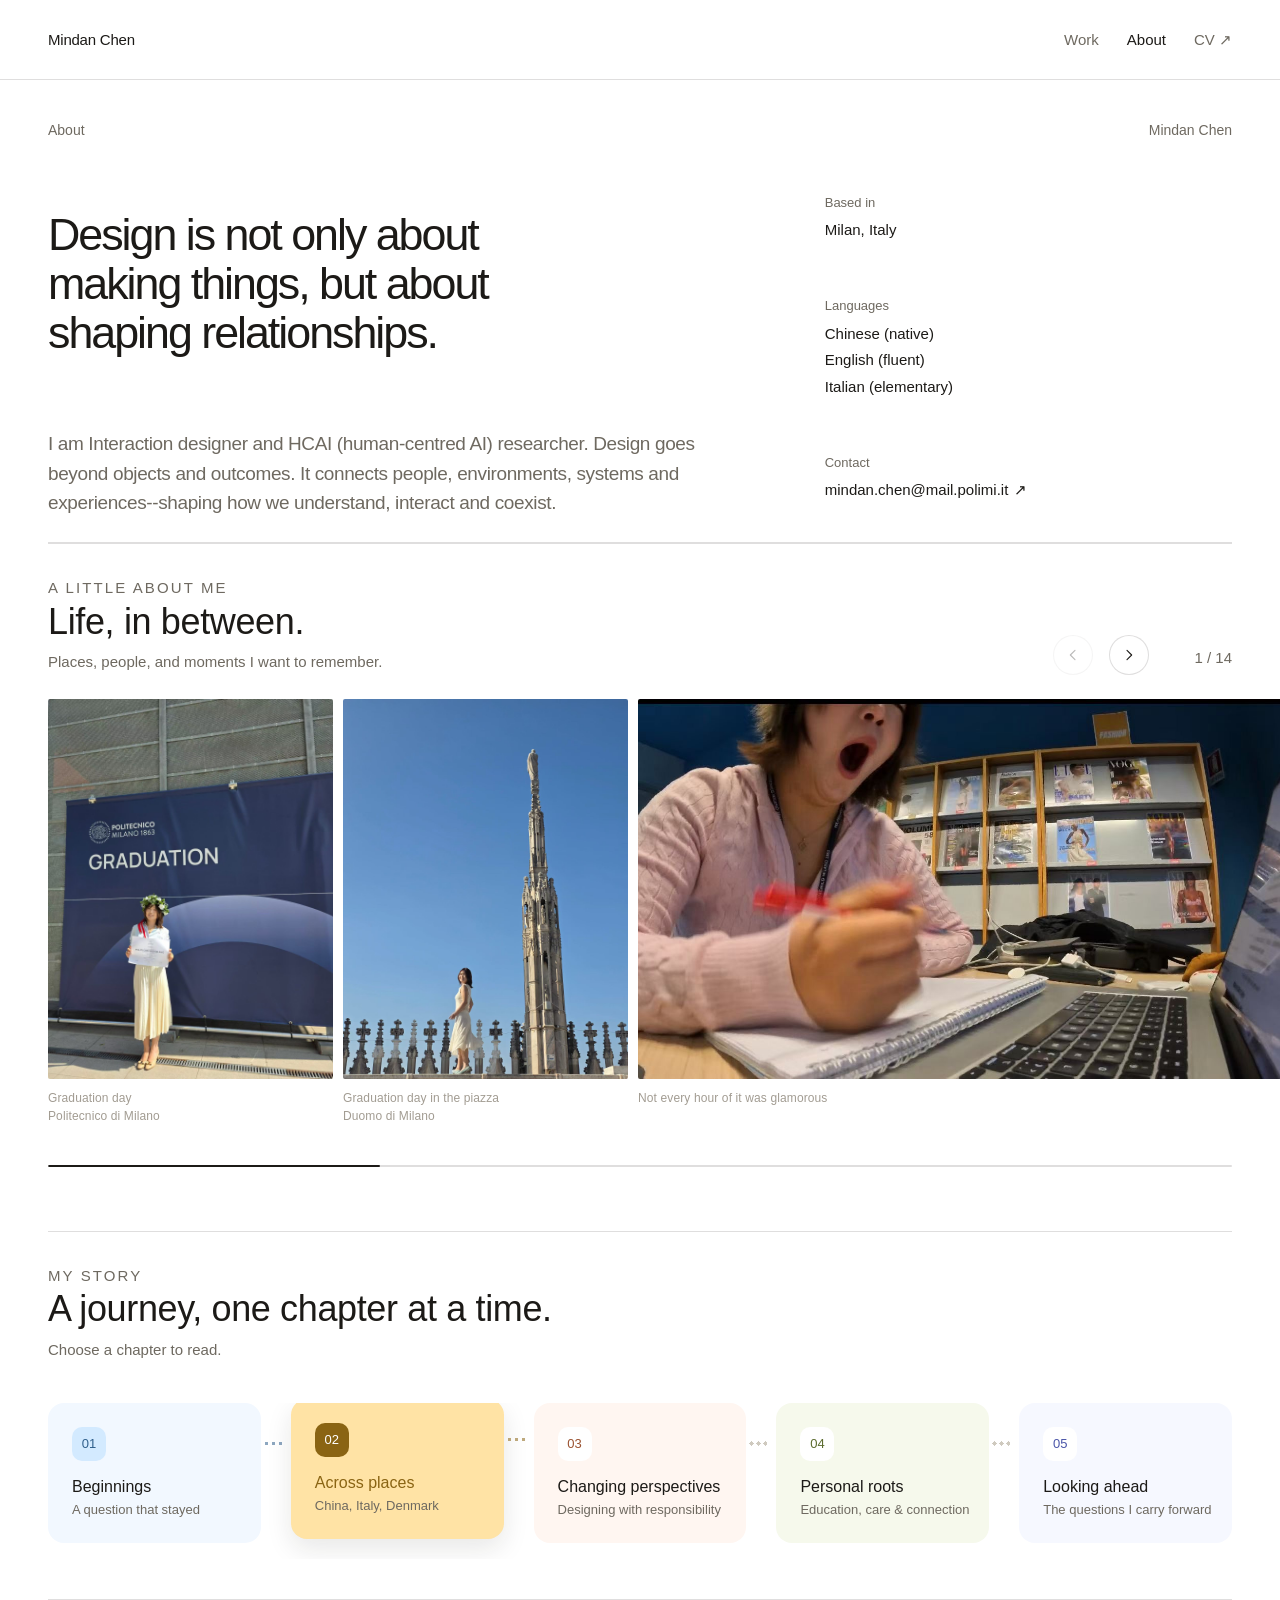
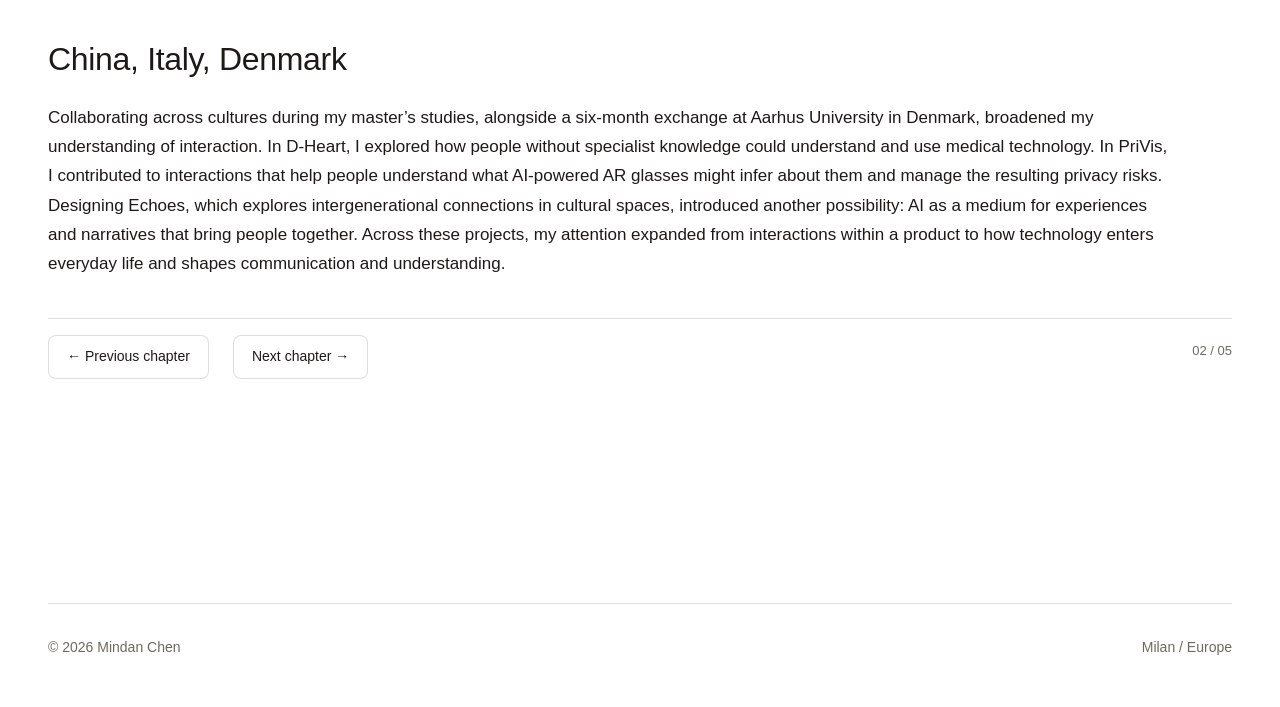
==== commit 73328e85: "Close the contact link again The </a> on the contact email went missing, so the anchor stayed open a" ====
--- a/about.html
+++ b/about.html
@@ -240,7 +240,6 @@
 
   <div class="footer-inner">
     <p>&copy; <span data-year>2026</span> Mindan Chen</p>
-    <p><a href="mailto:mindan.chen@mail.polimi.it">Say hello &#8599;</a></p>
     <p>Milan / Europe</p>
   </div>
 
--- a/css/about.css
+++ b/css/about.css
@@ -6,8 +6,11 @@
    ========================================================================== */
 
 :root {
-  --about-accent: #b4674a;              /* terracotta, selected node only */
-  --about-accent-soft: rgba(180, 103, 74, 0.12);
+  /* Borrowed from the Plus design system: periwinkle and orange as the brand
+     pair, and its five pastels below, one per chapter. */
+  --about-accent: #a3acf9;
+  --about-accent-soft: rgba(163, 172, 249, 0.16);
+  --about-orange: #f4975e;
 }
 
 
@@ -299,7 +302,8 @@
   margin-top: var(--space-2xl);
 
   display: flex;
-  gap: var(--space-md);
+  gap: 30px;
+  align-items: stretch;
 
   overflow-x: auto;
   scrollbar-width: none;
@@ -312,121 +316,135 @@
 
 .st-rail::-webkit-scrollbar { display: none; }
 
+/* Five cards, each in its own Plus pastel. No connector: the row of colours
+   is what holds them together, the way the Plus cards do it. */
 .st-tab {
   flex: 1 0 210px;
   position: relative;
 
   display: block;
-  padding: 62px var(--space-sm) 0;
+  padding: var(--space-md) var(--space-sm) var(--space-md) var(--space-md);
   border: 0;
-  background: none;
+  border-radius: 16px;
+  background: var(--c-pale);
   text-align: left;
   cursor: pointer;
   color: var(--color-secondary);
-}
-
-/* A hand-drawn wave rather than a ruled hairline. The SVG is one period of a
-   sine-ish curve, repeated across the tab, so the path reads as drawn instead
-   of plotted. Chapters already read carry it in colour. */
-.st-tab::before {
+
+  transition: background 0.3s var(--ease), transform 0.3s var(--ease),
+              box-shadow 0.3s var(--ease);
+}
+
+/* Three dots in the gap: enough to read left-to-right as one sequence,
+   without the ruled line that made it look like a chart axis. Dots behind
+   the current chapter carry its colour, so the row shows progress. */
+.st-tab:not(:last-child)::after {
   content: "";
   position: absolute;
-  top: 27px;
-  left: 0;
-  right: 0;
-  height: 10px;
-
-  background-image: url("data:image/svg+xml,%3Csvg xmlns='http://www.w3.org/2000/svg' width='44' height='10' viewBox='0 0 44 10'%3E%3Cpath d='M0 5 Q11 0.6 22 5 T44 5' fill='none' stroke='%23c9c4bb' stroke-width='1.7' stroke-linecap='round'/%3E%3C/svg%3E");
+  top: 38px;
+  right: -21px;
+
+  width: 19px;
+  height: 5px;
+
+  background-image: radial-gradient(circle, #cfcabf 2px, transparent 2.2px);
+  background-size: 7px 5px;
   background-repeat: repeat-x;
-  background-position: left center;
-}
-
-.st-tab:first-child::before { left: 50%; }
-.st-tab:last-child::before { right: 50%; }
-
-.st-tab.is-past::before,
-.st-tab.is-selected::before {
-  background-image: url("data:image/svg+xml,%3Csvg xmlns='http://www.w3.org/2000/svg' width='44' height='10' viewBox='0 0 44 10'%3E%3Cpath d='M0 5 Q11 0.6 22 5 T44 5' fill='none' stroke='%23b4674a' stroke-width='1.9' stroke-linecap='round' opacity='0.6'/%3E%3C/svg%3E");
-}
-
-/* The number becomes the stop on the map: a round, slightly tilted badge you
-   could imagine stamping. */
+
+  transition: background-image 0.3s var(--ease);
+}
+
+.st-tab.is-past::after,
+.st-tab.is-selected::after {
+  background-image: radial-gradient(circle, var(--c-ink) 1.8px, transparent 2px);
+  opacity: 0.55;
+}
+
+.st-tab:nth-child(1) { --c: #d3eaff; --c-pale: #f2f8ff; --c-ink: #2f5f8c; }
+.st-tab:nth-child(2) { --c: #ffe3a5; --c-pale: #fff9ec; --c-ink: #8a6413; }
+.st-tab:nth-child(3) { --c: #ffdccb; --c-pale: #fff6f1; --c-ink: #9a5230; }
+.st-tab:nth-child(4) { --c: #e1e9be; --c-pale: #f6f9ec; --c-ink: #5b6b2e; }
+.st-tab:nth-child(5) { --c: #eaf0ff; --c-pale: #f6f8ff; --c-ink: #4a55a8; }
+
+.st-tab:hover:not(.is-selected) {
+  background: var(--c);
+  transform: translateY(-2px);
+}
+
+.st-tab.is-past { background: var(--c-pale); }
+
+.st-tab.is-selected {
+  background: var(--c);
+  transform: translateY(-4px);
+  box-shadow: 0 10px 26px rgba(28, 26, 23, 0.10);
+  z-index: 1;
+}
+
+/* Played once per pick: the card springs up, slightly past its resting size,
+   so choosing a chapter feels like picking something up. */
+.st-tab.is-picking {
+  animation: st-pop 0.46s var(--ease);
+}
+
+@keyframes st-pop {
+  0%   { transform: translateY(0) scale(0.97); }
+  50%  { transform: translateY(-7px) scale(1.045); }
+  100% { transform: translateY(-4px) scale(1); }
+}
+
+.st-panel.is-entering {
+  animation: st-panel-in 0.44s var(--ease);
+}
+
+@keyframes st-panel-in {
+  from { opacity: 0; transform: translateY(12px); }
+  to   { opacity: 1; transform: none; }
+}
+
+/* The rounded-square badge Plus puts on every card. */
 .st-tab-num {
-  position: absolute;
-  top: 11px;
-  left: calc(50% - 21px);
-
-  width: 42px;
-  height: 42px;
   display: grid;
   place-items: center;
 
-  border-radius: 50%;
-  background: var(--color-bg);
-  box-shadow: inset 0 0 0 1.7px #c9c4bb;
-
-  font-size: 14px;
+  width: 34px;
+  height: 34px;
+  margin-bottom: var(--space-sm);
+
+  border-radius: 10px;
+  background: #fff;
+
+  font-size: 13px;
   font-variant-numeric: tabular-nums;
-  letter-spacing: 0.02em;
-  color: var(--color-secondary);
-
-  transform: rotate(-4deg);
-  transition: background 0.3s var(--ease), box-shadow 0.3s var(--ease),
-              transform 0.3s var(--ease), color 0.3s var(--ease);
+  color: var(--c-ink);
+
+  transition: background 0.3s var(--ease), color 0.3s var(--ease);
 }
 
 .st-tab.is-past .st-tab-num {
-  background: var(--about-accent-soft);
-  box-shadow: inset 0 0 0 1.7px var(--about-accent);
-  color: var(--about-accent);
-  transform: rotate(3deg);
+  background: var(--c);
+  color: var(--c-ink);
 }
 
 .st-tab.is-selected .st-tab-num {
-  background: var(--about-accent);
-  box-shadow: inset 0 0 0 1.7px var(--about-accent),
-              0 6px 16px rgba(180, 103, 74, 0.28);
+  background: var(--c-ink);
   color: #fff;
-  transform: rotate(-6deg) scale(1.14);
-}
-
-/* A ring that breathes out of the selected badge. Decorative only. */
-.st-tab.is-selected .st-tab-num::after {
-  content: "";
-  position: absolute;
-  inset: -2px;
-  border-radius: 50%;
-  border: 1.6px solid var(--about-accent);
-  animation: st-pulse 2.8s var(--ease) infinite;
-}
-
-@keyframes st-pulse {
-  0%   { transform: scale(1);   opacity: 0.5; }
-  70%  { transform: scale(1.7); opacity: 0; }
-  100% { transform: scale(1.7); opacity: 0; }
-}
-
-.st-tab:hover:not(.is-selected) .st-tab-num {
-  box-shadow: inset 0 0 0 1.7px var(--about-accent);
-  color: var(--about-accent);
-  transform: rotate(4deg) scale(1.06);
 }
 
 .st-tab-title {
   display: block;
-  margin-top: 2px;
   font-size: 16px;
+  line-height: 1.25;
   color: var(--color-text);
 }
 
 .st-tab-sub {
   display: block;
-  margin-top: 3px;
+  margin-top: 4px;
   font-size: 13px;
   line-height: 1.45;
 }
 
-.st-tab.is-selected .st-tab-title { color: var(--about-accent); }
+.st-tab.is-selected .st-tab-title { color: var(--c-ink); }
 
 /* --- the reading panel --- */
 
@@ -534,11 +552,11 @@
 @media (prefers-reduced-motion: reduce) {
   .lg-track { scroll-behavior: auto; }
   .lg-shot img,
-  .st-tab::before,
   .st-tab::after,
   .lg-bar::after { transition: none; }
   .lg-shot:hover img { transform: none; }
-  .st-tab.is-selected .st-tab-num::after { animation: none; display: none; }
+  .st-tab, .st-tab-num { transition: none; }
+  .st-tab.is-picking, .st-panel.is-entering { animation: none; }
 }
 
 
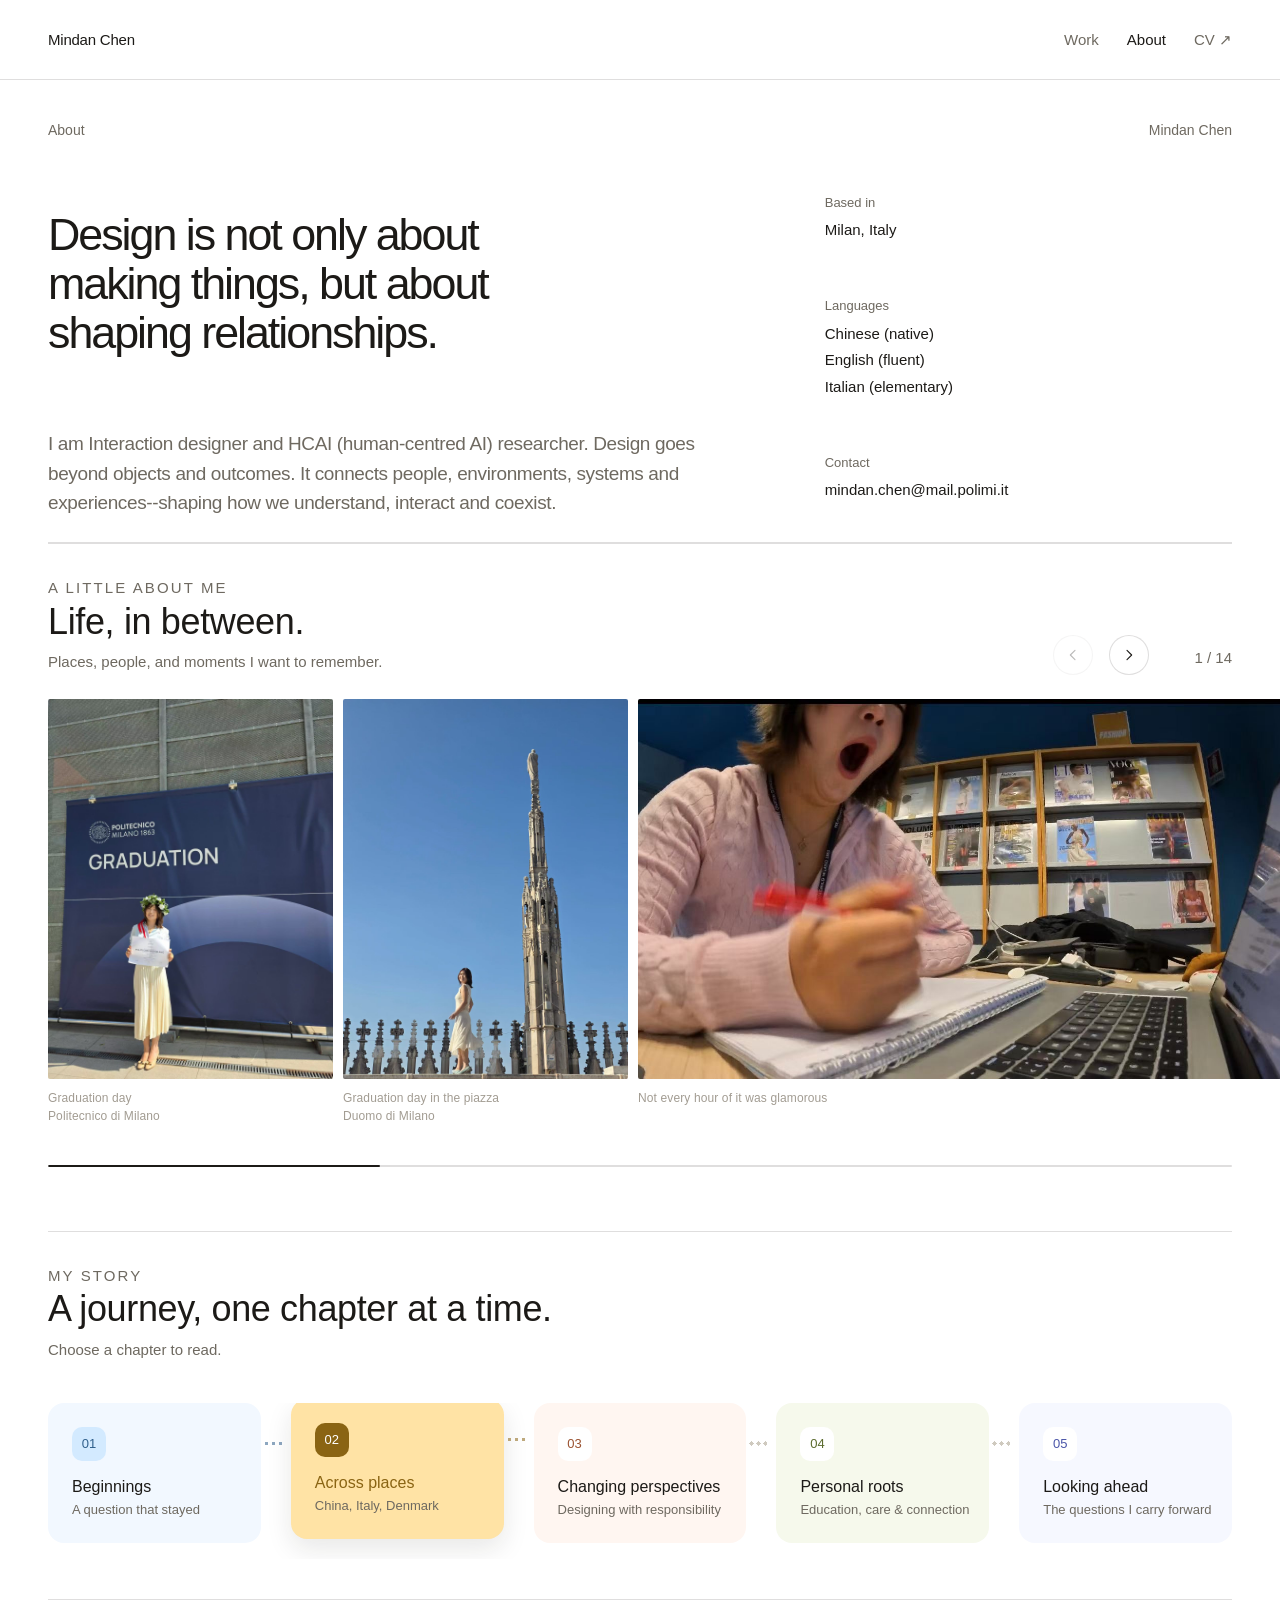
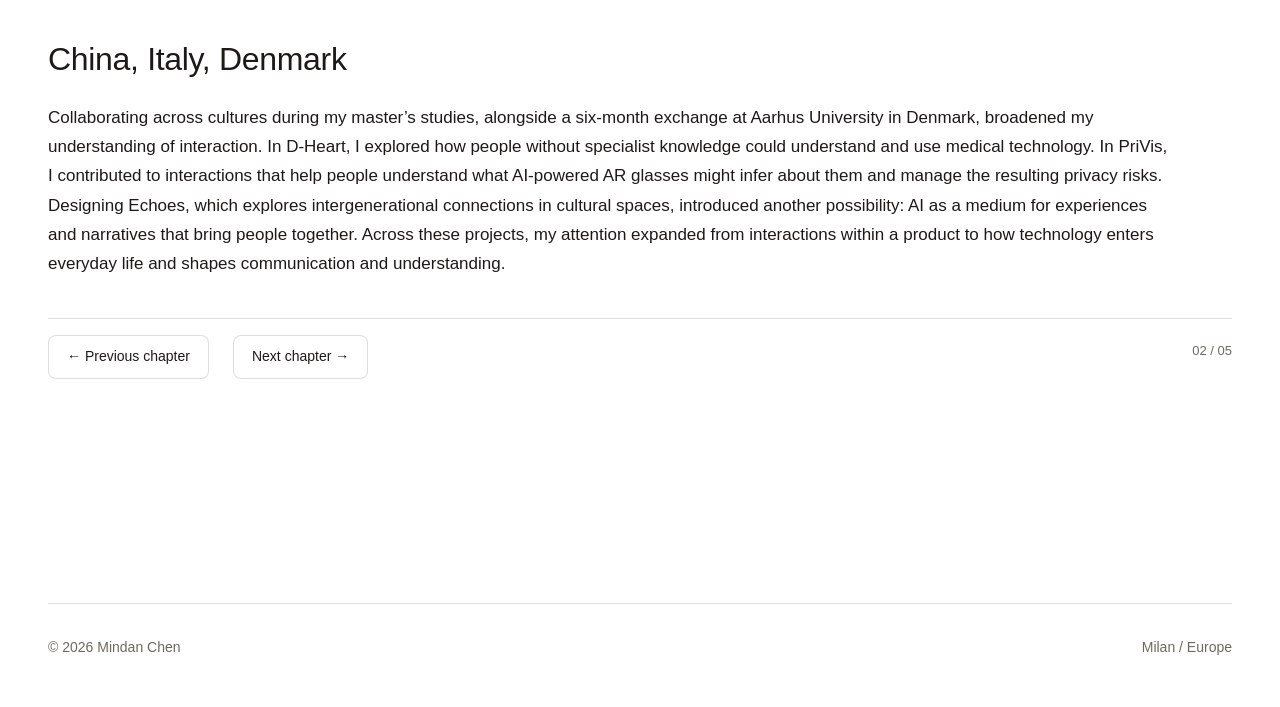
==== commit 51a6e1ff: "Drop the arrow from the contact address .text-link appends a diagonal arrow, which marks a link that" ====
--- a/about.html
+++ b/about.html
@@ -75,7 +75,7 @@
 
       <div class="meta-item">
         <p>Contact</p>
-        <strong><a class="text-link" href="mailto:mindan.chen@mail.polimi.it">mindan.chen@mail.polimi.it</a></strong>
+        <strong><a href="mailto:mindan.chen@mail.polimi.it">mindan.chen@mail.polimi.it</a></strong>
       </div>
 
     </div>
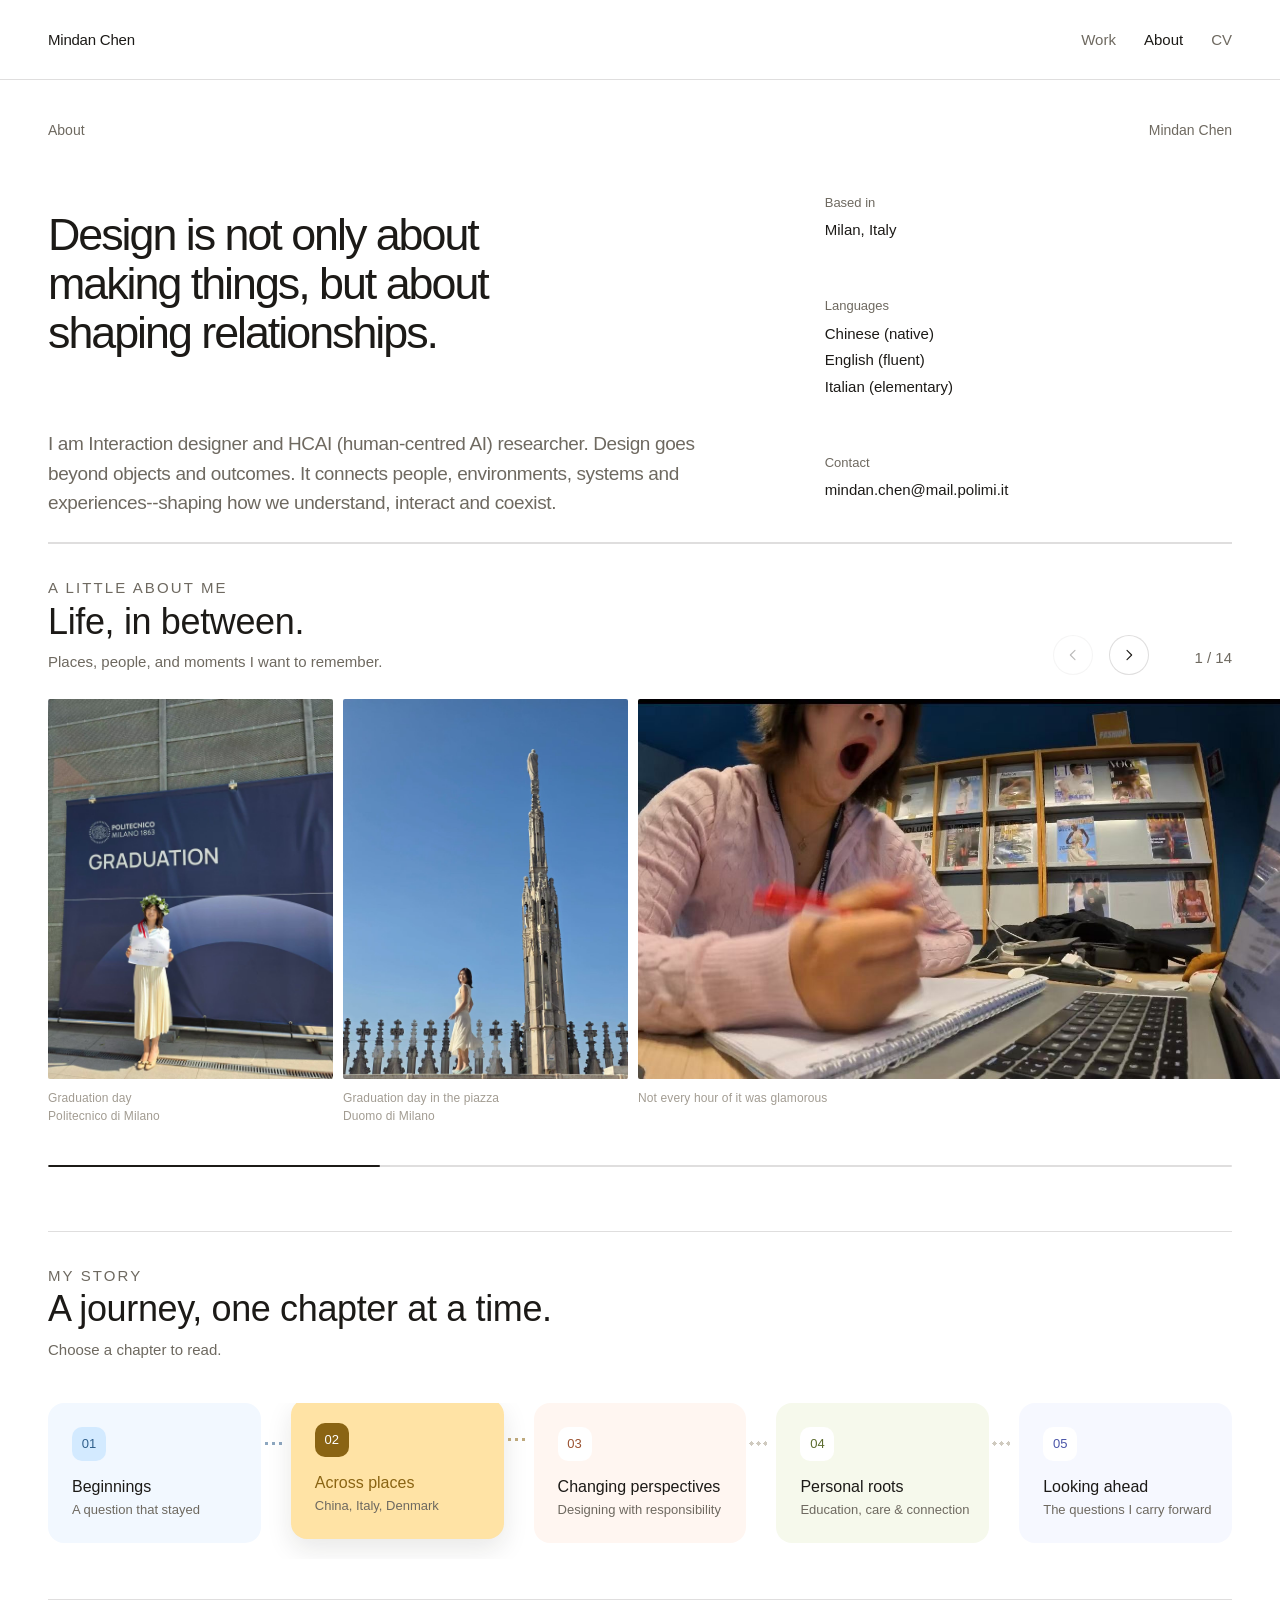
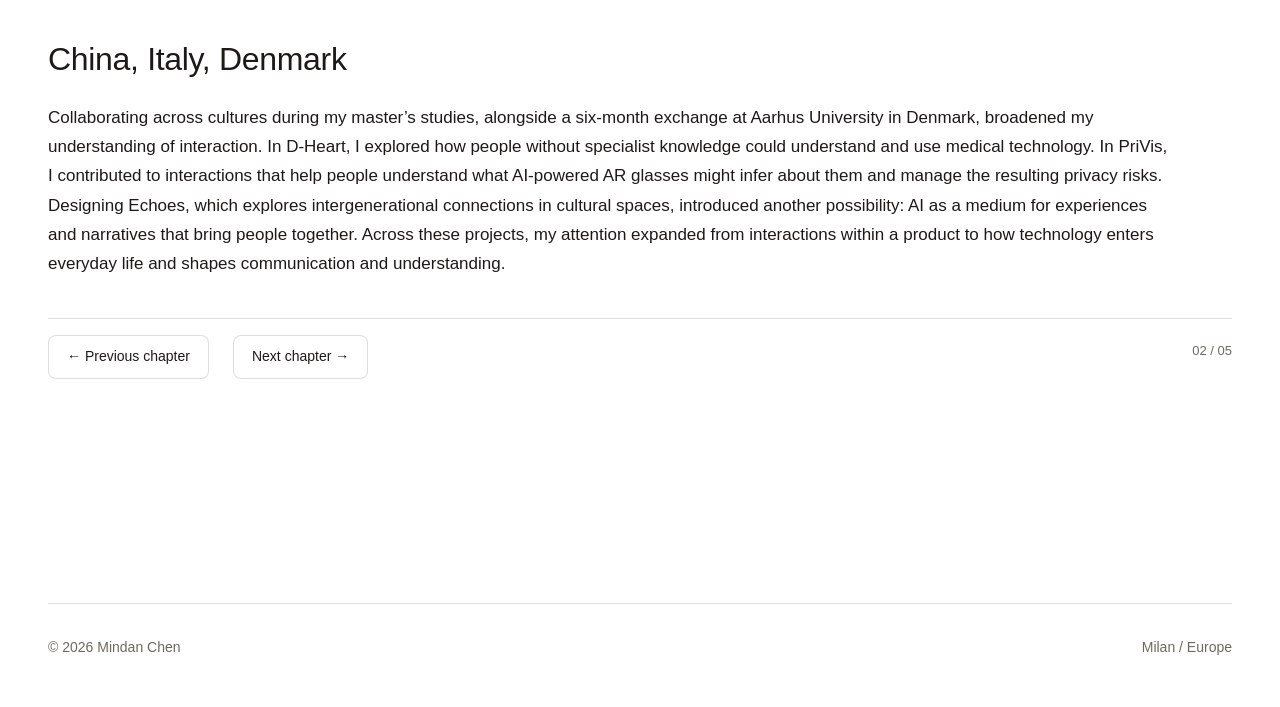
==== commit da7d9fa3: "Drop the arrow from the CV item Plain "CV" in all twelve navigation bars. The link still opens in a " ====
--- a/about.html
+++ b/about.html
@@ -35,7 +35,7 @@
       <!-- The href is written by js/about.js from the CV_URL value at the top
            of that file. With no URL set this stays plain text rather than a
            link that goes nowhere. -->
-      <a data-cv-link aria-disabled="true">CV &#8599;</a>
+      <a data-cv-link aria-disabled="true">CV</a>
     </div>
 
   </nav>
